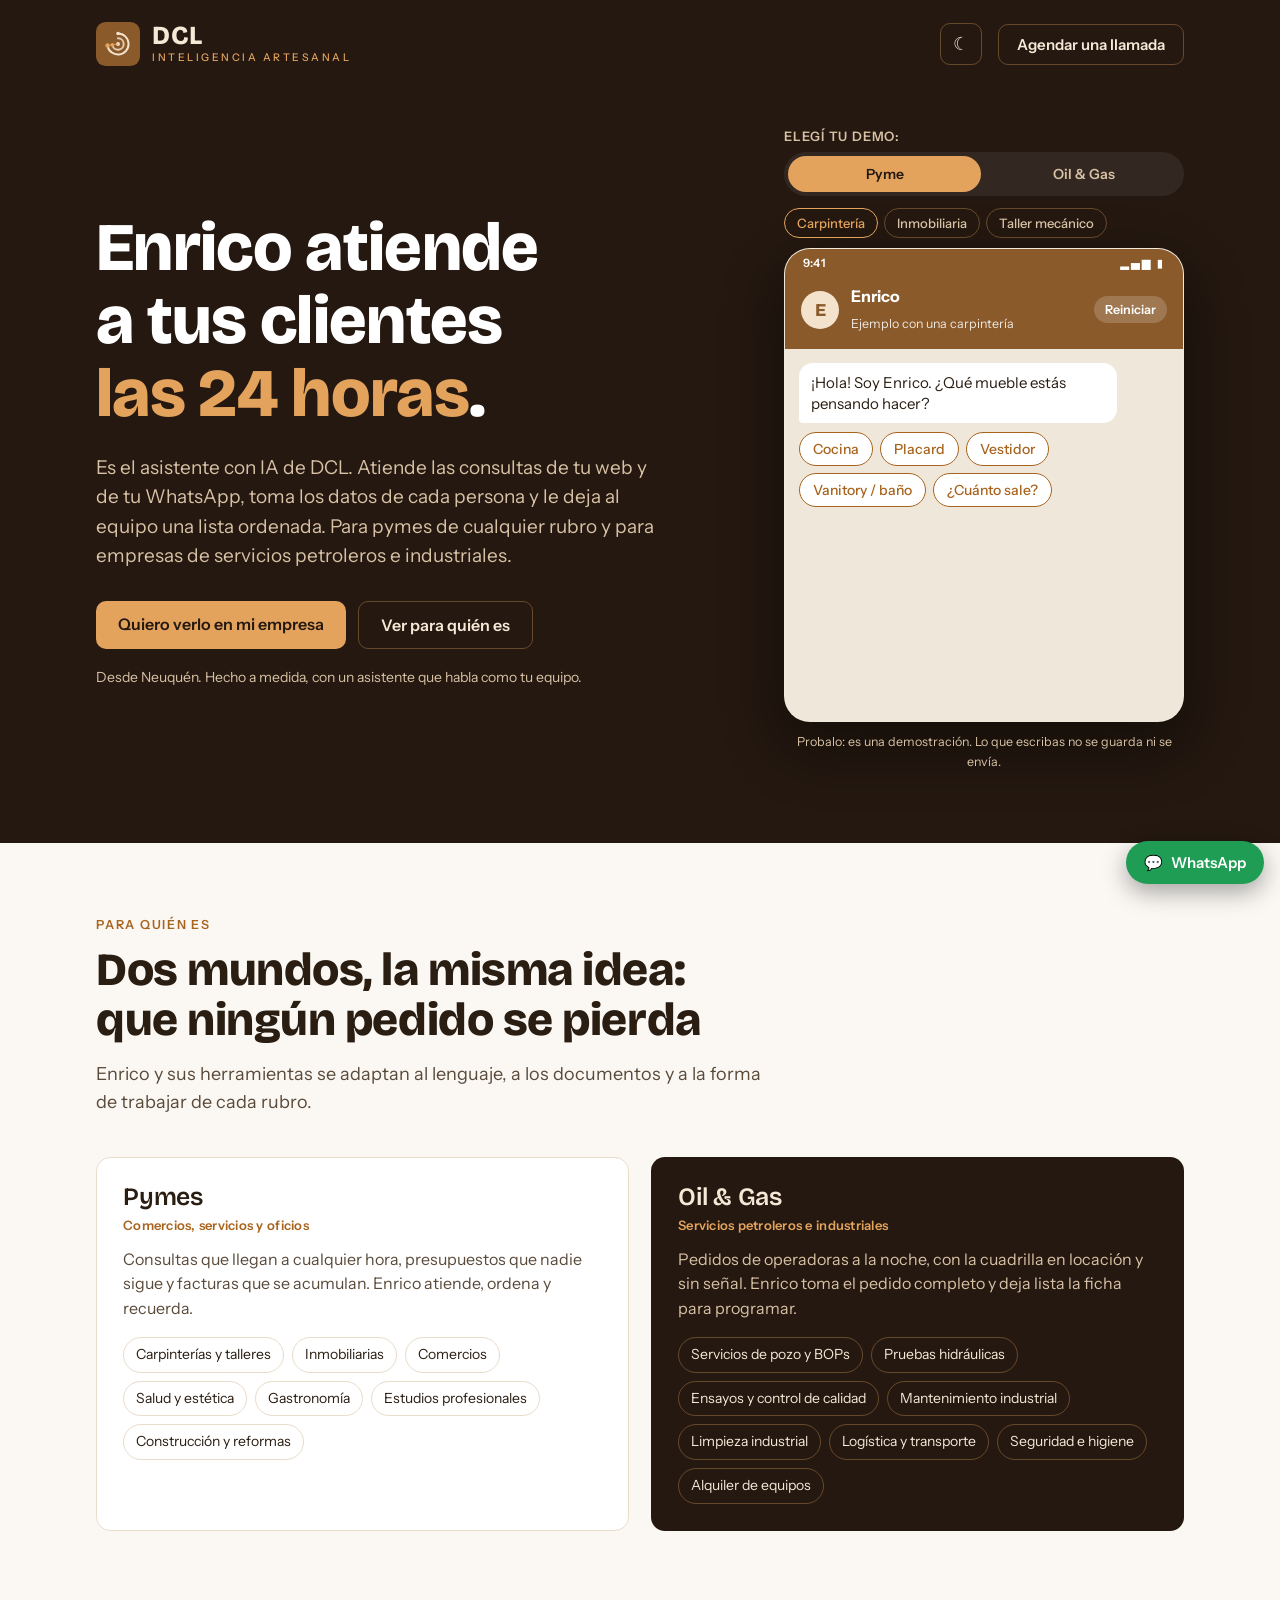
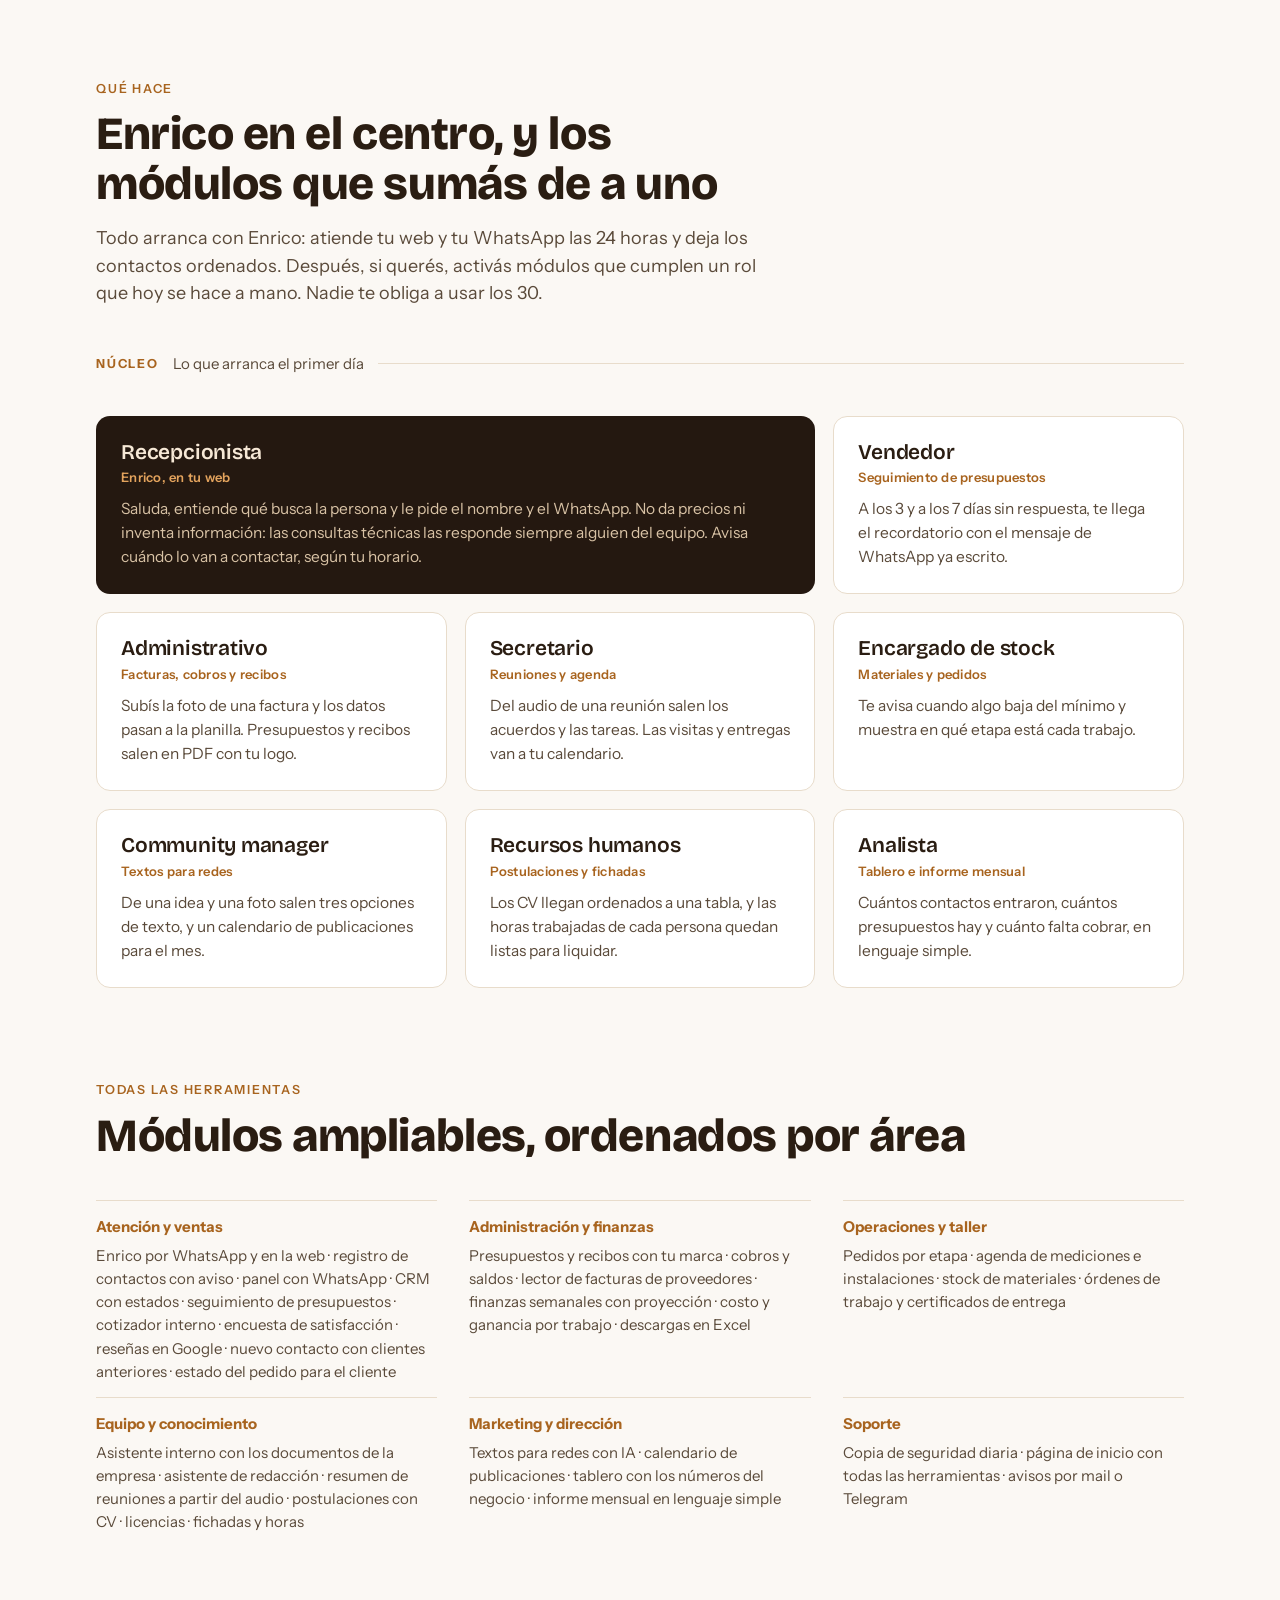
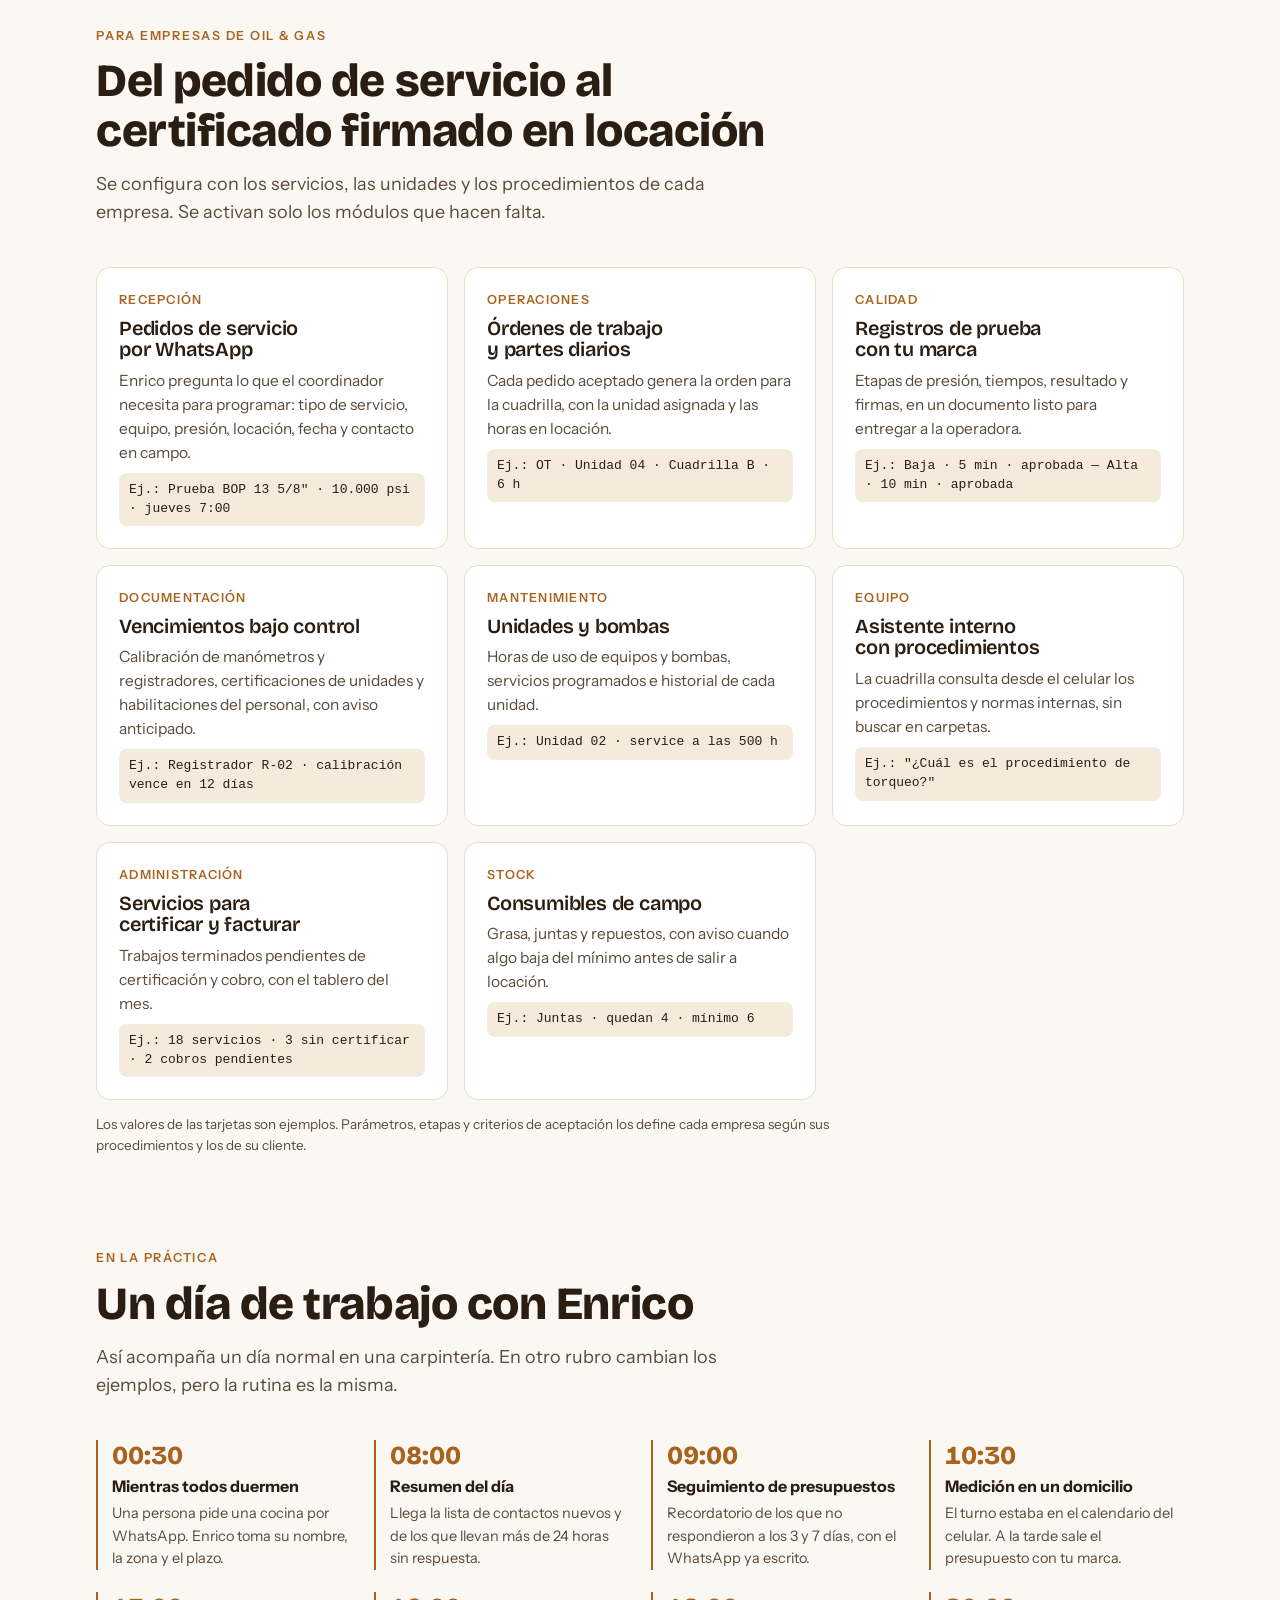
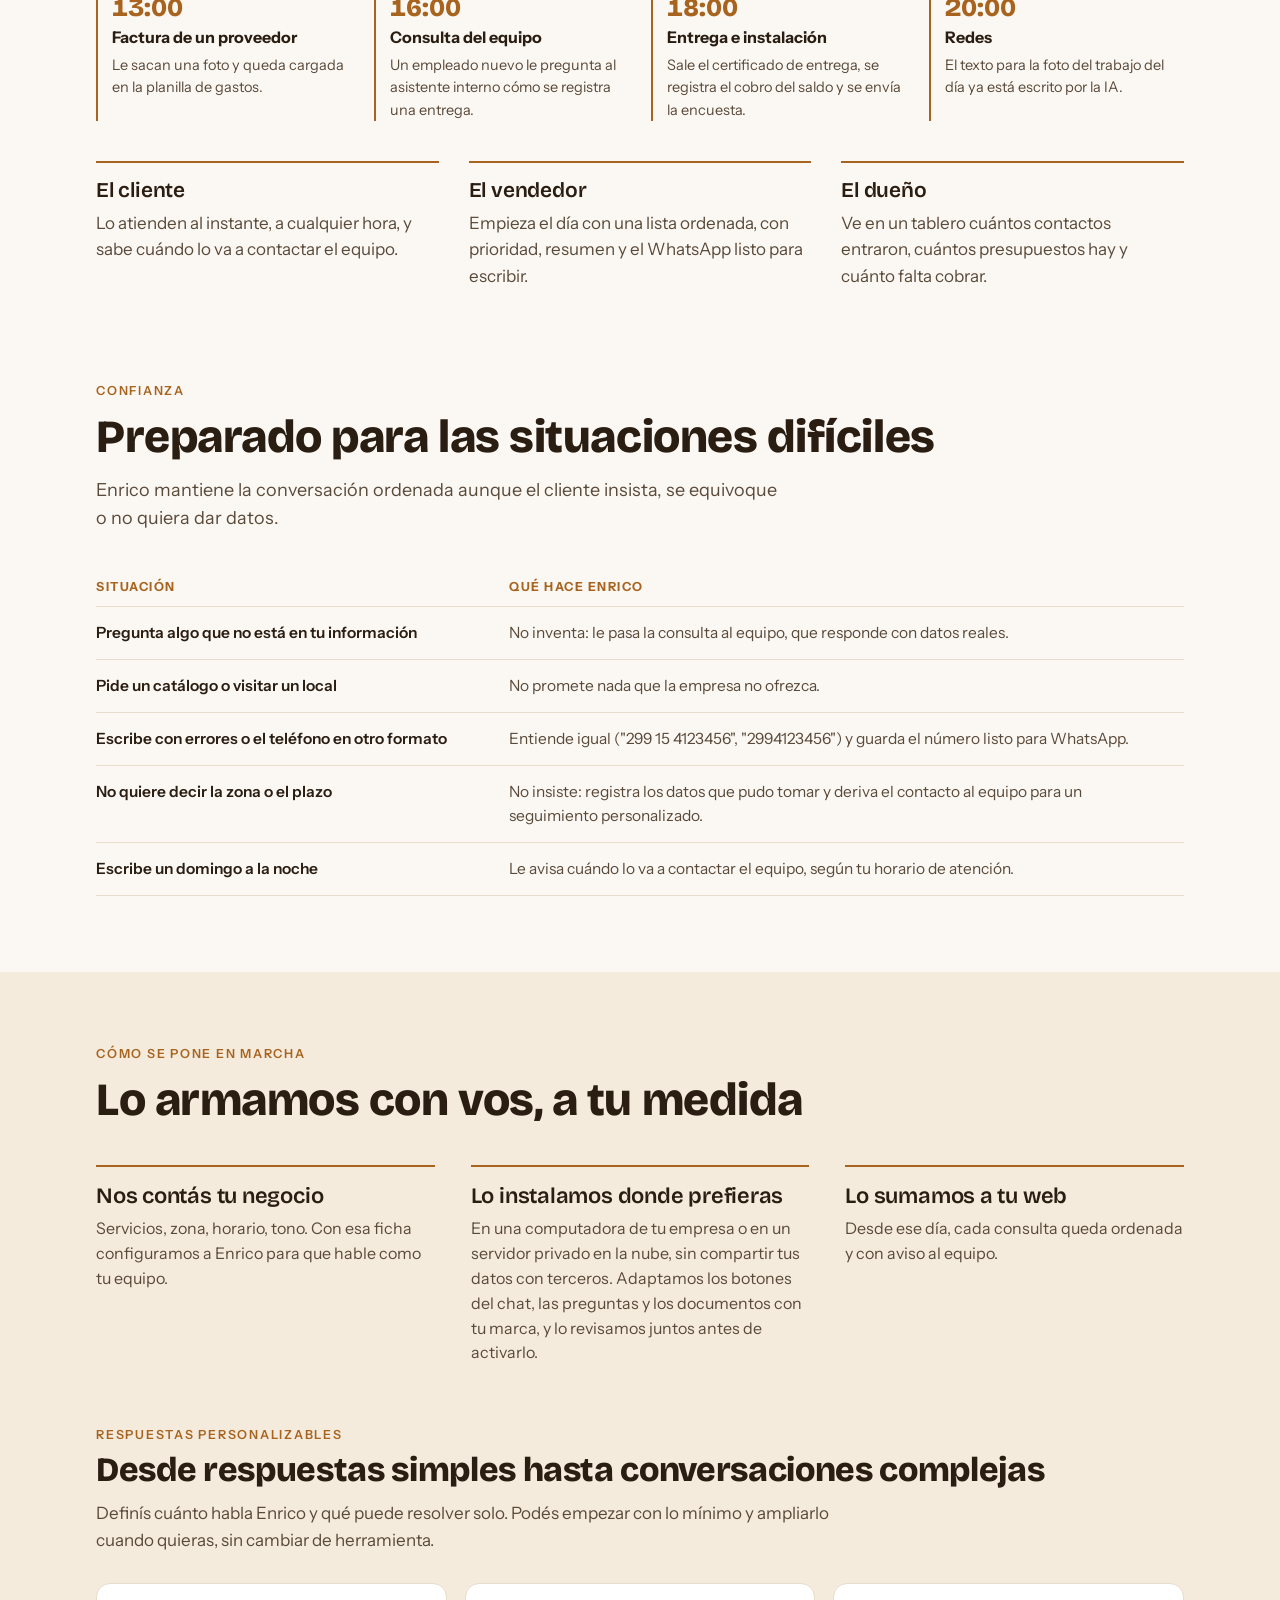
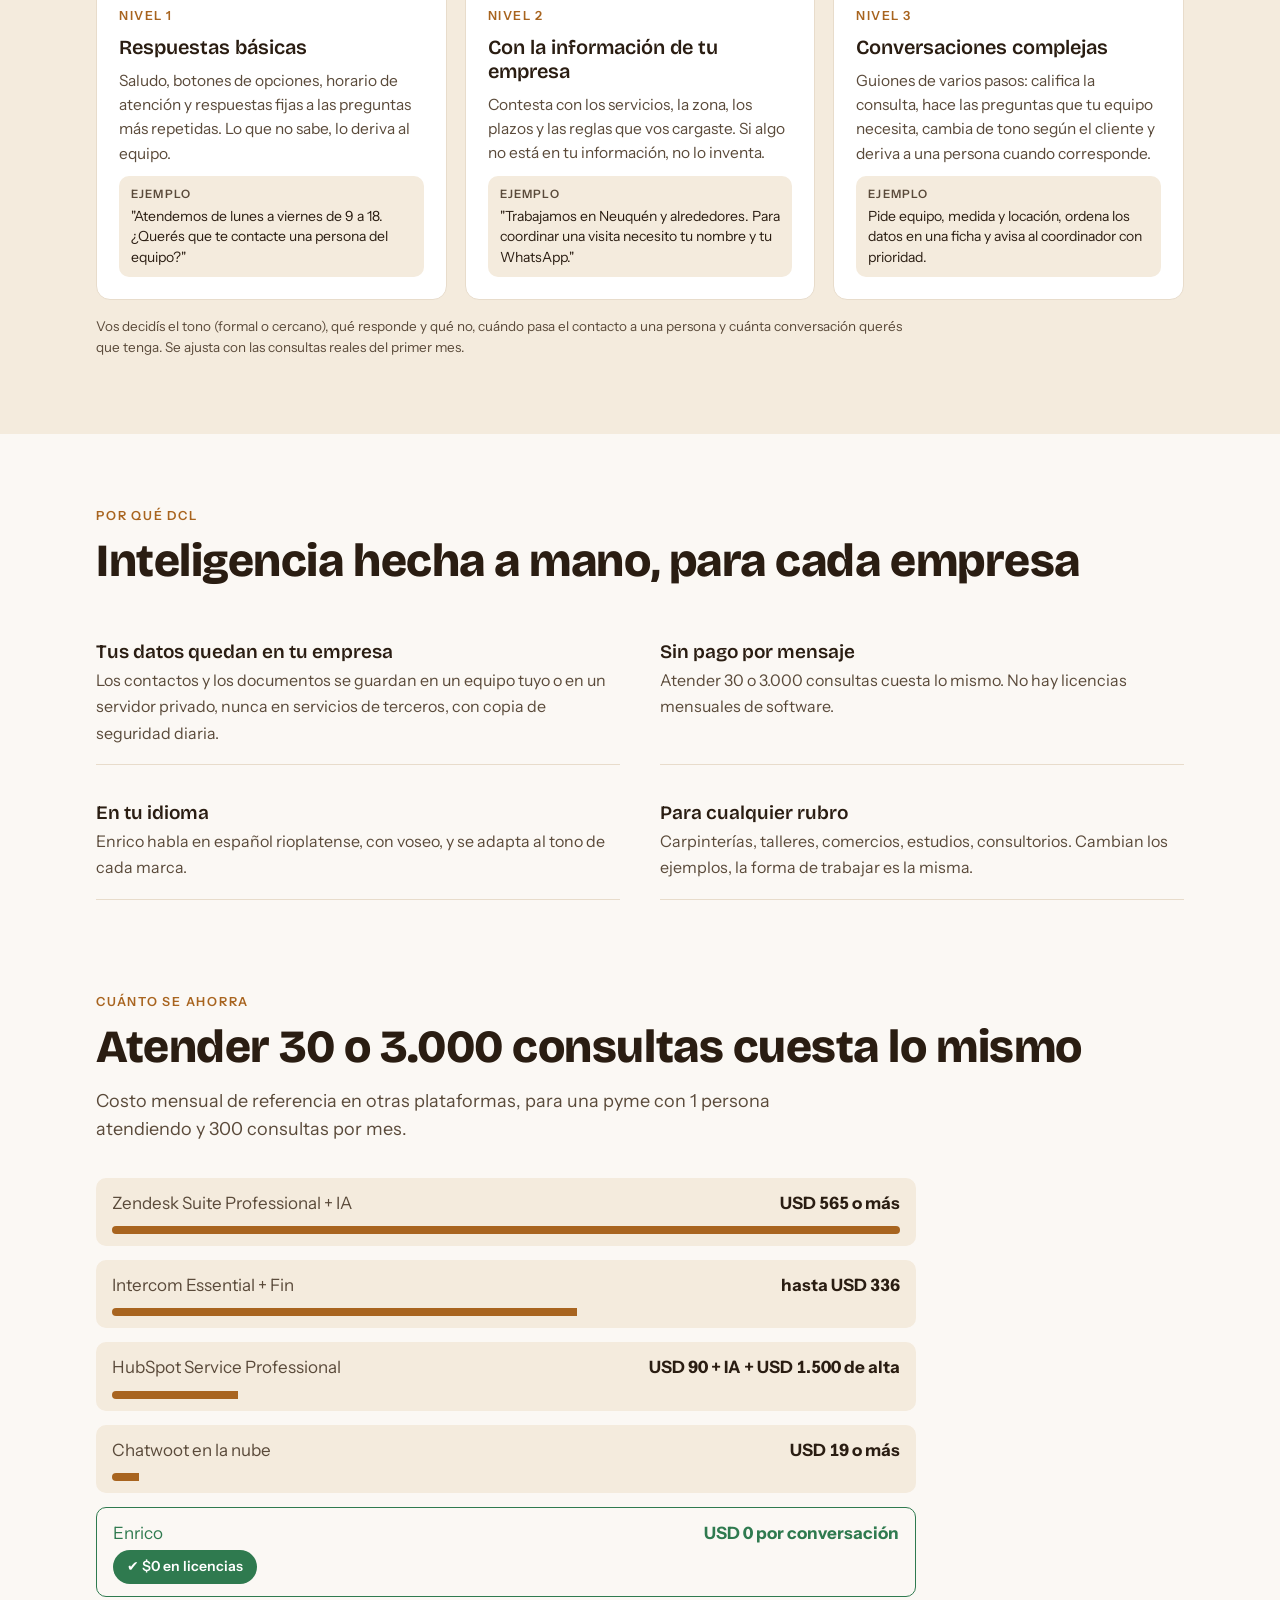
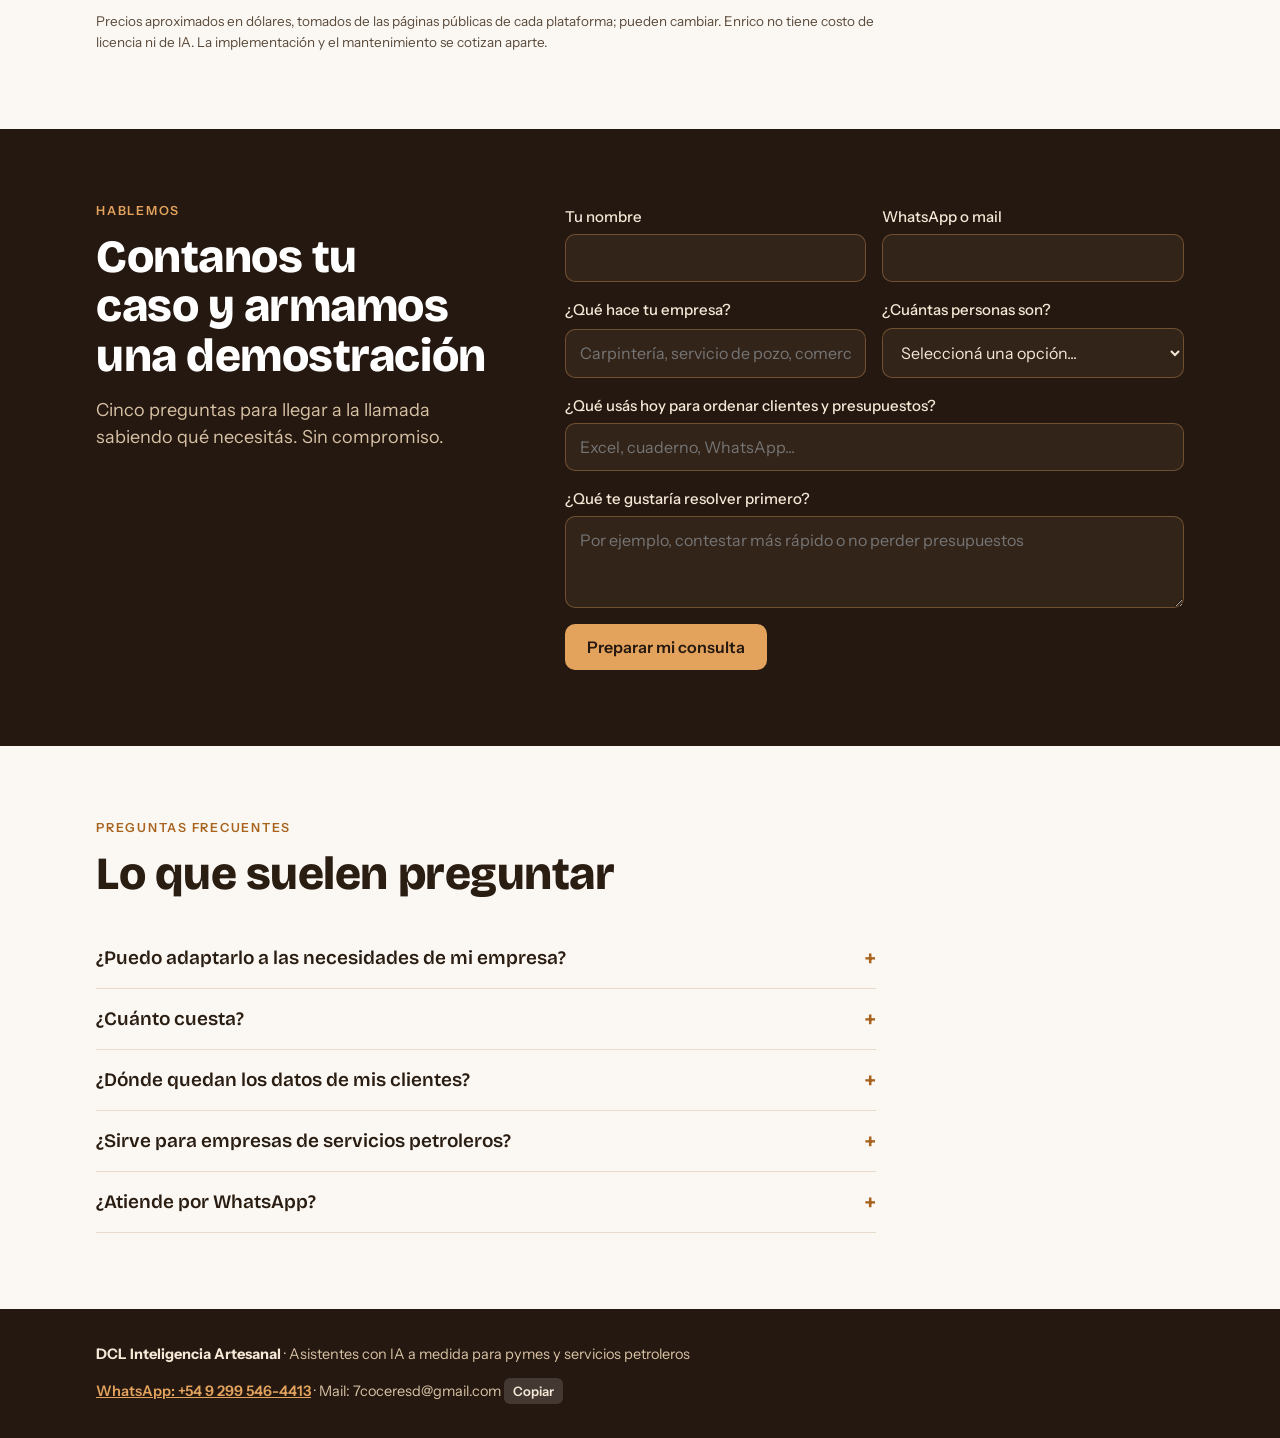
==== index.html @ 232bdce3 "Create index.html" ====
<!doctype html>
<html lang="es">
<head>
<meta charset="utf-8">
<meta name="viewport" content="width=device-width, initial-scale=1.0">
<title>DCL Inteligencia Artesanal</title>
<meta name="description" content="Enrico, el asistente con IA de DCL, atiende a los clientes de pymes y de empresas de servicios petroleros e industriales las 24 horas y le deja al equipo los contactos ordenados.">
<meta property="og:title" content="DCL Inteligencia Artesanal">
<meta property="og:description" content="Asistentes con IA a medida para pymes: atención las 24 horas, contactos ordenados y herramientas de gestión.">
<meta property="og:type" content="website">
<link rel="icon" href="data:image/svg+xml,%3Csvg xmlns='http://www.w3.org/2000/svg' viewBox='0 0 200 200'%3E%3Crect width='200' height='200' rx='44' fill='%238a5a2b'/%3E%3Cg fill='none' stroke='%23f3e2cc' stroke-linecap='round' stroke-width='9'%3E%3Cpath d='M100 52A48 48 0 1 1 52.5 107'/%3E%3Cpath d='M100 74A26 26 0 1 1 74.3 104'/%3E%3C/g%3E%3Ccircle cx='100' cy='100' r='9' fill='%23f3e2cc'/%3E%3Ccircle cx='52.5' cy='107' r='10' fill='%23e3a35d'/%3E%3C/svg%3E">
<meta name="claude:viewport-fit-sides" content="cover">
<link rel="preconnect" href="https://fonts.googleapis.com">
<link rel="preconnect" href="https://fonts.gstatic.com" crossorigin>
<link rel="stylesheet" href="https://fonts.googleapis.com/css2?family=Bricolage+Grotesque:opsz,wght@12..96,600;12..96,800&family=Instrument+Sans:wght@400;500;600&display=swap">
<style>
/* Layout: banda oscura de marca arriba con el chat de ejemplo; luego secciones claras alternadas, cada herramienta contada como un rol. */
:root{
  --bg:#fbf8f4; --surface:#ffffff; --fg:#2a1d12; --muted:#5a4a3a; --line:#e8dccb;
  --accent:#a8641f; --accent-ink:#ffffff; --soft:#f4ebdd;
  --hero-bg:#241810; --hero-fg:#f6e8d6; --hero-muted:#d8c2a5; --hero-accent:#e3a35d; --hero-line:rgba(227,163,93,.35);
  --bot:#ffffff; --user:#dcead4; --chat-bg:#efe7da;
  --ok:#2f7a4f;
  --display:"Bricolage Grotesque","Trebuchet MS","Segoe UI",sans-serif;
  --body:"Instrument Sans","Segoe UI",system-ui,sans-serif;
  color-scheme:light;
}
@media (prefers-color-scheme:dark){:root:not([data-theme="light"]){
  --bg:#1b130c; --surface:#26190f; --fg:#f6e8d6; --muted:#c9b399; --line:#3b2a1b;
  --accent:#e3a35d; --accent-ink:#241810; --soft:#2b1e13;
  --bot:#33241a; --user:#3b4a2f; --chat-bg:#1f160e; --ok:#7fcf9c; color-scheme:dark}}
:root[data-theme="dark"]{
  --bg:#1b130c; --surface:#26190f; --fg:#f6e8d6; --muted:#c9b399; --line:#3b2a1b;
  --accent:#e3a35d; --accent-ink:#241810; --soft:#2b1e13;
  --bot:#33241a; --user:#3b4a2f; --chat-bg:#1f160e; --ok:#7fcf9c; color-scheme:dark}

*{box-sizing:border-box}
body{background:var(--bg);color:var(--fg);font-family:var(--body);font-size:17px;line-height:1.55;margin:0}
h1,h2,h3{font-family:var(--display);line-height:1.08;margin:0;text-wrap:balance;letter-spacing:-.01em}
p{margin:0}
a{color:inherit}
.wrap{max-width:1120px;margin:0 auto;padding-left:max(16px,env(safe-area-inset-left,0px));padding-right:max(16px,env(safe-area-inset-right,0px))}
:focus-visible{outline:3px solid var(--hero-accent);outline-offset:2px}
.btn{display:inline-block;font:600 16px/1 var(--body);padding:15px 22px;border-radius:10px;border:0;cursor:pointer;text-decoration:none;background:var(--accent);color:var(--accent-ink)}
.btn.ghost{background:transparent;border:1.5px solid currentColor}
.eyebrow{font:600 12.5px/1 var(--body);letter-spacing:.14em;text-transform:uppercase;color:var(--accent)}

/* hero */
.hero{background:var(--hero-bg);color:var(--hero-fg)}
.themebtn{background:transparent;color:var(--hero-fg);border:1.5px solid var(--hero-line);width:42px;height:42px;border-radius:10px;cursor:pointer;font-size:18px;line-height:1;margin-left:auto}
.nav{display:flex;align-items:center;justify-content:space-between;gap:16px;padding-block:22px}
.brand{display:flex;align-items:center;gap:12px;text-decoration:none}
.brand svg{width:44px;height:44px;flex:none}
.brand b{display:block;font:800 26px/1 var(--display);letter-spacing:.02em}
.brand small{display:block;font:500 10.5px/1.2 var(--body);letter-spacing:.24em;color:var(--hero-accent);margin-top:3px}
.nav .btn{background:transparent;color:var(--hero-fg);border:1.5px solid var(--hero-line);padding:12px 18px;font-size:15px}
.hero-grid{display:grid;grid-template-columns:minmax(0,1.1fr) minmax(0,.9fr);gap:56px;align-items:center;padding-block:40px 72px}
.hero h1{font-size:clamp(38px,5.6vw,68px);font-weight:800;color:#fff}
.hero h1 em{font-style:normal;color:var(--hero-accent)}
.hero .lead{font-size:19px;color:var(--hero-muted);margin-top:22px;max-width:34em}
.hero .cta{display:flex;flex-wrap:wrap;gap:12px;margin-top:30px}
.hero .btn.main{background:var(--hero-accent);color:#241810}
.hero .btn.ghost{color:var(--hero-fg);border-color:var(--hero-line)}
.hero .fine{margin-top:18px;font-size:14px;color:var(--hero-muted)}

/* chat demo */
.phone{width:100%;max-width:400px;margin-left:auto;background:var(--chat-bg);border-radius:26px;overflow:hidden;box-shadow:0 24px 60px rgba(0,0,0,.45);color:var(--fg);border:1px solid rgba(255,255,255,.08)}
.phone .top{background:#8a5a2b;color:#fff;padding:14px 16px;display:flex;align-items:center;gap:12px}
.phone .av{width:38px;height:38px;border-radius:50%;background:#f3e2cc;color:#8a5a2b;font:800 18px/38px var(--display);text-align:center}
.phone .top b{display:block;font-size:16px}.phone .top span{font-size:12.5px;opacity:.85}
.log{height:372px;overflow-y:auto;padding:14px;display:flex;flex-direction:column;gap:9px;font-size:15px;line-height:1.4}
.msg{max-width:86%;padding:9px 12px;border-radius:14px;background:var(--bot);overflow-wrap:anywhere}
.msg.bot{align-self:flex-start;border-bottom-left-radius:4px}
.msg.user{align-self:flex-end;background:var(--user);border-bottom-right-radius:4px}
.note{align-self:center;font-size:12.5px;color:var(--muted);text-align:center}
.chips{display:flex;flex-wrap:wrap;gap:7px}
.chip{font:500 14px/1 var(--body);padding:9px 13px;border-radius:20px;border:1.5px solid var(--accent);background:var(--surface);color:var(--accent);cursor:pointer}
.chip:hover{background:var(--accent);color:var(--accent-ink)}
.compose{display:flex;gap:8px;padding:10px 12px 12px;border-top:1px solid var(--line);background:var(--surface)}
.compose input{flex:1;min-width:0;font:16px var(--body);padding:11px 12px;border-radius:10px;border:1.5px solid var(--line);background:var(--bg);color:var(--fg)}
.compose button{font:600 15px var(--body);border:0;border-radius:10px;padding:0 16px;background:var(--accent);color:var(--accent-ink);cursor:pointer}
.compose[hidden]{display:none}
.demo-tag{font-size:12.5px;color:var(--hero-muted);margin-top:10px;text-align:center;max-width:400px;margin-left:auto}

section{padding-block:76px}
section h2{font-size:clamp(30px,4vw,46px);font-weight:800;margin-top:14px}
section .sub{color:var(--muted);margin-top:16px;max-width:38em;font-size:18px}

/* roles */
.roles{display:grid;grid-template-columns:repeat(3,minmax(0,1fr));gap:18px;margin-top:40px}
.role{background:var(--surface);border:1px solid var(--line);border-radius:14px;padding:24px}
.role h3{font-size:21px;font-weight:600}
.role .job{font-size:13px;font-weight:600;color:var(--accent);margin:4px 0 10px;letter-spacing:.02em}
.role p{color:var(--muted);font-size:15.5px}
.role.lead-role{background:var(--hero-bg);color:var(--hero-fg);border-color:transparent;grid-column:span 2}
.role.lead-role .job{color:var(--hero-accent)}.role.lead-role p{color:var(--hero-muted)}

/* how */
.how{background:var(--soft)}
.steps{display:grid;grid-template-columns:repeat(3,minmax(0,1fr));gap:36px;margin-top:40px;counter-reset:s}
.step{border-top:2px solid var(--accent);padding-top:18px}
.step h3{font-size:22px;font-weight:600}
.step p{color:var(--muted);margin-top:8px;font-size:16px}

/* why */
.why{display:grid;grid-template-columns:repeat(2,minmax(0,1fr));gap:18px 40px;margin-top:36px}
.why div{padding:18px 0;border-bottom:1px solid var(--line)}
.why b{display:block;font:600 19px var(--display);margin-bottom:4px}
.why span{color:var(--muted);font-size:16px}

/* form */
.contact{background:var(--hero-bg);color:var(--hero-fg)}
.contact h2{color:#fff}.contact .sub{color:var(--hero-muted)}
.contact .eyebrow{color:var(--hero-accent)}
.form-grid{display:grid;grid-template-columns:minmax(0,.8fr) minmax(0,1.2fr);gap:56px;align-items:start}
form{display:grid;gap:16px}
label{display:grid;gap:6px;font-weight:500;font-size:15px}
input[type=text],input[type=email],select,textarea{font:16px var(--body);padding:13px 14px;border-radius:10px;border:1.5px solid var(--hero-line);background:#33241a;color:var(--hero-fg);width:100%;min-width:0}
textarea{min-height:92px;resize:vertical}
.row2{display:grid;grid-template-columns:repeat(2,minmax(0,1fr));gap:16px}
.contact .btn{background:var(--hero-accent);color:#241810;justify-self:start}
.result{margin-top:22px;padding:18px;border-radius:12px;border:1.5px dashed var(--hero-accent);font-size:15px}
.result pre{white-space:pre-wrap;font:15px/1.5 var(--body);margin:10px 0 0;overflow-wrap:anywhere}
.result button{margin-top:12px;background:transparent;border:1.5px solid var(--hero-line);color:var(--hero-fg);border-radius:8px;padding:9px 14px;font:600 14px var(--body);cursor:pointer}
.result[hidden]{display:none}

/* faq */
.faq{max-width:780px;margin-top:30px}
details{border-bottom:1px solid var(--line);padding:18px 0}
summary{cursor:pointer;font:600 19px var(--display);list-style:none;display:flex;justify-content:space-between;gap:16px}
summary::-webkit-details-marker{display:none}
summary::after{content:"+";color:var(--accent);font-size:24px;line-height:1}
details[open] summary::after{content:"–"}
details p{color:var(--muted);margin-top:10px;font-size:16.5px}

footer{background:var(--hero-bg);color:var(--hero-muted);padding-block:34px;font-size:14.5px}
footer .wrap{display:flex;flex-wrap:wrap;gap:12px 32px;justify-content:space-between;align-items:center}
.flink{color:var(--hero-accent);font-weight:600}
.copymini{background:transparent;color:var(--hero-fg);border:1px solid var(--hero-line);border-radius:6px;padding:3px 9px;font:inherit;font-size:13px;cursor:pointer}
footer b{color:var(--hero-fg)}
.todo{background:rgba(227,163,93,.2);color:var(--hero-accent);padding:1px 6px;border-radius:4px;font-weight:600}

@media (max-width:900px){
  .hero-grid,.form-grid{grid-template-columns:minmax(0,1fr);gap:40px}
  .phone,.demo-tag{margin-left:0;margin-right:0;max-width:none}
  .roles{grid-template-columns:minmax(0,1fr) minmax(0,1fr)}
  .role.lead-role{grid-column:span 2}
  .steps,.why{grid-template-columns:minmax(0,1fr)}
  section{padding-block:56px}
}
@media (max-width:560px){
  .roles{grid-template-columns:minmax(0,1fr)}.role.lead-role{grid-column:auto}
  .row2{grid-template-columns:minmax(0,1fr)}
  .nav .btn{display:none}
  body{font-size:16.5px}
}
@media (prefers-reduced-motion:reduce){*{scroll-behavior:auto!important}}

/* areas, dia, situaciones, costos */
.areas{display:grid;grid-template-columns:repeat(auto-fill,minmax(300px,1fr));gap:14px 32px;margin-top:40px}
.areas>div{border-top:1px solid var(--line);padding-top:12px;min-width:0}
.areas b{color:var(--accent);font-size:15px}
.areas p{color:var(--muted);font-size:15px;margin-top:4px}
.dia{list-style:none;margin:40px 0 0;padding:0;display:grid;grid-template-columns:repeat(4,minmax(0,1fr));gap:22px}
.dia li{border-left:2px solid var(--accent);padding-left:14px}
.dia time{font:800 26px var(--display);color:var(--accent);font-variant-numeric:tabular-nums}
.dia b{display:block;font-size:16px;margin-top:2px}
.dia p{color:var(--muted);font-size:14.5px;margin-top:4px}
.gana{display:grid;grid-template-columns:repeat(3,minmax(0,1fr));gap:30px;margin-top:40px}
.gana>div{border-top:2px solid var(--accent);padding-top:16px}
.gana h3{font-size:21px;font-weight:600}
.gana p{color:var(--muted);margin-top:8px}
.tabla-sit{overflow-x:auto;margin-top:34px}
.tabla-sit table{width:100%;border-collapse:collapse;font-size:15.5px}
.tabla-sit th{text-align:left;font-size:12.5px;letter-spacing:.12em;text-transform:uppercase;color:var(--accent);padding:10px 14px 10px 0;border-bottom:1px solid var(--line)}
.tabla-sit td{padding:14px 14px 14px 0;border-bottom:1px solid var(--line);vertical-align:top}
.tabla-sit td:first-child{font-weight:600;width:38%}
.tabla-sit td:last-child{color:var(--muted)}
.costos{display:grid;gap:14px;margin-top:34px;max-width:820px}
.costo{display:grid;grid-template-columns:minmax(0,1fr) auto;gap:4px 16px;align-items:baseline}
.costo span{color:var(--muted)}
.costo b{font-variant-numeric:tabular-nums;text-align:right}
.costo i{grid-column:1/-1;height:8px;border-radius:999px;background:linear-gradient(90deg,var(--accent) var(--w),var(--soft) var(--w))}
.costo.nuestro span,.costo.nuestro b{color:var(--ok)}
.nota-pie{font-size:13.5px;color:var(--muted);margin-top:14px;max-width:60em}
@media (max-width:900px){.dia{grid-template-columns:repeat(2,minmax(0,1fr))}.gana{grid-template-columns:1fr}}
@media (max-width:520px){.dia{grid-template-columns:1fr}.costo{grid-template-columns:1fr}.costo b{text-align:left}}

/* rubros, modulos oil & gas, selector de demo */
.modo{display:flex;gap:6px;max-width:400px;margin-left:auto;margin-bottom:12px;background:rgba(255,255,255,.07);border-radius:999px;padding:4px}
.modo button{flex:1;font:600 14px var(--body);padding:9px 12px;border:0;border-radius:999px;background:transparent;color:var(--hero-muted);cursor:pointer}
.modo button[aria-pressed="true"]{background:var(--hero-accent);color:#241810}
.dos{display:grid;grid-template-columns:repeat(2,minmax(0,1fr));gap:22px;margin-top:40px}
.pub{background:var(--surface);border:1px solid var(--line);border-radius:14px;padding:26px}
.pub.og{background:var(--hero-bg);color:var(--hero-fg);border-color:transparent}
.pub h3{font-size:25px;font-weight:600}
.pub .job{font-size:13px;font-weight:600;color:var(--accent);margin:4px 0 12px;letter-spacing:.02em}
.pub.og .job{color:var(--hero-accent)}
.pub p{color:var(--muted);font-size:16px}
.pub.og p{color:var(--hero-muted)}
.pub ul{list-style:none;margin:16px 0 0;padding:0;display:flex;flex-wrap:wrap;gap:8px}
.pub li{font-size:14px;padding:6px 12px;border-radius:999px;border:1px solid var(--line)}
.pub.og li{border-color:var(--hero-line)}
.mods{display:grid;grid-template-columns:repeat(auto-fill,minmax(300px,1fr));gap:16px;margin-top:40px}
.mod{background:var(--surface);border:1px solid var(--line);border-radius:14px;padding:22px;display:grid;gap:8px;align-content:start;min-width:0}
.mod .job{font-size:12.5px;font-weight:600;letter-spacing:.1em;text-transform:uppercase;color:var(--accent)}
.mod h3{font-size:20px;font-weight:600}
.mod p{color:var(--muted);font-size:15.5px}
.mod code{font:500 13px/1.45 ui-monospace,Consolas,monospace;background:var(--soft);padding:8px 10px;border-radius:8px;display:block;overflow-wrap:anywhere}
@media (max-width:820px){.dos{grid-template-columns:1fr}.modo{max-width:none}}

/* transiciones de tema, barra de telefono, tipeo, boton flotante */
body,.hero,.role,.phone,.pub,.mod,.step,.why div,.result,section{transition:background-color .25s ease,color .25s ease,border-color .25s ease}
.phone .sb{display:flex;justify-content:space-between;align-items:center;background:#8a5a2b;color:#fff;font:600 11.5px var(--body);padding:7px 18px 0;letter-spacing:.02em}
.phone .sb i{font-style:normal;letter-spacing:2px}
.phone .top .reset{margin-left:auto;background:rgba(255,255,255,.18);color:#fff;border:0;border-radius:999px;font:600 12.5px var(--body);padding:6px 11px;cursor:pointer}
.phone .top .reset:hover{background:rgba(255,255,255,.3)}
.typing{align-self:flex-start;background:var(--bot);border-radius:14px;padding:12px 14px;display:flex;gap:5px}
.typing span{width:7px;height:7px;border-radius:50%;background:var(--muted);opacity:.4;animation:tp 1s infinite ease-in-out}
.typing span:nth-child(2){animation-delay:.15s}.typing span:nth-child(3){animation-delay:.3s}
@keyframes tp{0%,60%,100%{opacity:.25;transform:translateY(0)}30%{opacity:1;transform:translateY(-3px)}}
@media (prefers-reduced-motion:reduce){.typing span{animation:none;opacity:.7}}
.rub{display:flex;gap:6px;max-width:400px;margin-left:auto;margin-bottom:10px;flex-wrap:wrap}
.rub button{font:500 13px var(--body);padding:6px 12px;border-radius:999px;border:1px solid var(--hero-line);background:transparent;color:var(--hero-muted);cursor:pointer}
.rub button[aria-pressed="true"]{border-color:var(--hero-accent);color:var(--hero-accent)}
.rub[hidden]{display:none}
.costo.nuestro .tag{grid-column:1/-1;justify-self:start;background:var(--ok);color:var(--surface);font-weight:600;font-size:14px;padding:6px 14px;border-radius:999px}
.wa-flotante{position:fixed;right:max(16px,env(safe-area-inset-right,0px));bottom:calc(16px + env(safe-area-inset-bottom,0px));z-index:20;display:flex;align-items:center;gap:8px;background:#1f9d55;color:#fff;font:600 15px var(--body);padding:12px 18px;border-radius:999px;text-decoration:none;box-shadow:0 8px 24px rgba(0,0,0,.35)}
.wa-flotante:hover{filter:brightness(1.08)}
.nivel{display:flex;align-items:center;gap:14px;margin:44px 0 0;color:var(--muted);font-size:15px}
.nivel::after{content:"";flex:1;height:1px;background:var(--line)}
.nivel b{color:var(--accent);letter-spacing:.14em;text-transform:uppercase;font-size:12.5px}
@media (max-width:480px){.wa-flotante span{display:none}.wa-flotante{padding:14px}}
.result a.wa-abrir{display:inline-block;margin-top:10px;margin-right:10px;background:#1f9d55;color:#fff;border-radius:10px;padding:11px 16px;font-weight:600;text-decoration:none}

/* ajustes de revision: costos, selector de demo, boton copiar */
.costo{background:var(--soft);border-radius:10px;padding:12px 16px;column-gap:28px}
.costo b{white-space:normal}
.costo.nuestro{background:transparent;border:1.5px solid var(--ok)}
.costo i{margin-top:6px}
.elegi{max-width:400px;margin:0 0 8px auto;font:600 13px var(--body);letter-spacing:.06em;text-transform:uppercase;color:var(--hero-muted)}
.log.cambia{animation:fade .35s ease}
@keyframes fade{from{opacity:0}to{opacity:1}}
@media (prefers-reduced-motion:reduce){.log.cambia{animation:none}}
@media (max-width:820px){.elegi{max-width:none}}
footer .copymini{background:rgba(255,255,255,.14);border:0;color:var(--hero-fg);font-weight:600}
footer .copymini:hover{background:rgba(255,255,255,.24)}

/* respuestas personalizables */
.pers{margin-top:64px}
.pers h3.t{font-size:clamp(26px,3.4vw,34px);font-weight:800;margin-top:10px}
.pers .intro{color:var(--muted);margin-top:12px;max-width:44em;font-size:17px}
.niveles{display:grid;grid-template-columns:repeat(3,minmax(0,1fr));gap:18px;margin-top:30px}
.nivel-p{background:var(--surface);border:1px solid var(--line);border-radius:14px;padding:22px;display:grid;gap:10px;align-content:start;min-width:0}
.nivel-p .lv{font-size:12.5px;font-weight:600;letter-spacing:.12em;text-transform:uppercase;color:var(--accent)}
.nivel-p h4{font:600 20px var(--display);margin:0}
.nivel-p p{color:var(--muted);font-size:15.5px}
.nivel-p .ej{background:var(--soft);border-radius:10px;padding:10px 12px;font-size:14px;line-height:1.45}
.nivel-p .ej b{display:block;font-size:11.5px;letter-spacing:.1em;text-transform:uppercase;color:var(--muted);margin-bottom:4px;font-weight:600}
.pers .nota-pie{margin-top:16px}
@media (max-width:820px){.niveles{grid-template-columns:1fr}}
</style>

</head>
<body>
<header class="hero">
  <div class="wrap">
    <div class="nav">
      <a class="brand" href="#inicio" aria-label="DCL Inteligencia Artesanal">
        <svg viewBox="0 0 200 200" aria-hidden="true"><rect width="200" height="200" rx="44" fill="#8a5a2b"/><g fill="none" stroke="#f3e2cc" stroke-linecap="round"><path d="M100 52 A48 48 0 1 1 52.5 107" stroke-width="9"/><path d="M100 74 A26 26 0 1 1 74.3 104" stroke-width="9" opacity=".85"/></g><circle cx="100" cy="100" r="9" fill="#f3e2cc"/><circle cx="52.5" cy="107" r="10" fill="#e3a35d"/><circle cx="74.3" cy="104" r="8" fill="#e3a35d"/><circle cx="100" cy="52" r="8" fill="#f3e2cc"/><path d="M52.5 107 L74.3 104 L100 100" stroke="#e3a35d" stroke-width="4" fill="none" stroke-linecap="round"/></svg>
        <span><b>DCL</b><small>INTELIGENCIA ARTESANAL</small></span>
      </a>
      <button type="button" class="themebtn" id="themeBtn" aria-label="Cambiar entre modo claro y oscuro">☾</button>
      <a class="btn" href="#contacto">Agendar una llamada</a>
    </div>
    <div class="hero-grid" id="inicio">
      <div>
        <h1>Enrico atiende a tus clientes <em>las 24 horas</em>.</h1>
        <p class="lead">Es el asistente con IA de DCL. Atiende las consultas de tu web y de tu WhatsApp, toma los datos de cada persona y le deja al equipo una lista ordenada. Para pymes de cualquier rubro y para empresas de servicios petroleros e industriales.</p>
        <div class="cta">
          <a class="btn main" href="#contacto">Quiero verlo en mi empresa</a>
          <a class="btn ghost" href="#rubros">Ver para quién es</a>
        </div>
        <p class="fine">Desde Neuquén. Hecho a medida, con un asistente que habla como tu equipo.</p>
      </div>
      <div>
        <div class="elegi">Elegí tu demo:</div>
        <div class="modo" role="group" aria-label="Elegí el tipo de empresa para la demostración"><button type="button" id="m-pyme" aria-pressed="true">Pyme</button><button type="button" id="m-og" aria-pressed="false">Oil &amp; Gas</button></div>
        <div class="rub" id="rub" role="group" aria-label="Rubro de la pyme para la demostración"><button type="button" data-r="carp" aria-pressed="true">Carpintería</button><button type="button" data-r="inm" aria-pressed="false">Inmobiliaria</button><button type="button" data-r="taller" aria-pressed="false">Taller mecánico</button></div>
        <div class="phone" role="region" aria-label="Demo del chat de Enrico">
          <div class="sb" aria-hidden="true"><span>9:41</span><i>▂▄▆ ▮</i></div>
          <div class="top"><div class="av">E</div><div><b>Enrico</b><span id="demoSub">Ejemplo con una carpintería</span></div><button type="button" class="reset" id="resetBtn">Reiniciar</button></div>
          <div class="log" id="log" aria-live="polite"></div>
          <form class="compose" id="compose" hidden autocomplete="off">
            <input id="composeInput" type="text" aria-label="Tu respuesta" placeholder="Escribí tu respuesta">
            <button type="submit">Enviar</button>
          </form>
        </div>
        <p class="demo-tag">Probalo: es una demostración. Lo que escribas no se guarda ni se envía.</p>
      </div>
    </div>
  </div>
</header>

<main>
<section id="rubros">
  <div class="wrap">
    <div class="eyebrow">Para quién es</div>
    <h2>Dos mundos, la misma idea: que ningún pedido se pierda</h2>
    <p class="sub">Enrico y sus herramientas se adaptan al lenguaje, a los documentos y a la forma de trabajar de cada rubro.</p>
    <div class="dos">
      <article class="pub">
        <h3>Pymes</h3><div class="job">Comercios, servicios y oficios</div>
        <p>Consultas que llegan a cualquier hora, presupuestos que nadie sigue y facturas que se acumulan. Enrico atiende, ordena y recuerda.</p>
        <ul><li>Carpinterías y talleres</li><li>Inmobiliarias</li><li>Comercios</li><li>Salud y estética</li><li>Gastronomía</li><li>Estudios profesionales</li><li>Construcción y reformas</li></ul>
      </article>
      <article class="pub og">
        <h3>Oil &amp; Gas</h3><div class="job">Servicios petroleros e industriales</div>
        <p>Pedidos de operadoras a la noche, con la cuadrilla en locación y sin señal. Enrico toma el pedido completo y deja lista la ficha para programar.</p>
        <ul><li>Servicios de pozo y BOPs</li><li>Pruebas hidráulicas</li><li>Ensayos y control de calidad</li><li>Mantenimiento industrial</li><li>Limpieza industrial</li><li>Logística y transporte</li><li>Seguridad e higiene</li><li>Alquiler de equipos</li></ul>
      </article>
    </div>
  </div>
</section>

<section id="equipo">
  <div class="wrap">
    <div class="eyebrow">Qué hace</div>
    <h2>Enrico en el centro, y los módulos que sumás de a uno</h2>
    <p class="sub">Todo arranca con Enrico: atiende tu web y tu WhatsApp las 24 horas y deja los contactos ordenados. Después, si querés, activás módulos que cumplen un rol que hoy se hace a mano. Nadie te obliga a usar los 30.</p>
    <div class="nivel"><b>Núcleo</b> Lo que arranca el primer día</div>
    <div class="roles">
      <div class="role lead-role"><h3>Recepcionista</h3><div class="job">Enrico, en tu web</div><p>Saluda, entiende qué busca la persona y le pide el nombre y el WhatsApp. No da precios ni inventa información: las consultas técnicas las responde siempre alguien del equipo. Avisa cuándo lo van a contactar, según tu horario.</p></div>
      <div class="role"><h3>Vendedor</h3><div class="job">Seguimiento de presupuestos</div><p>A los 3 y a los 7 días sin respuesta, te llega el recordatorio con el mensaje de WhatsApp ya escrito.</p></div>
      <div class="role"><h3>Administrativo</h3><div class="job">Facturas, cobros y recibos</div><p>Subís la foto de una factura y los datos pasan a la planilla. Presupuestos y recibos salen en PDF con tu logo.</p></div>
      <div class="role"><h3>Secretario</h3><div class="job">Reuniones y agenda</div><p>Del audio de una reunión salen los acuerdos y las tareas. Las visitas y entregas van a tu calendario.</p></div>
      <div class="role"><h3>Encargado de stock</h3><div class="job">Materiales y pedidos</div><p>Te avisa cuando algo baja del mínimo y muestra en qué etapa está cada trabajo.</p></div>
      <div class="role"><h3>Community manager</h3><div class="job">Textos para redes</div><p>De una idea y una foto salen tres opciones de texto, y un calendario de publicaciones para el mes.</p></div>
      <div class="role"><h3>Recursos humanos</h3><div class="job">Postulaciones y fichadas</div><p>Los CV llegan ordenados a una tabla, y las horas trabajadas de cada persona quedan listas para liquidar.</p></div>
      <div class="role"><h3>Analista</h3><div class="job">Tablero e informe mensual</div><p>Cuántos contactos entraron, cuántos presupuestos hay y cuánto falta cobrar, en lenguaje simple.</p></div>
    </div>
  </div>
</section>

<section id="areas" style="padding-top:20px">
  <div class="wrap">
    <div class="eyebrow">Todas las herramientas</div>
    <h2>Módulos ampliables, ordenados por área</h2>
    <div class="areas">
      <div><b>Atención y ventas</b><p>Enrico por WhatsApp y en la web · registro de contactos con aviso · panel con WhatsApp · CRM con estados · seguimiento de presupuestos · cotizador interno · encuesta de satisfacción · reseñas en Google · nuevo contacto con clientes anteriores · estado del pedido para el cliente</p></div>
      <div><b>Administración y finanzas</b><p>Presupuestos y recibos con tu marca · cobros y saldos · lector de facturas de proveedores · finanzas semanales con proyección · costo y ganancia por trabajo · descargas en Excel</p></div>
      <div><b>Operaciones y taller</b><p>Pedidos por etapa · agenda de mediciones e instalaciones · stock de materiales · órdenes de trabajo y certificados de entrega</p></div>
      <div><b>Equipo y conocimiento</b><p>Asistente interno con los documentos de la empresa · asistente de redacción · resumen de reuniones a partir del audio · postulaciones con CV · licencias · fichadas y horas</p></div>
      <div><b>Marketing y dirección</b><p>Textos para redes con IA · calendario de publicaciones · tablero con los números del negocio · informe mensual en lenguaje simple</p></div>
      <div><b>Soporte</b><p>Copia de seguridad diaria · página de inicio con todas las herramientas · avisos por mail o Telegram</p></div>
    </div>
  </div>
</section>

<section id="oilgas" style="padding-top:20px">
  <div class="wrap">
    <div class="eyebrow">Para empresas de oil &amp; gas</div>
    <h2>Del pedido de servicio al certificado firmado en locación</h2>
    <p class="sub">Se configura con los servicios, las unidades y los procedimientos de cada empresa. Se activan solo los módulos que hacen falta.</p>
    <div class="mods">
      <article class="mod"><span class="job">Recepción</span><h3>Pedidos de servicio por WhatsApp</h3><p>Enrico pregunta lo que el coordinador necesita para programar: tipo de servicio, equipo, presión, locación, fecha y contacto en campo.</p><code>Ej.: Prueba BOP 13 5/8" · 10.000 psi · jueves 7:00</code></article>
      <article class="mod"><span class="job">Operaciones</span><h3>Órdenes de trabajo y partes diarios</h3><p>Cada pedido aceptado genera la orden para la cuadrilla, con la unidad asignada y las horas en locación.</p><code>Ej.: OT · Unidad 04 · Cuadrilla B · 6 h</code></article>
      <article class="mod"><span class="job">Calidad</span><h3>Registros de prueba con tu marca</h3><p>Etapas de presión, tiempos, resultado y firmas, en un documento listo para entregar a la operadora.</p><code>Ej.: Baja · 5 min · aprobada — Alta · 10 min · aprobada</code></article>
      <article class="mod"><span class="job">Documentación</span><h3>Vencimientos bajo control</h3><p>Calibración de manómetros y registradores, certificaciones de unidades y habilitaciones del personal, con aviso anticipado.</p><code>Ej.: Registrador R-02 · calibración vence en 12 días</code></article>
      <article class="mod"><span class="job">Mantenimiento</span><h3>Unidades y bombas</h3><p>Horas de uso de equipos y bombas, servicios programados e historial de cada unidad.</p><code>Ej.: Unidad 02 · service a las 500 h</code></article>
      <article class="mod"><span class="job">Equipo</span><h3>Asistente interno con procedimientos</h3><p>La cuadrilla consulta desde el celular los procedimientos y normas internas, sin buscar en carpetas.</p><code>Ej.: "¿Cuál es el procedimiento de torqueo?"</code></article>
      <article class="mod"><span class="job">Administración</span><h3>Servicios para certificar y facturar</h3><p>Trabajos terminados pendientes de certificación y cobro, con el tablero del mes.</p><code>Ej.: 18 servicios · 3 sin certificar · 2 cobros pendientes</code></article>
      <article class="mod"><span class="job">Stock</span><h3>Consumibles de campo</h3><p>Grasa, juntas y repuestos, con aviso cuando algo baja del mínimo antes de salir a locación.</p><code>Ej.: Juntas · quedan 4 · mínimo 6</code></article>
    </div>
    <p class="nota-pie">Los valores de las tarjetas son ejemplos. Parámetros, etapas y criterios de aceptación los define cada empresa según sus procedimientos y los de su cliente.</p>
  </div>
</section>

<section id="dia" style="padding-top:20px">
  <div class="wrap">
    <div class="eyebrow">En la práctica</div>
    <h2>Un día de trabajo con Enrico</h2>
    <p class="sub">Así acompaña un día normal en una carpintería. En otro rubro cambian los ejemplos, pero la rutina es la misma.</p>
    <ol class="dia">
      <li><time>00:30</time><b>Mientras todos duermen</b><p>Una persona pide una cocina por WhatsApp. Enrico toma su nombre, la zona y el plazo.</p></li>
      <li><time>08:00</time><b>Resumen del día</b><p>Llega la lista de contactos nuevos y de los que llevan más de 24 horas sin respuesta.</p></li>
      <li><time>09:00</time><b>Seguimiento de presupuestos</b><p>Recordatorio de los que no respondieron a los 3 y 7 días, con el WhatsApp ya escrito.</p></li>
      <li><time>10:30</time><b>Medición en un domicilio</b><p>El turno estaba en el calendario del celular. A la tarde sale el presupuesto con tu marca.</p></li>
      <li><time>13:00</time><b>Factura de un proveedor</b><p>Le sacan una foto y queda cargada en la planilla de gastos.</p></li>
      <li><time>16:00</time><b>Consulta del equipo</b><p>Un empleado nuevo le pregunta al asistente interno cómo se registra una entrega.</p></li>
      <li><time>18:00</time><b>Entrega e instalación</b><p>Sale el certificado de entrega, se registra el cobro del saldo y se envía la encuesta.</p></li>
      <li><time>20:00</time><b>Redes</b><p>El texto para la foto del trabajo del día ya está escrito por la IA.</p></li>
    </ol>
    <div class="gana">
      <div><h3>El cliente</h3><p>Lo atienden al instante, a cualquier hora, y sabe cuándo lo va a contactar el equipo.</p></div>
      <div><h3>El vendedor</h3><p>Empieza el día con una lista ordenada, con prioridad, resumen y el WhatsApp listo para escribir.</p></div>
      <div><h3>El dueño</h3><p>Ve en un tablero cuántos contactos entraron, cuántos presupuestos hay y cuánto falta cobrar.</p></div>
    </div>
  </div>
</section>

<section id="situaciones" style="padding-top:20px">
  <div class="wrap">
    <div class="eyebrow">Confianza</div>
    <h2>Preparado para las situaciones difíciles</h2>
    <p class="sub">Enrico mantiene la conversación ordenada aunque el cliente insista, se equivoque o no quiera dar datos.</p>
    <div class="tabla-sit"><table>
      <thead><tr><th>Situación</th><th>Qué hace Enrico</th></tr></thead>
      <tbody>
        <tr><td>Pregunta algo que no está en tu información</td><td>No inventa: le pasa la consulta al equipo, que responde con datos reales.</td></tr>
        <tr><td>Pide un catálogo o visitar un local</td><td>No promete nada que la empresa no ofrezca.</td></tr>
        <tr><td>Escribe con errores o el teléfono en otro formato</td><td>Entiende igual ("299 15 4123456", "2994123456") y guarda el número listo para WhatsApp.</td></tr>
        <tr><td>No quiere decir la zona o el plazo</td><td>No insiste: registra los datos que pudo tomar y deriva el contacto al equipo para un seguimiento personalizado.</td></tr>
        <tr><td>Escribe un domingo a la noche</td><td>Le avisa cuándo lo va a contactar el equipo, según tu horario de atención.</td></tr>
      </tbody>
    </table></div>
  </div>
</section>

<section class="how">
  <div class="wrap">
    <div class="eyebrow">Cómo se pone en marcha</div>
    <h2>Lo armamos con vos, a tu medida</h2>
    <div class="steps">
      <div class="step"><h3>Nos contás tu negocio</h3><p>Servicios, zona, horario, tono. Con esa ficha configuramos a Enrico para que hable como tu equipo.</p></div>
      <div class="step"><h3>Lo instalamos donde prefieras</h3><p>En una computadora de tu empresa o en un servidor privado en la nube, sin compartir tus datos con terceros. Adaptamos los botones del chat, las preguntas y los documentos con tu marca, y lo revisamos juntos antes de activarlo.</p></div>
      <div class="step"><h3>Lo sumamos a tu web</h3><p>Desde ese día, cada consulta queda ordenada y con aviso al equipo.</p></div>
    </div>

    <div class="pers" id="personalizable">
      <div class="eyebrow">Respuestas personalizables</div>
      <h3 class="t">Desde respuestas simples hasta conversaciones complejas</h3>
      <p class="intro">Definís cuánto habla Enrico y qué puede resolver solo. Podés empezar con lo mínimo y ampliarlo cuando quieras, sin cambiar de herramienta.</p>
      <div class="niveles">
        <div class="nivel-p"><span class="lv">Nivel 1</span><h4>Respuestas básicas</h4><p>Saludo, botones de opciones, horario de atención y respuestas fijas a las preguntas más repetidas. Lo que no sabe, lo deriva al equipo.</p><div class="ej"><b>Ejemplo</b>"Atendemos de lunes a viernes de 9 a 18. ¿Querés que te contacte una persona del equipo?"</div></div>
        <div class="nivel-p"><span class="lv">Nivel 2</span><h4>Con la información de tu empresa</h4><p>Contesta con los servicios, la zona, los plazos y las reglas que vos cargaste. Si algo no está en tu información, no lo inventa.</p><div class="ej"><b>Ejemplo</b>"Trabajamos en Neuquén y alrededores. Para coordinar una visita necesito tu nombre y tu WhatsApp."</div></div>
        <div class="nivel-p"><span class="lv">Nivel 3</span><h4>Conversaciones complejas</h4><p>Guiones de varios pasos: califica la consulta, hace las preguntas que tu equipo necesita, cambia de tono según el cliente y deriva a una persona cuando corresponde.</p><div class="ej"><b>Ejemplo</b>Pide equipo, medida y locación, ordena los datos en una ficha y avisa al coordinador con prioridad.</div></div>
      </div>
      <p class="nota-pie">Vos decidís el tono (formal o cercano), qué responde y qué no, cuándo pasa el contacto a una persona y cuánta conversación querés que tenga. Se ajusta con las consultas reales del primer mes.</p>
    </div>
  </div>
</section>

<section>
  <div class="wrap">
    <div class="eyebrow">Por qué DCL</div>
    <h2>Inteligencia hecha a mano, para cada empresa</h2>
    <div class="why">
      <div><b>Tus datos quedan en tu empresa</b><span>Los contactos y los documentos se guardan en un equipo tuyo o en un servidor privado, nunca en servicios de terceros, con copia de seguridad diaria.</span></div>
      <div><b>Sin pago por mensaje</b><span>Atender 30 o 3.000 consultas cuesta lo mismo. No hay licencias mensuales de software.</span></div>
      <div><b>En tu idioma</b><span>Enrico habla en español rioplatense, con voseo, y se adapta al tono de cada marca.</span></div>
      <div><b>Para cualquier rubro</b><span>Carpinterías, talleres, comercios, estudios, consultorios. Cambian los ejemplos, la forma de trabajar es la misma.</span></div>
    </div>
  </div>
</section>

<section id="costos" style="padding-top:20px">
  <div class="wrap">
    <div class="eyebrow">Cuánto se ahorra</div>
    <h2>Atender 30 o 3.000 consultas cuesta lo mismo</h2>
    <p class="sub">Costo mensual de referencia en otras plataformas, para una pyme con 1 persona atendiendo y 300 consultas por mes.</p>
    <div class="costos">
      <div class="costo"><span>Zendesk Suite Professional + IA</span><b>USD 565 o más</b><i style="--w:100%"></i></div>
      <div class="costo"><span>Intercom Essential + Fin</span><b>hasta USD 336</b><i style="--w:59%"></i></div>
      <div class="costo"><span>HubSpot Service Professional</span><b>USD 90 + IA + USD 1.500 de alta</b><i style="--w:16%"></i></div>
      <div class="costo"><span>Chatwoot en la nube</span><b>USD 19 o más</b><i style="--w:3.4%"></i></div>
      <div class="costo nuestro"><span>Enrico</span><b>USD 0 por conversación</b><span class="tag">✔ $0 en licencias</span></div>
    </div>
    <p class="nota-pie">Precios aproximados en dólares, tomados de las páginas públicas de cada plataforma; pueden cambiar. Enrico no tiene costo de licencia ni de IA. La implementación y el mantenimiento se cotizan aparte.</p>
  </div>
</section>

<section class="contact" id="contacto">
  <div class="wrap form-grid">
    <div>
      <div class="eyebrow">Hablemos</div>
      <h2>Contanos tu caso y armamos una demostración</h2>
      <p class="sub">Cinco preguntas para llegar a la llamada sabiendo qué necesitás. Sin compromiso.</p>
    </div>
    <div>
      <form id="lead" autocomplete="off">
        <div class="row2">
          <label for="f-nombre">Tu nombre<input id="f-nombre" name="nombre" type="text" required></label>
          <label for="f-contacto">WhatsApp o mail<input id="f-contacto" name="contacto" type="text" required></label>
        </div>
        <div class="row2">
          <label for="f-rubro">¿Qué hace tu empresa?<input id="f-rubro" name="rubro" type="text" placeholder="Carpintería, servicio de pozo, comercio…" required></label>
          <label for="f-equipo">¿Cuántas personas son?
            <select id="f-equipo" name="equipo"><option value="" disabled selected>Seleccioná una opción...</option><option>Solo yo</option><option>2 a 5</option><option>6 a 15</option><option>Más de 15</option></select>
          </label>
        </div>
        <label for="f-herr">¿Qué usás hoy para ordenar clientes y presupuestos?<input id="f-herr" name="herramientas" type="text" placeholder="Excel, cuaderno, WhatsApp..."></label>
        <label for="f-dolor">¿Qué te gustaría resolver primero?<textarea id="f-dolor" name="necesidad" placeholder="Por ejemplo, contestar más rápido o no perder presupuestos"></textarea></label>
        <button class="btn" type="submit">Preparar mi consulta</button>
      </form>
      <div class="result" id="result" hidden>
        <b>Tu consulta está lista.</b> Tocá el botón verde para mandarla por WhatsApp. Si preferís otro medio, copiá el mensaje y pegalo donde quieras. Esta página no envía nada por sí sola.
        <pre id="resultText"></pre>
        <a class="wa-abrir" id="waAbrir" href="https://wa.me/5492995464413" target="_blank" rel="noopener">Abrir WhatsApp con este mensaje</a><button type="button" id="copyBtn">Copiar mensaje</button>
      </div>
    </div>
  </div>
</section>

<section>
  <div class="wrap">
    <div class="eyebrow">Preguntas frecuentes</div>
    <h2>Lo que suelen preguntar</h2>
    <div class="faq">
      <details><summary>¿Puedo adaptarlo a las necesidades de mi empresa?</summary><p>Sí, y es la idea. Cada implementación se arma a medida: el rubro, el tono de las respuestas, los datos que se piden y las herramientas que se suman. Si más adelante tu empresa cambia, también se ajusta.</p></details>
      <details><summary>¿Cuánto cuesta?</summary><p>Depende de las herramientas que elijas. Contanos tu caso y te pasamos una propuesta clara, sin cobro por conversación.</p></details>
      <details><summary>¿Dónde quedan los datos de mis clientes?</summary><p>En un equipo de tu empresa o en un servidor privado en la nube que se contrata para vos, con copia de seguridad diaria. Para que Enrico atienda las 24 horas, el equipo tiene que estar siempre prendido y con internet; si no querés depender de eso, el servidor privado es la mejor opción. El chat le informa a cada persona para qué se usan sus datos, como pide la Ley 25.326.</p></details>
      <details><summary>¿Sirve para empresas de servicios petroleros?</summary><p>Sí. Enrico toma los pedidos de servicio completos (equipo, presión, locación, fecha y contacto en campo) y las herramientas incluyen órdenes de trabajo, registros de prueba y control de vencimientos. Todo se arma con tus servicios y tus documentos.</p></details>
      <details><summary>¿Atiende por WhatsApp?</summary><p>Sí. Enrico puede atender en el chat de tu web y también por WhatsApp.</p></details>
    </div>
  </div>
</section>
</main>

<a class="wa-flotante" href="https://wa.me/5492995464413?text=Hola%2C%20quiero%20saber%20m%C3%A1s%20sobre%20Enrico" target="_blank" rel="noopener" aria-label="Escribinos por WhatsApp">💬 <span>WhatsApp</span></a>

<footer>
  <div class="wrap">
    <span><b>DCL Inteligencia Artesanal</b> · Asistentes con IA a medida para pymes y servicios petroleros</span>
    <span><a class="flink" href="https://wa.me/5492995464413" target="_blank" rel="noopener">WhatsApp: +54 9 299 546-4413</a> · Mail: <span id="mailTxt">7coceresd@gmail.com</span> <button type="button" class="copymini" id="copyMail">Copiar</button></span>
  </div>
</footer>

<script>
(function(){
  var root=document.documentElement,tb=document.getElementById('themeBtn');
  function dark(){var t=root.getAttribute('data-theme');return t?t==='dark':matchMedia('(prefers-color-scheme: dark)').matches}
  function paint(){tb.textContent=dark()?'☀':'☾'}
  try{var saved=localStorage.getItem('dcl-theme');if(saved)root.setAttribute('data-theme',saved)}catch(_){}
  paint();
  tb.addEventListener('click',function(){var n=dark()?'light':'dark';root.setAttribute('data-theme',n);try{localStorage.setItem('dcl-theme',n)}catch(_){}paint()});
})();
(function(){
  var cm=document.getElementById('copyMail'),mt=document.getElementById('mailTxt');
  cm.addEventListener('click',function(){
    function sel(){var r=document.createRange();r.selectNodeContents(mt);var x=window.getSelection();x.removeAllRanges();x.addRange(r);cm.textContent='Seleccionado'}
    try{navigator.clipboard.writeText(mt.textContent).then(function(){cm.textContent='Copiado'},sel)}catch(_){sel()}
  });
})();
(function(){
  var log=document.getElementById('log'),compose=document.getElementById('compose'),input=document.getElementById('composeInput');
  var step=0,mode='carp',typingT=null;
  var M={
    carp:{sub:'Ejemplo con una carpintería',hi:'¡Hola! Soy Enrico. ¿Qué mueble estás pensando hacer?',chips:['Cocina','Placard','Vestidor','Vanitory / baño','¿Cuánto sale?'],
      a1:'¡Buenísimo! Los precios los arma el equipo después de ver las medidas. ¿Me dejás tu nombre y tu WhatsApp así te escriben?',ph1:'Por ejemplo, Ana, 299 154 123456',
      q2:'¡Gracias! Una pregunta rápida para el equipo: ¿en qué barrio o localidad sería? (si preferís no decirlo, no pasa nada)',ph2:'Barrio o localidad',
      q3:'Anotado. ¿Para cuándo lo necesitarías, más o menos?',ph3:'Por ejemplo, para fin de año',
      end:'¡Listo! El equipo te va a escribir a la brevedad por WhatsApp.'},
    inm:{sub:'Ejemplo con una inmobiliaria',hi:'¡Hola! Soy Enrico, el asistente de una inmobiliaria. ¿Qué estás buscando?',chips:['Alquilar','Comprar','Vender mi propiedad','Tasar una propiedad'],
      a1:'¡Perfecto! Un asesor te cuenta las opciones disponibles. ¿Me dejás tu nombre y tu WhatsApp así te escriben?',ph1:'Por ejemplo, Luis, 299 154 123456',
      q2:'¡Gracias! ¿En qué zona o barrio estás buscando? (si preferís no decirlo, no pasa nada)',ph2:'Zona o barrio',
      q3:'Anotado. ¿Para cuándo lo necesitarías, más o menos?',ph3:'Por ejemplo, en dos meses',
      end:'¡Listo! Un asesor te va a escribir a la brevedad por WhatsApp.'},
    taller:{sub:'Ejemplo con un taller mecánico',hi:'¡Hola! Soy Enrico, el asistente de un taller mecánico. ¿Qué necesita tu vehículo?',chips:['Service','Frenos','Diagnóstico','Cubiertas','Otro'],
      a1:'Gracias. El presupuesto lo arma el taller después de revisar el vehículo. ¿Me dejás tu nombre y tu WhatsApp así te escriben?',ph1:'Por ejemplo, Marta, 299 154 123456',
      q2:'¿Qué marca y modelo es?',ph2:'Marca y modelo',
      q3:'¿Qué día te queda cómodo para traerlo?',ph3:'Por ejemplo, el jueves a la mañana',
      end:'¡Listo! El taller te va a escribir a la brevedad por WhatsApp.'},
    og:{sub:'Ejemplo con una empresa de servicios de campo',hi:'Hola, soy Enrico. Contamos con unidades móviles para pruebas hidráulicas, torqueo y limpieza industrial. ¿En qué servicio podemos ayudarlo?',chips:['Prueba hidráulica','Montaje y torqueo','Limpieza industrial','Mantenimiento','Transporte y logística'],
      a1:'Gracias. Los detalles técnicos y la cotización los define el área comercial. ¿Me indica su nombre y la empresa para la que trabaja?',ph1:'Por ejemplo, Marcos Díaz, Operadora X',
      q2:'¿En qué yacimiento o locación se haría el trabajo? Si todavía no lo sabe, puede omitirlo.',ph2:'Yacimiento, locación o "no lo sé"',
      q3:'¿A qué teléfono o mail puede escribirle el área comercial?',ph3:'Teléfono o mail',
      end:'Listo. Dejé registrada su consulta y el área comercial se va a comunicar a la brevedad.'}
  };
  function add(cls,text){var d=document.createElement('div');d.className='msg '+cls;d.textContent=text;log.appendChild(d);log.scrollTop=log.scrollHeight;return d}
  function note(text){var d=document.createElement('div');d.className='note';d.textContent=text;log.appendChild(d);log.scrollTop=log.scrollHeight}
  function chips(list){var w=document.createElement('div');w.className='chips';list.forEach(function(t){var b=document.createElement('button');b.type='button';b.className='chip';b.textContent=t;b.addEventListener('click',function(){w.remove();choose(t)});w.appendChild(b)});log.appendChild(w);log.scrollTop=log.scrollHeight}
  /* Enrico "escribe": tres puntos animados antes de cada respuesta */
  function botSay(text,ms,done){
    var t=document.createElement('div');t.className='typing';t.setAttribute('aria-label','Enrico está escribiendo');t.innerHTML='<span></span><span></span><span></span>';
    log.appendChild(t);log.scrollTop=log.scrollHeight;
    typingT=setTimeout(function(){t.remove();add('bot',text);if(done)done()},ms||900);
  }
  function ask(text){compose.hidden=true;botSay(text,900,function(){compose.hidden=false;input.focus({preventScroll:true})})}
  function start(){
    clearTimeout(typingT);var m=M[mode];log.innerHTML='';step=0;input.value='';compose.hidden=true;document.getElementById('demoSub').textContent=m.sub;
    add('bot',m.hi);chips(m.chips);
  }
  function choose(t){
    var m=M[mode];add('user',t);compose.hidden=true;
    botSay(m.a1,900,function(){note('Usamos tus datos solo para que el equipo te contacte.');compose.hidden=false;step=1;input.placeholder=m.ph1;input.focus({preventScroll:true})});
  }
  compose.addEventListener('submit',function(e){
    e.preventDefault();var m=M[mode];
    var v=input.value.trim();if(!v)return;
    add('user',v);input.value='';compose.hidden=true;
    if(step===1){step=2;input.placeholder=m.ph2;ask(m.q2)}
    else if(step===2){step=3;input.placeholder=m.ph3;ask(m.q3)}
    else{step=4;botSay(m.end,900,function(){note('Fin de la demostración. No se guardó nada.');var b=document.createElement('button');b.type='button';b.className='chip';b.textContent='Probar de nuevo';b.addEventListener('click',start);log.appendChild(b);log.scrollTop=log.scrollHeight})}
  });
  var rub=document.getElementById('rub');
  function marcar(){
    var pyme=mode!=='og';
    document.getElementById('m-pyme').setAttribute('aria-pressed',pyme);document.getElementById('m-og').setAttribute('aria-pressed',!pyme);
    rub.hidden=!pyme;
    [].forEach.call(rub.querySelectorAll('button'),function(b){b.setAttribute('aria-pressed',b.getAttribute('data-r')===mode)});
  }
  function setMode(x){mode=x;marcar();start();var l=document.getElementById('log');l.classList.remove('cambia');void l.offsetWidth;l.classList.add('cambia')}
  document.getElementById('m-pyme').addEventListener('click',function(){if(mode==='og')setMode('carp')});
  document.getElementById('m-og').addEventListener('click',function(){setMode('og')});
  [].forEach.call(rub.querySelectorAll('button'),function(b){b.addEventListener('click',function(){setMode(b.getAttribute('data-r'))})});
  document.getElementById('resetBtn').addEventListener('click',start);
  start();

  var form=document.getElementById('lead'),result=document.getElementById('result'),rt=document.getElementById('resultText'),copy=document.getElementById('copyBtn');
  form.addEventListener('submit',function(e){
    e.preventDefault();
    var g=function(id){return document.getElementById(id).value.trim()};
    rt.textContent='Nombre: '+g('f-nombre')+'\nContacto: '+g('f-contacto')+'\nRubro: '+g('f-rubro')+'\nEquipo: '+g('f-equipo')+'\nHoy usa: '+(g('f-herr')||'sin completar')+'\nQuiere resolver: '+(g('f-dolor')||'sin completar');
    document.getElementById('waAbrir').href='https://wa.me/5492995464413?text='+encodeURIComponent('Hola, quiero una demo de Enrico.\n'+rt.textContent);
    result.hidden=false;result.scrollIntoView({behavior:'smooth',block:'nearest'});
  });
  copy.addEventListener('click',function(){
    var done=function(){copy.textContent='Copiado'};
    try{navigator.clipboard.writeText(rt.textContent).then(done,function(){sel()})}catch(_){sel()}
    function sel(){var r=document.createRange();r.selectNodeContents(rt);var s=window.getSelection();s.removeAllRanges();s.addRange(r);copy.textContent='Seleccionado: copialo con Ctrl+C'}
  });
})();
</script>

</body>
</html>
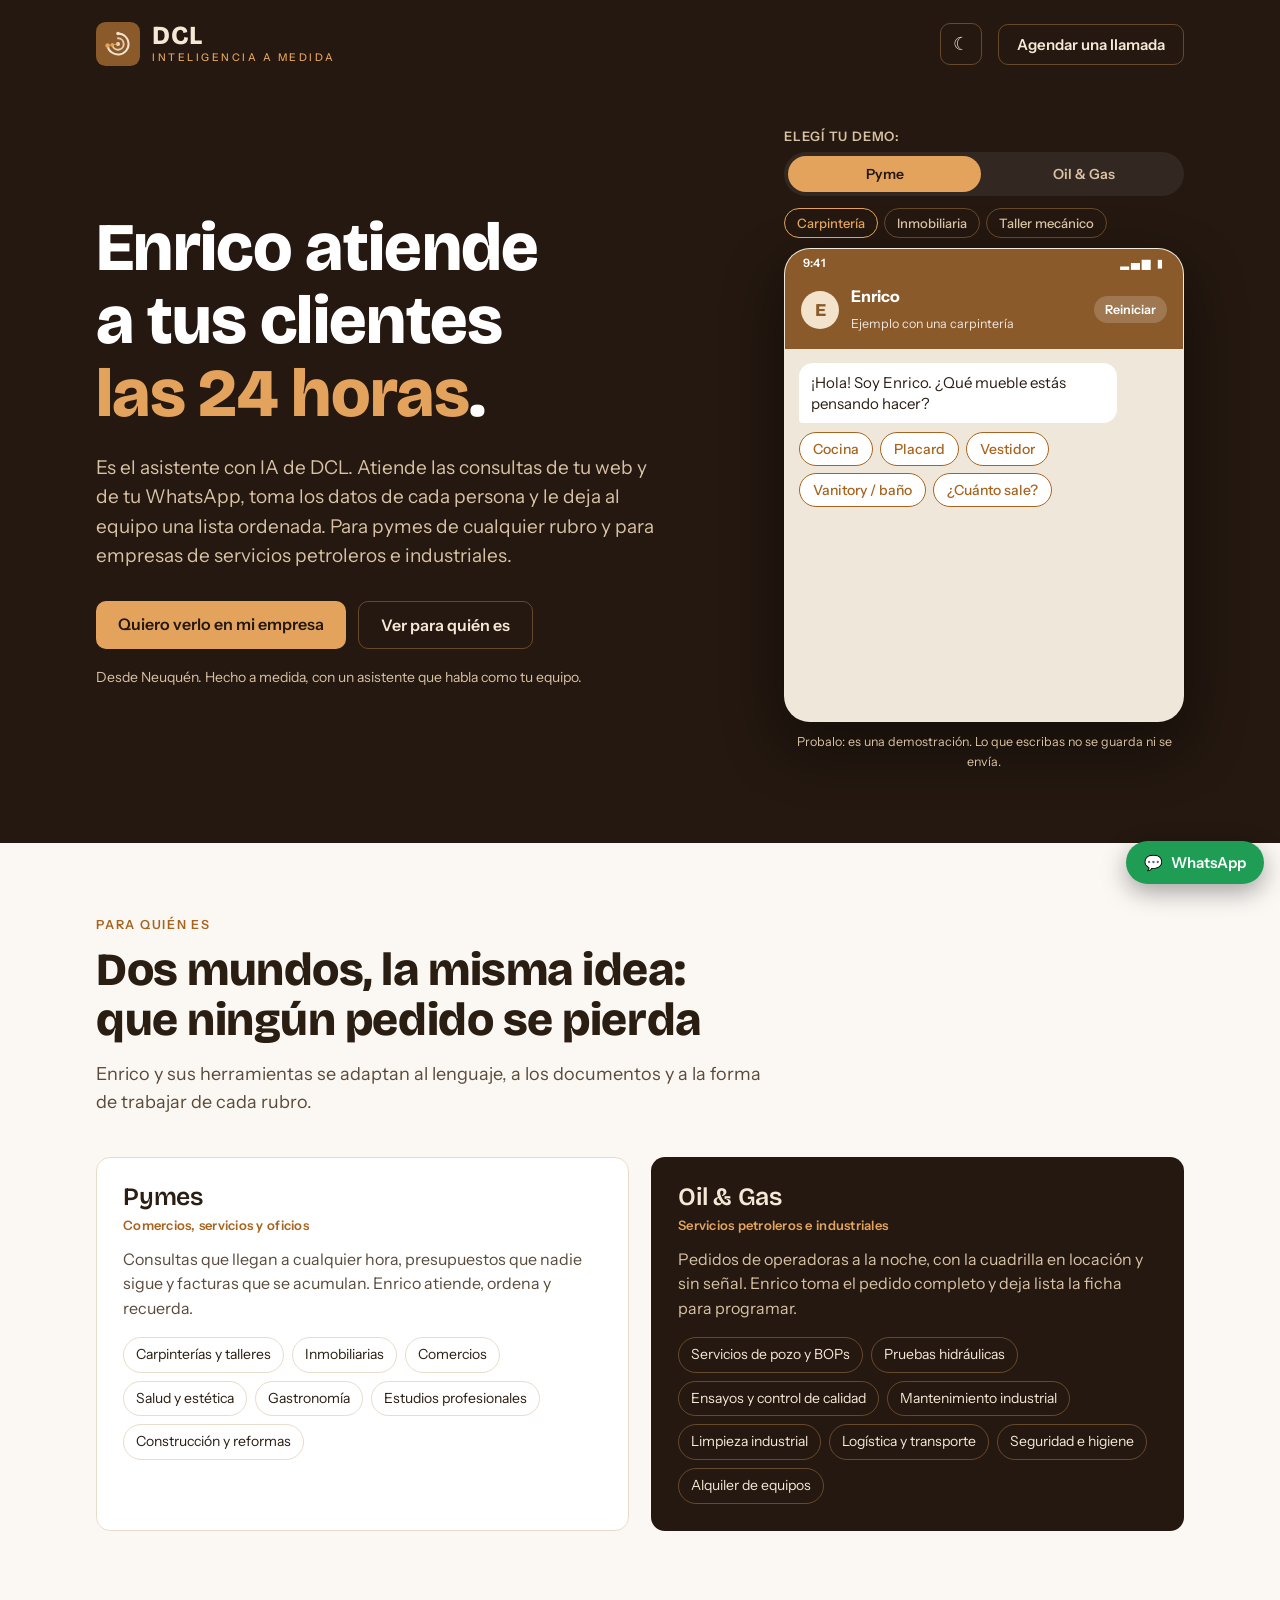
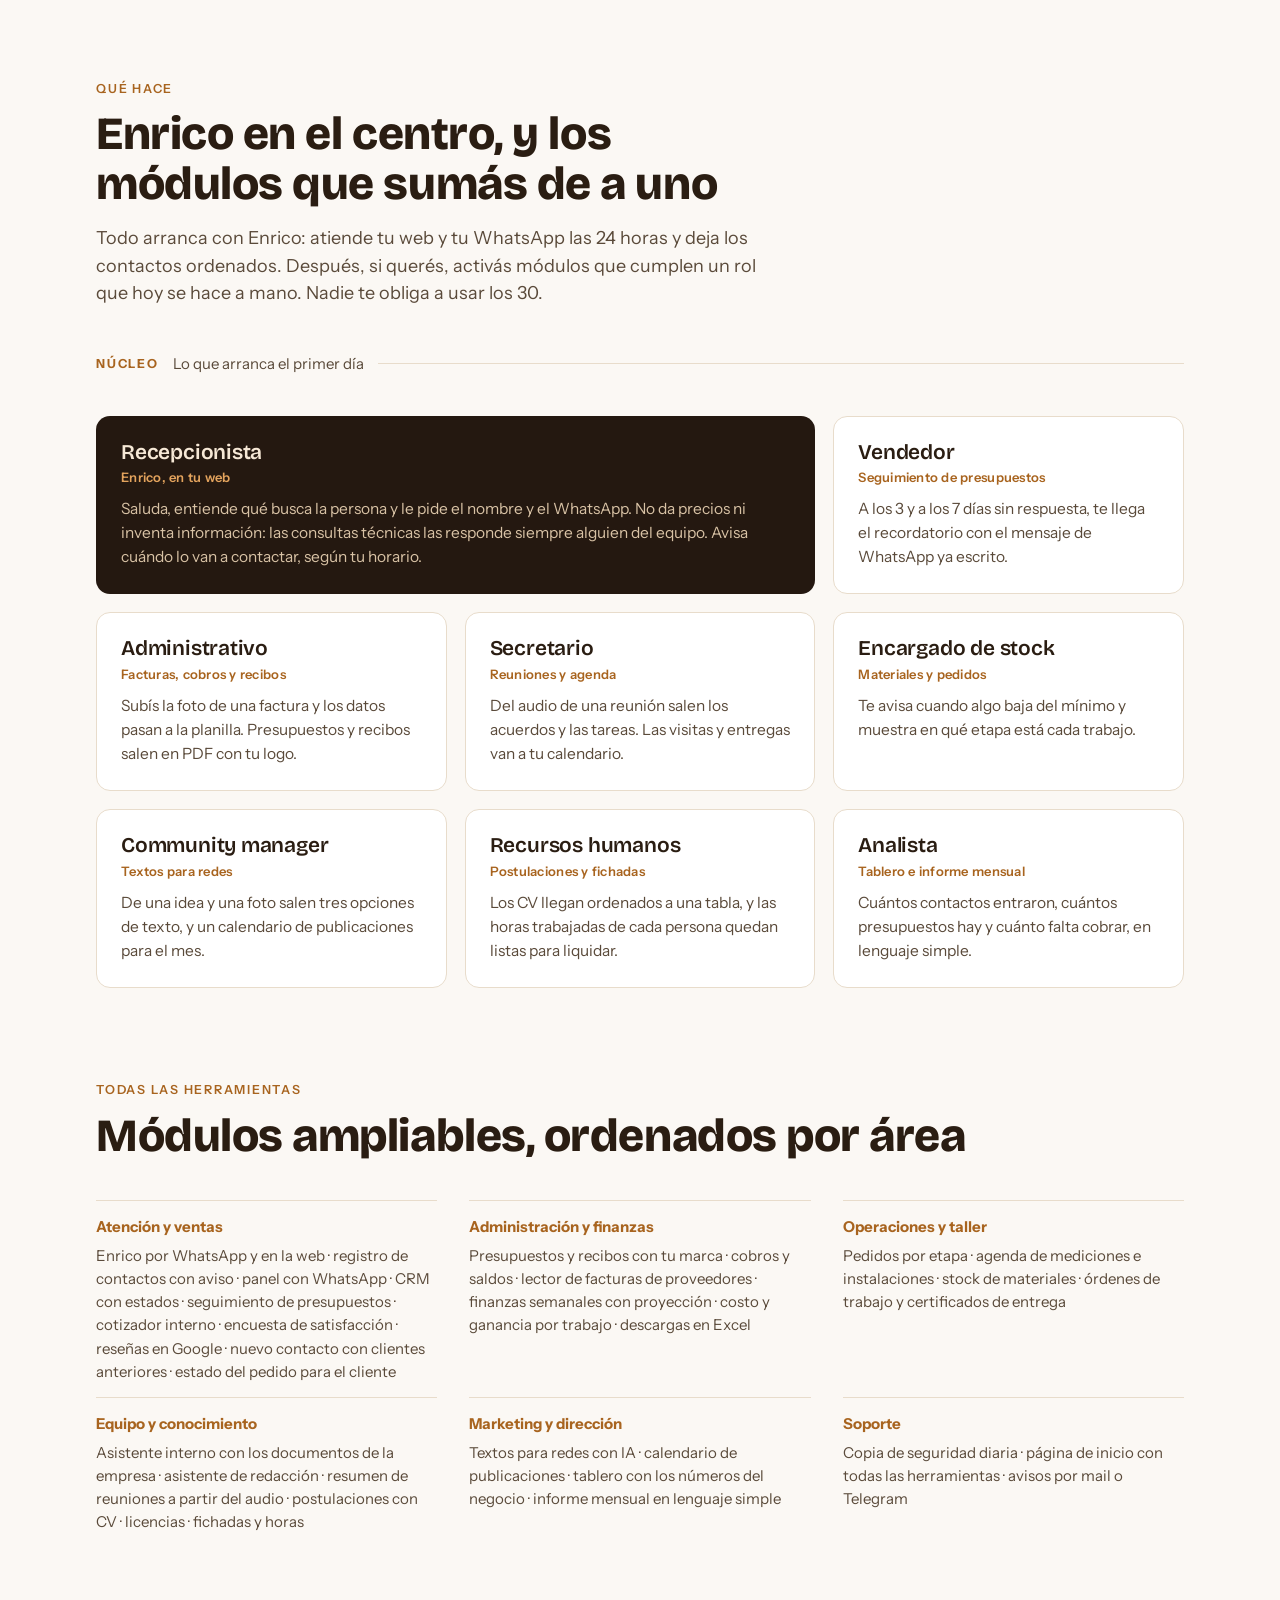
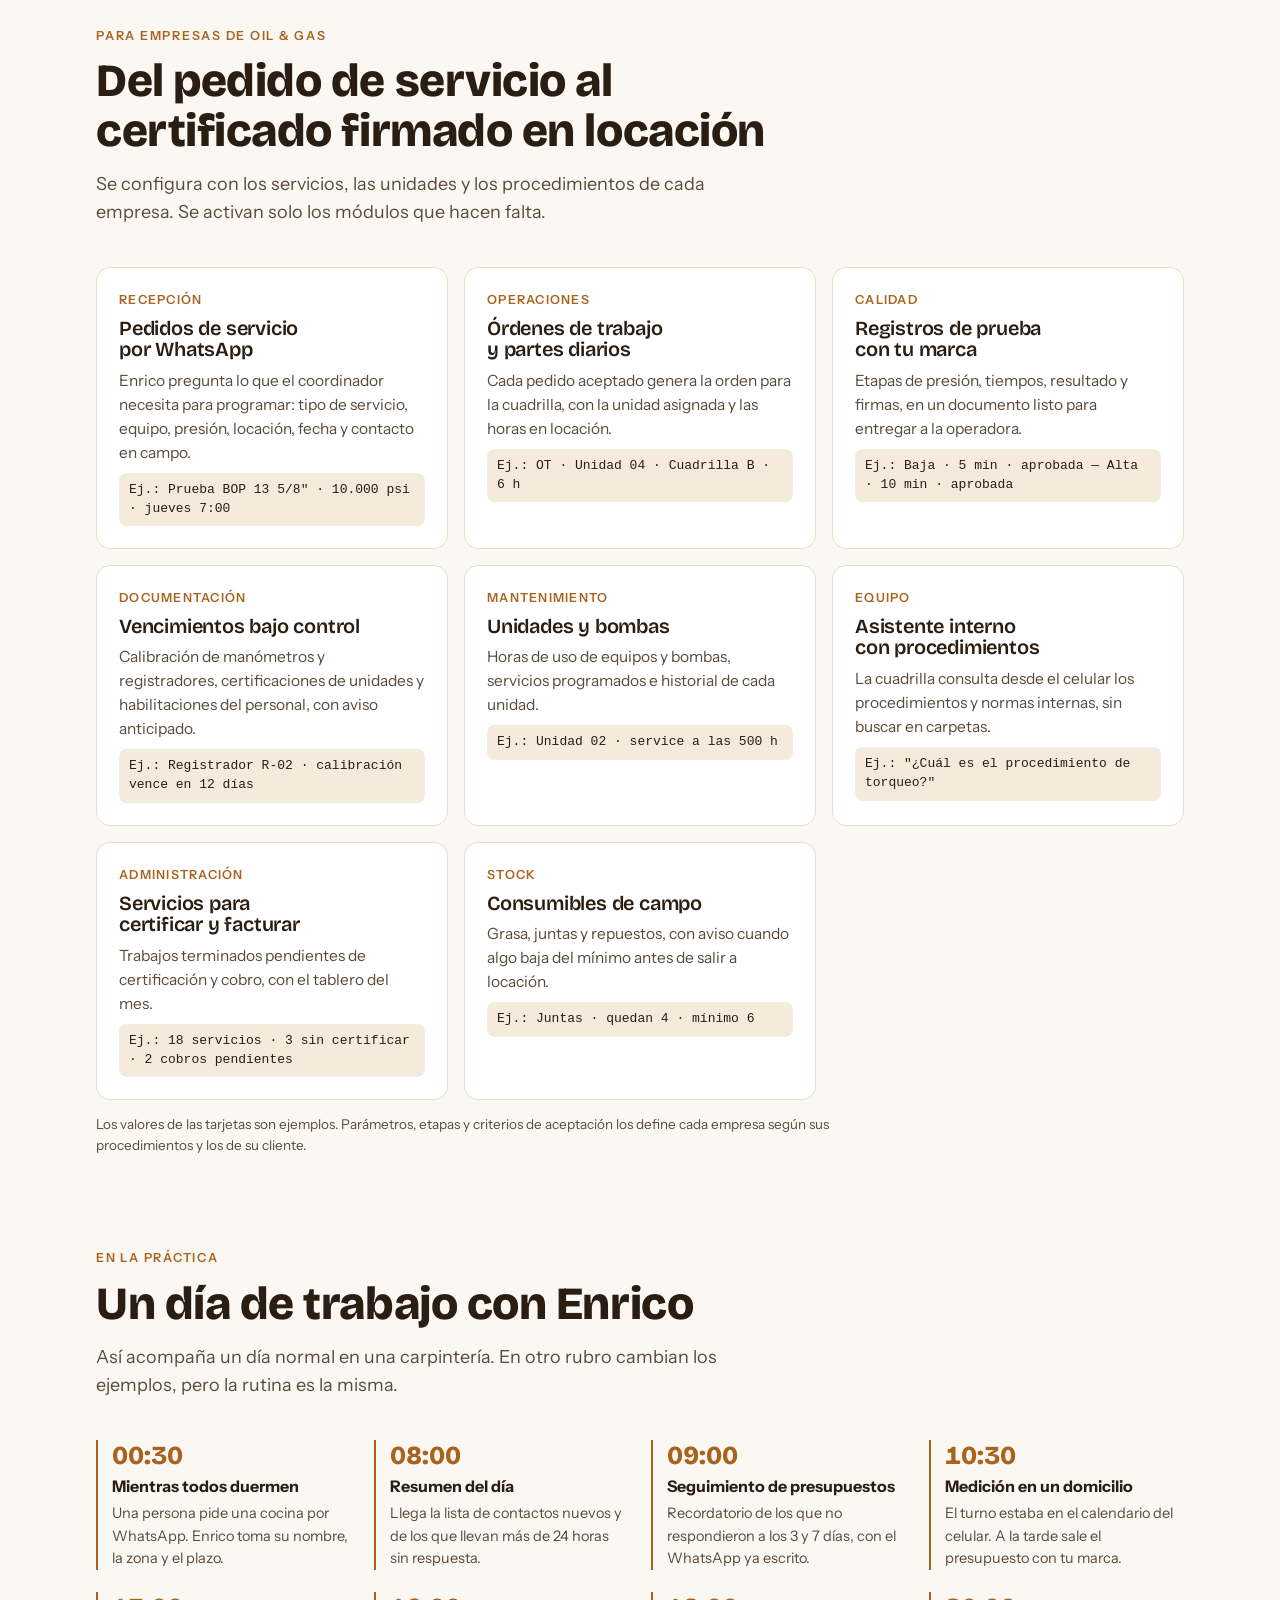
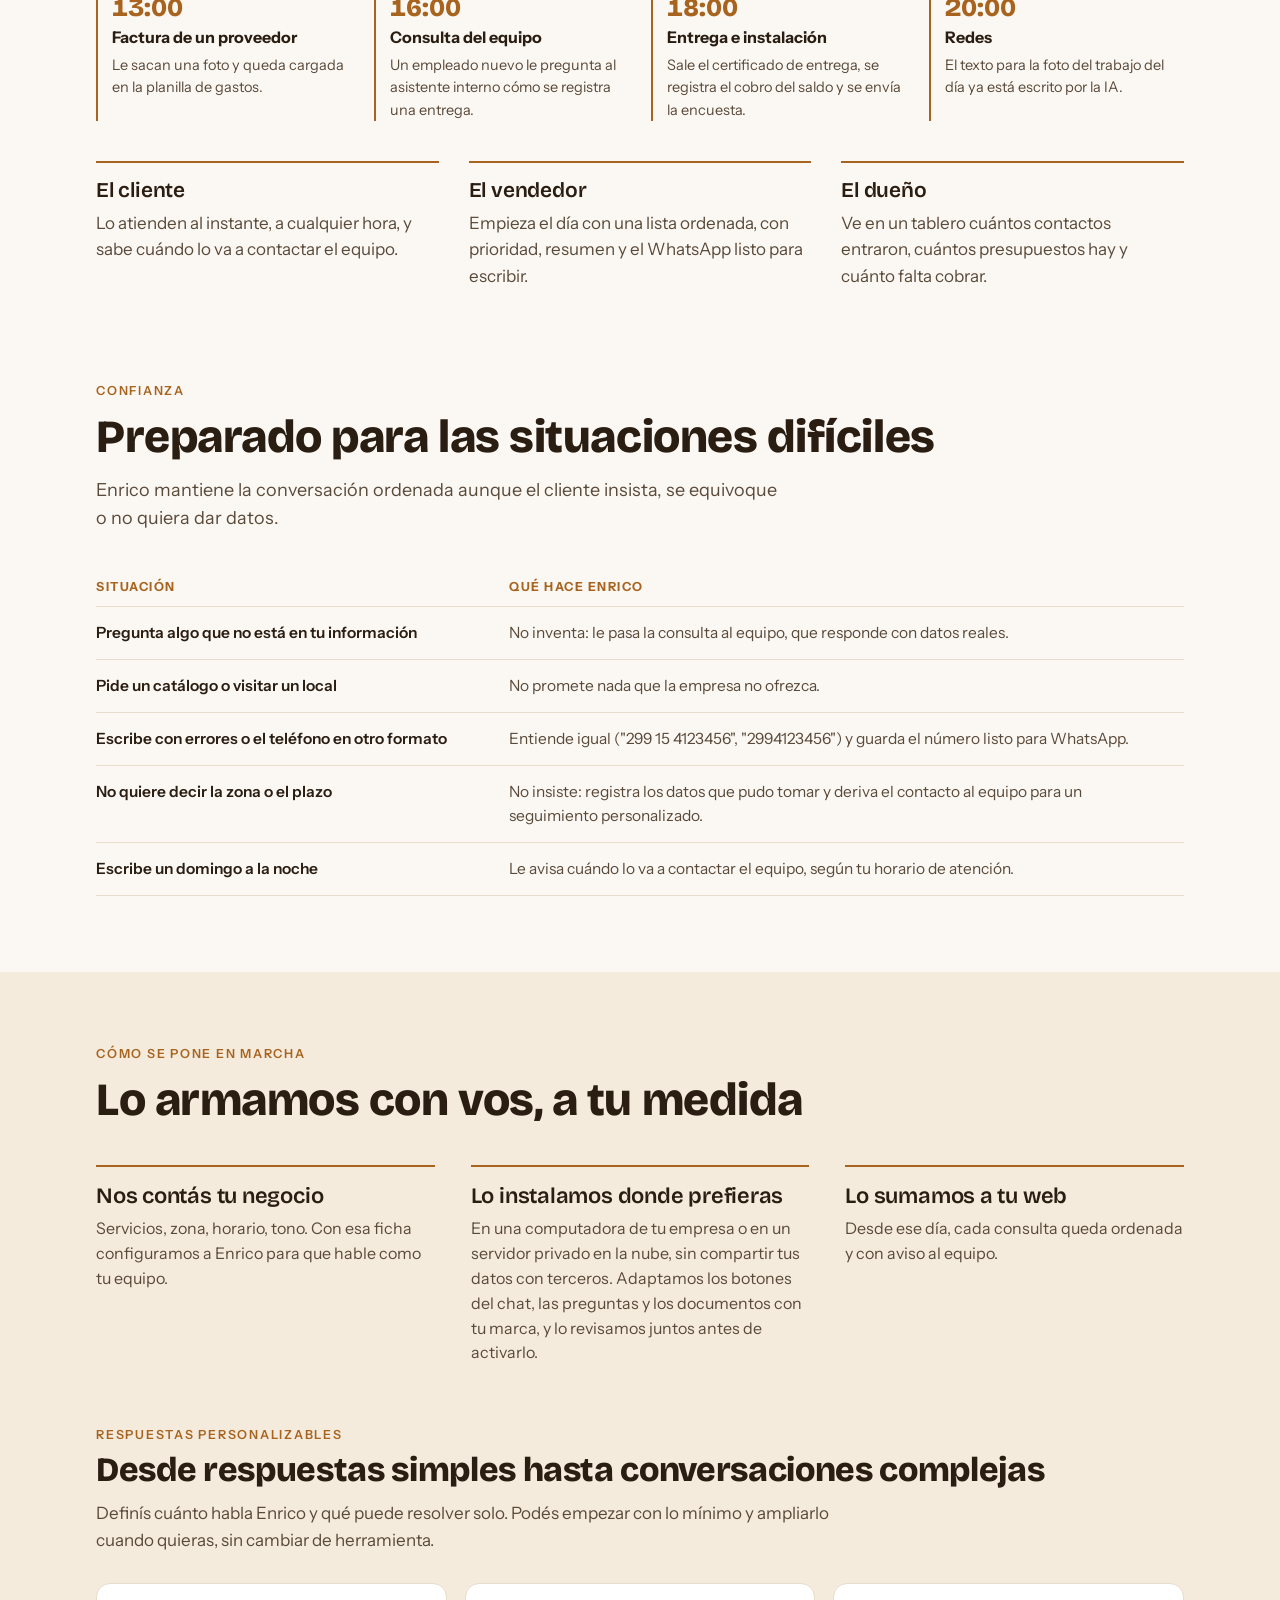
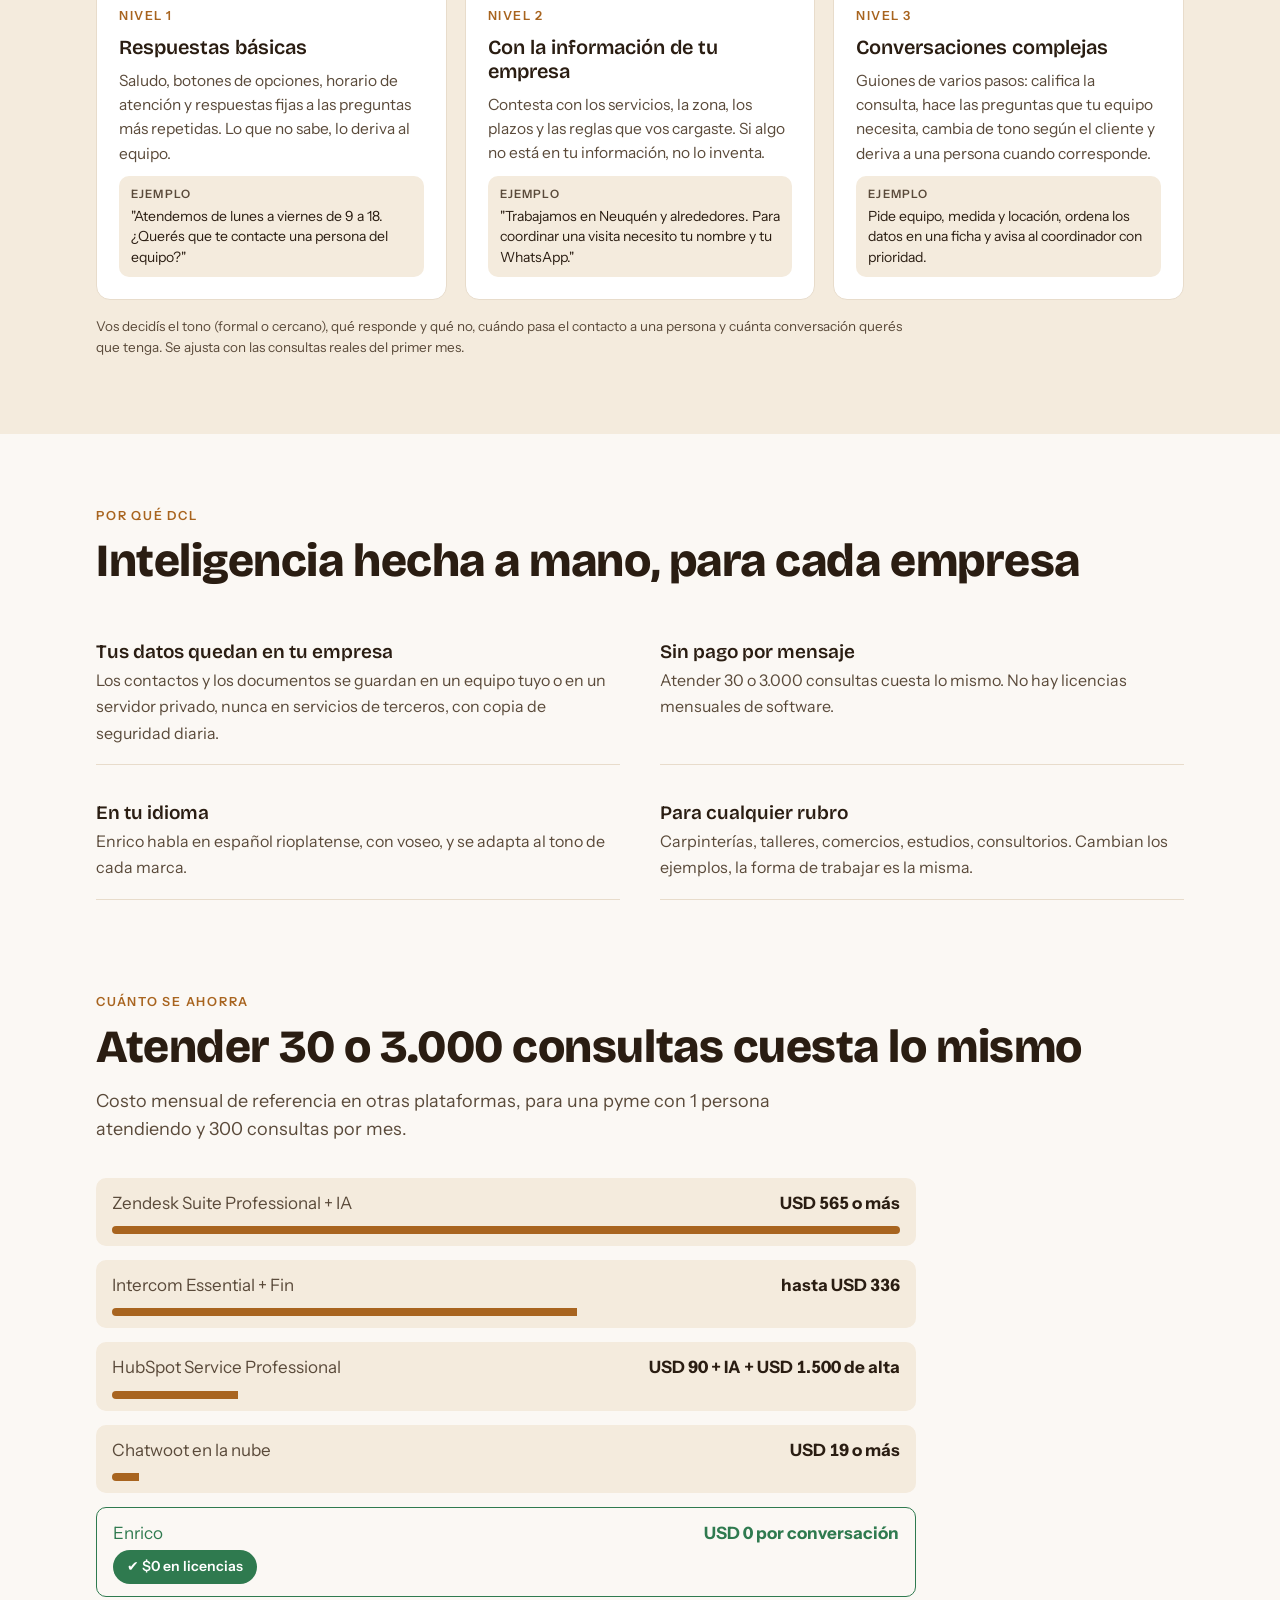
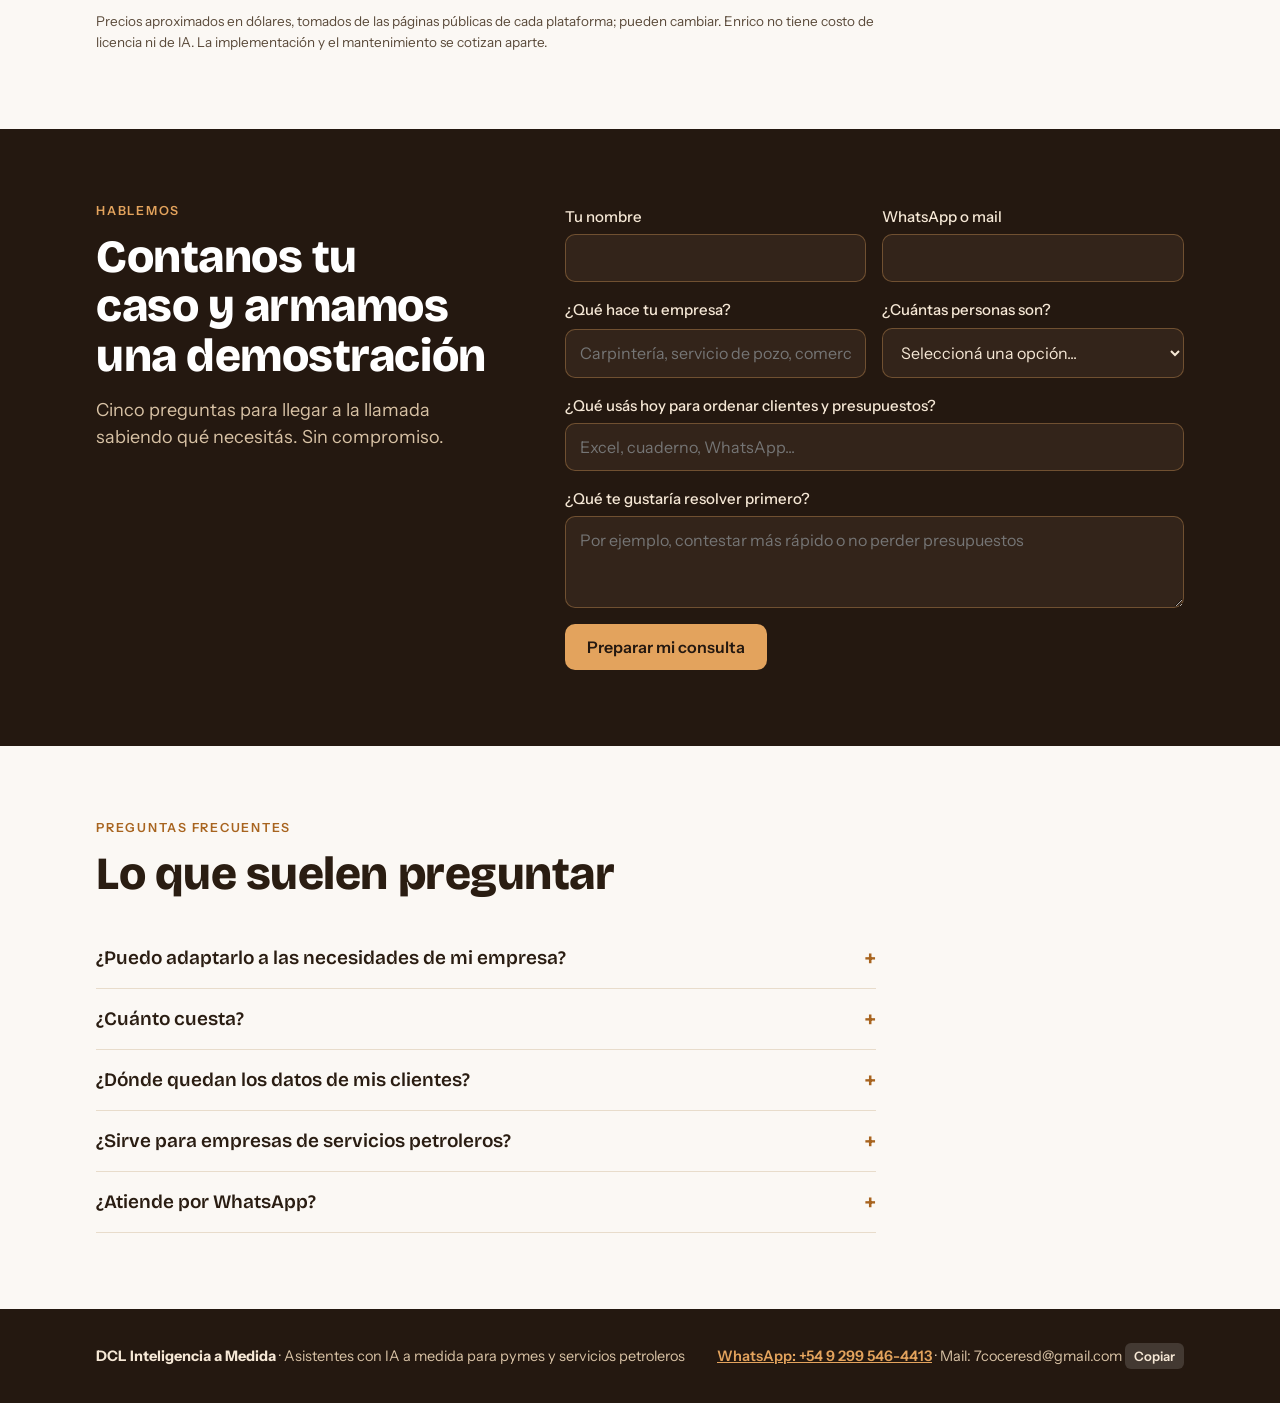
==== commit 8bc5ab41: "Update index.html" ====
--- a/index.html
+++ b/index.html
@@ -3,9 +3,9 @@
 <head>
 <meta charset="utf-8">
 <meta name="viewport" content="width=device-width, initial-scale=1.0">
-<title>DCL Inteligencia Artesanal</title>
+<title>DCL Inteligencia a Medida</title>
 <meta name="description" content="Enrico, el asistente con IA de DCL, atiende a los clientes de pymes y de empresas de servicios petroleros e industriales las 24 horas y le deja al equipo los contactos ordenados.">
-<meta property="og:title" content="DCL Inteligencia Artesanal">
+<meta property="og:title" content="DCL Inteligencia a Medida">
 <meta property="og:description" content="Asistentes con IA a medida para pymes: atención las 24 horas, contactos ordenados y herramientas de gestión.">
 <meta property="og:type" content="website">
 <link rel="icon" href="data:image/svg+xml,%3Csvg xmlns='http://www.w3.org/2000/svg' viewBox='0 0 200 200'%3E%3Crect width='200' height='200' rx='44' fill='%238a5a2b'/%3E%3Cg fill='none' stroke='%23f3e2cc' stroke-linecap='round' stroke-width='9'%3E%3Cpath d='M100 52A48 48 0 1 1 52.5 107'/%3E%3Cpath d='M100 74A26 26 0 1 1 74.3 104'/%3E%3C/g%3E%3Ccircle cx='100' cy='100' r='9' fill='%23f3e2cc'/%3E%3Ccircle cx='52.5' cy='107' r='10' fill='%23e3a35d'/%3E%3C/svg%3E">
@@ -266,9 +266,9 @@
 <header class="hero">
   <div class="wrap">
     <div class="nav">
-      <a class="brand" href="#inicio" aria-label="DCL Inteligencia Artesanal">
+      <a class="brand" href="#inicio" aria-label="DCL Inteligencia a Medida">
         <svg viewBox="0 0 200 200" aria-hidden="true"><rect width="200" height="200" rx="44" fill="#8a5a2b"/><g fill="none" stroke="#f3e2cc" stroke-linecap="round"><path d="M100 52 A48 48 0 1 1 52.5 107" stroke-width="9"/><path d="M100 74 A26 26 0 1 1 74.3 104" stroke-width="9" opacity=".85"/></g><circle cx="100" cy="100" r="9" fill="#f3e2cc"/><circle cx="52.5" cy="107" r="10" fill="#e3a35d"/><circle cx="74.3" cy="104" r="8" fill="#e3a35d"/><circle cx="100" cy="52" r="8" fill="#f3e2cc"/><path d="M52.5 107 L74.3 104 L100 100" stroke="#e3a35d" stroke-width="4" fill="none" stroke-linecap="round"/></svg>
-        <span><b>DCL</b><small>INTELIGENCIA ARTESANAL</small></span>
+        <span><b>DCL</b><small>INTELIGENCIA A MEDIDA</small></span>
       </a>
       <button type="button" class="themebtn" id="themeBtn" aria-label="Cambiar entre modo claro y oscuro">☾</button>
       <a class="btn" href="#contacto">Agendar una llamada</a>
@@ -521,7 +521,7 @@
 
 <footer>
   <div class="wrap">
-    <span><b>DCL Inteligencia Artesanal</b> · Asistentes con IA a medida para pymes y servicios petroleros</span>
+    <span><b>DCL Inteligencia a Medida</b> · Asistentes con IA a medida para pymes y servicios petroleros</span>
     <span><a class="flink" href="https://wa.me/5492995464413" target="_blank" rel="noopener">WhatsApp: +54 9 299 546-4413</a> · Mail: <span id="mailTxt">7coceresd@gmail.com</span> <button type="button" class="copymini" id="copyMail">Copiar</button></span>
   </div>
 </footer>
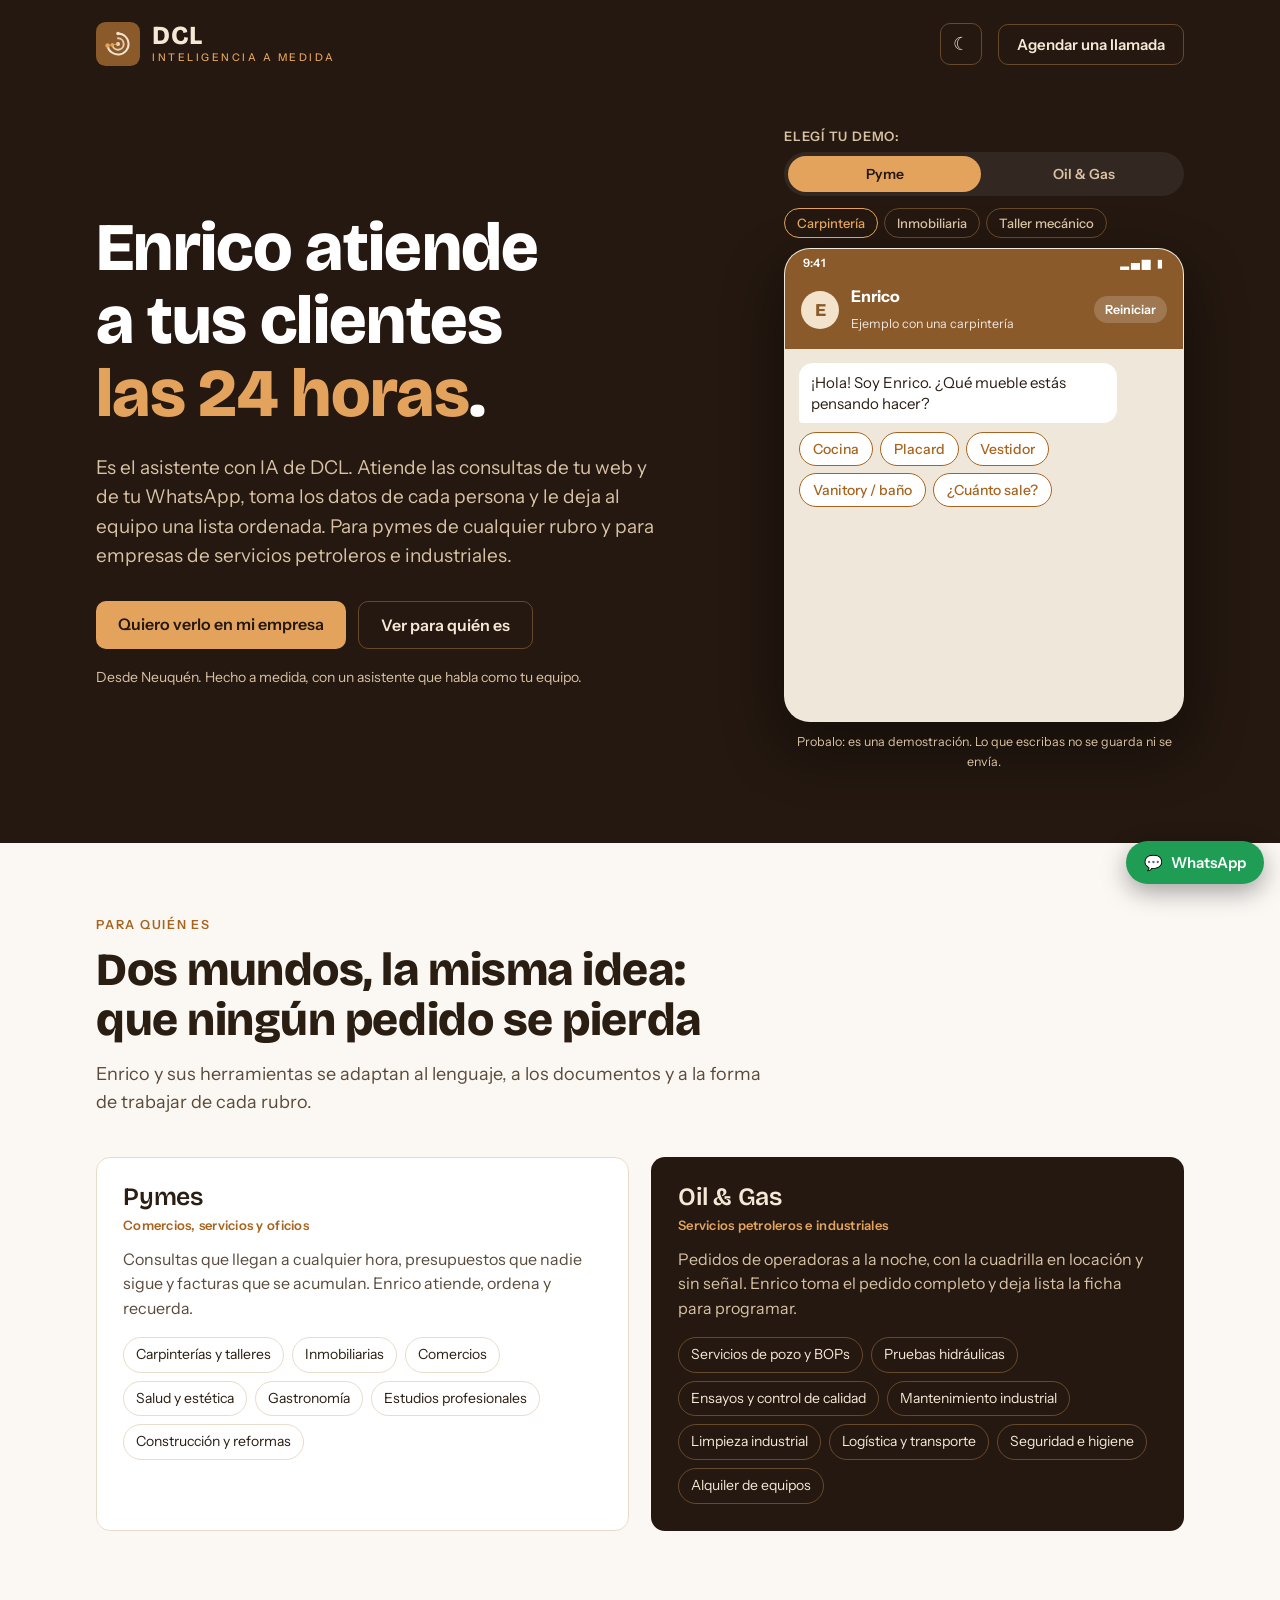
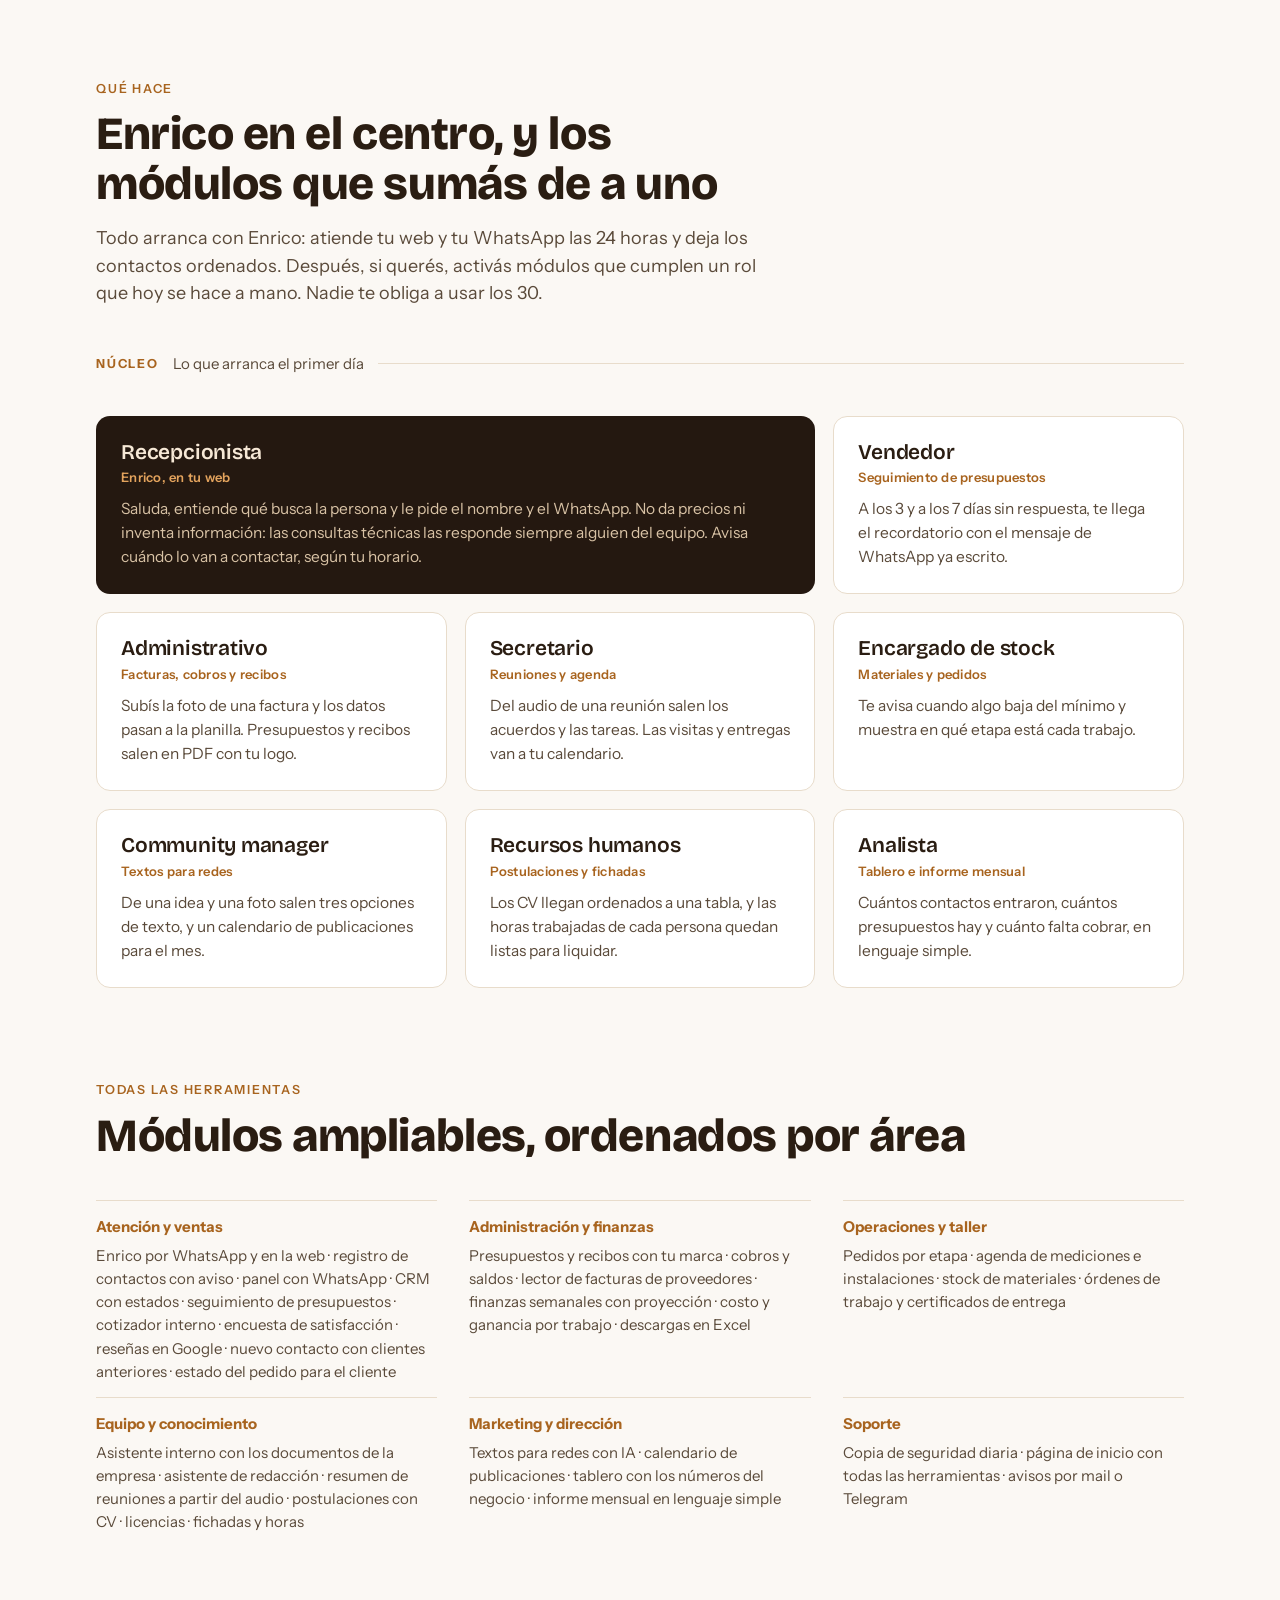
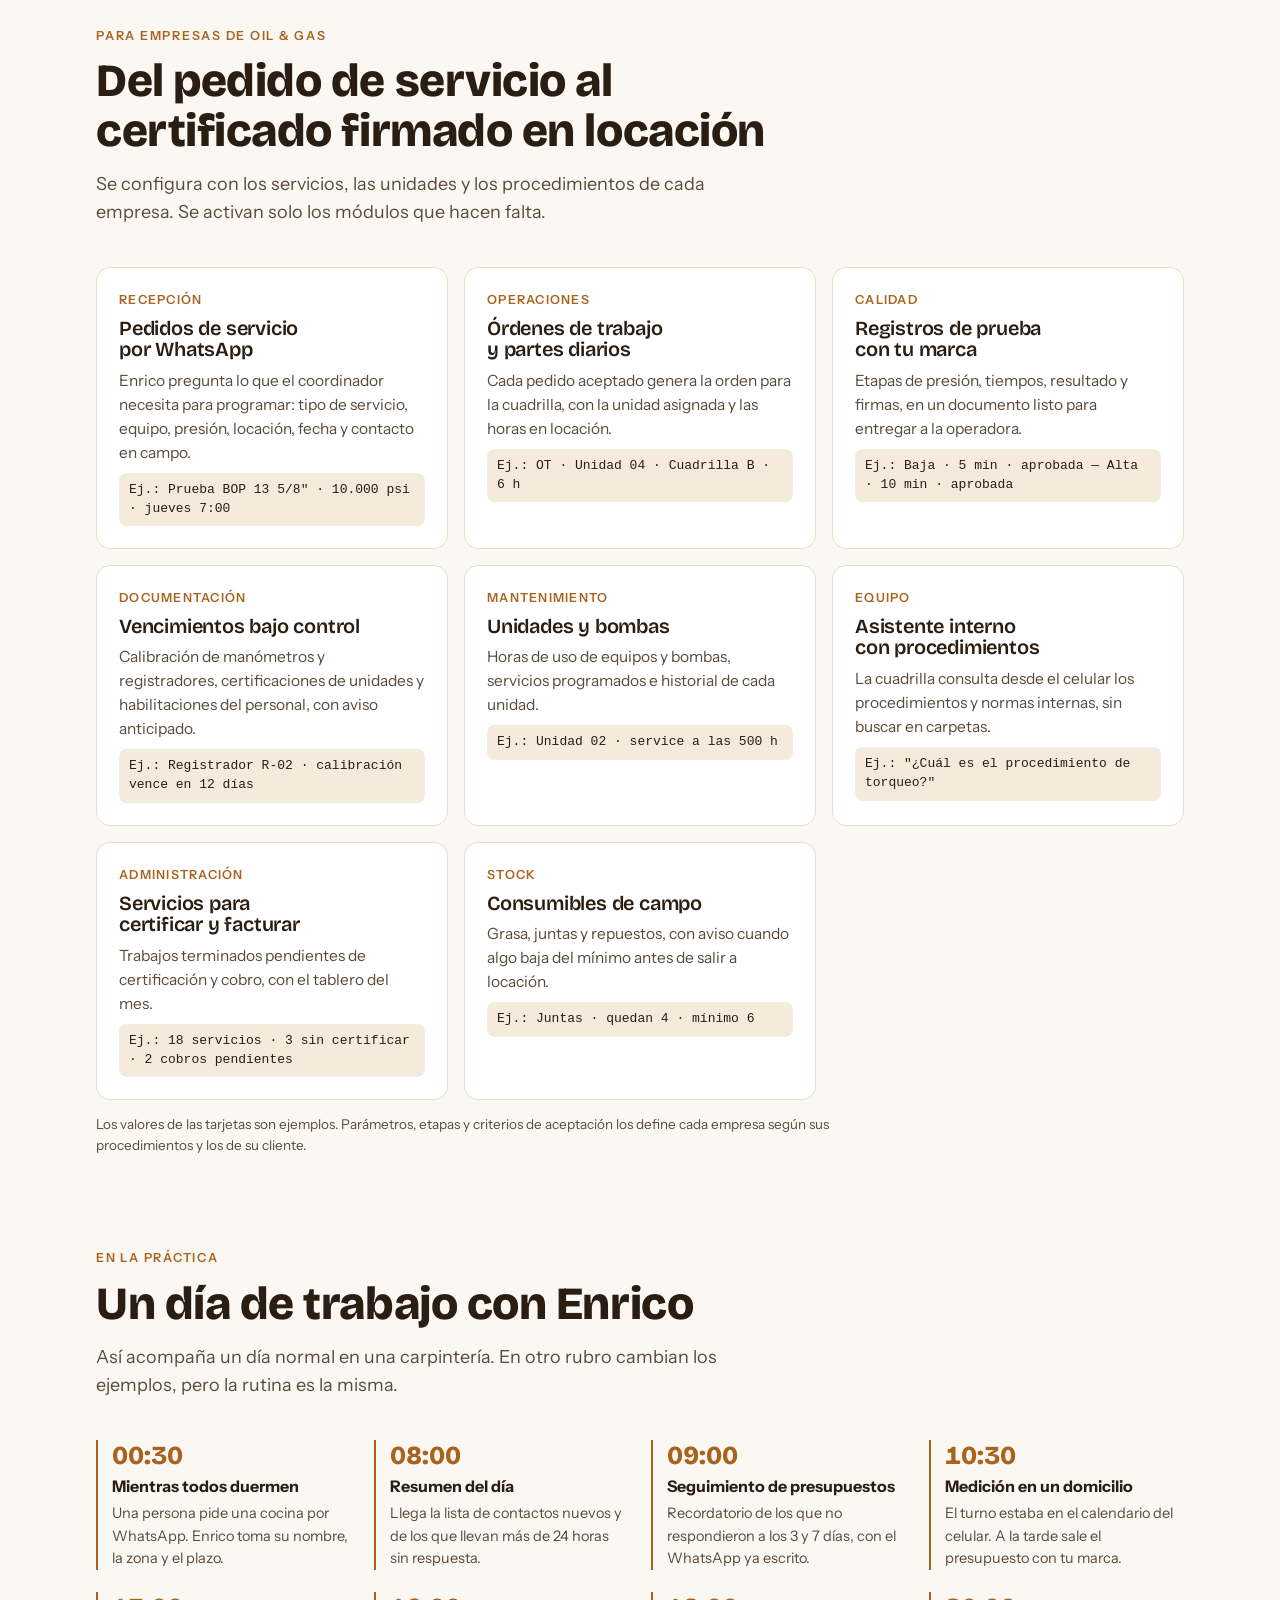
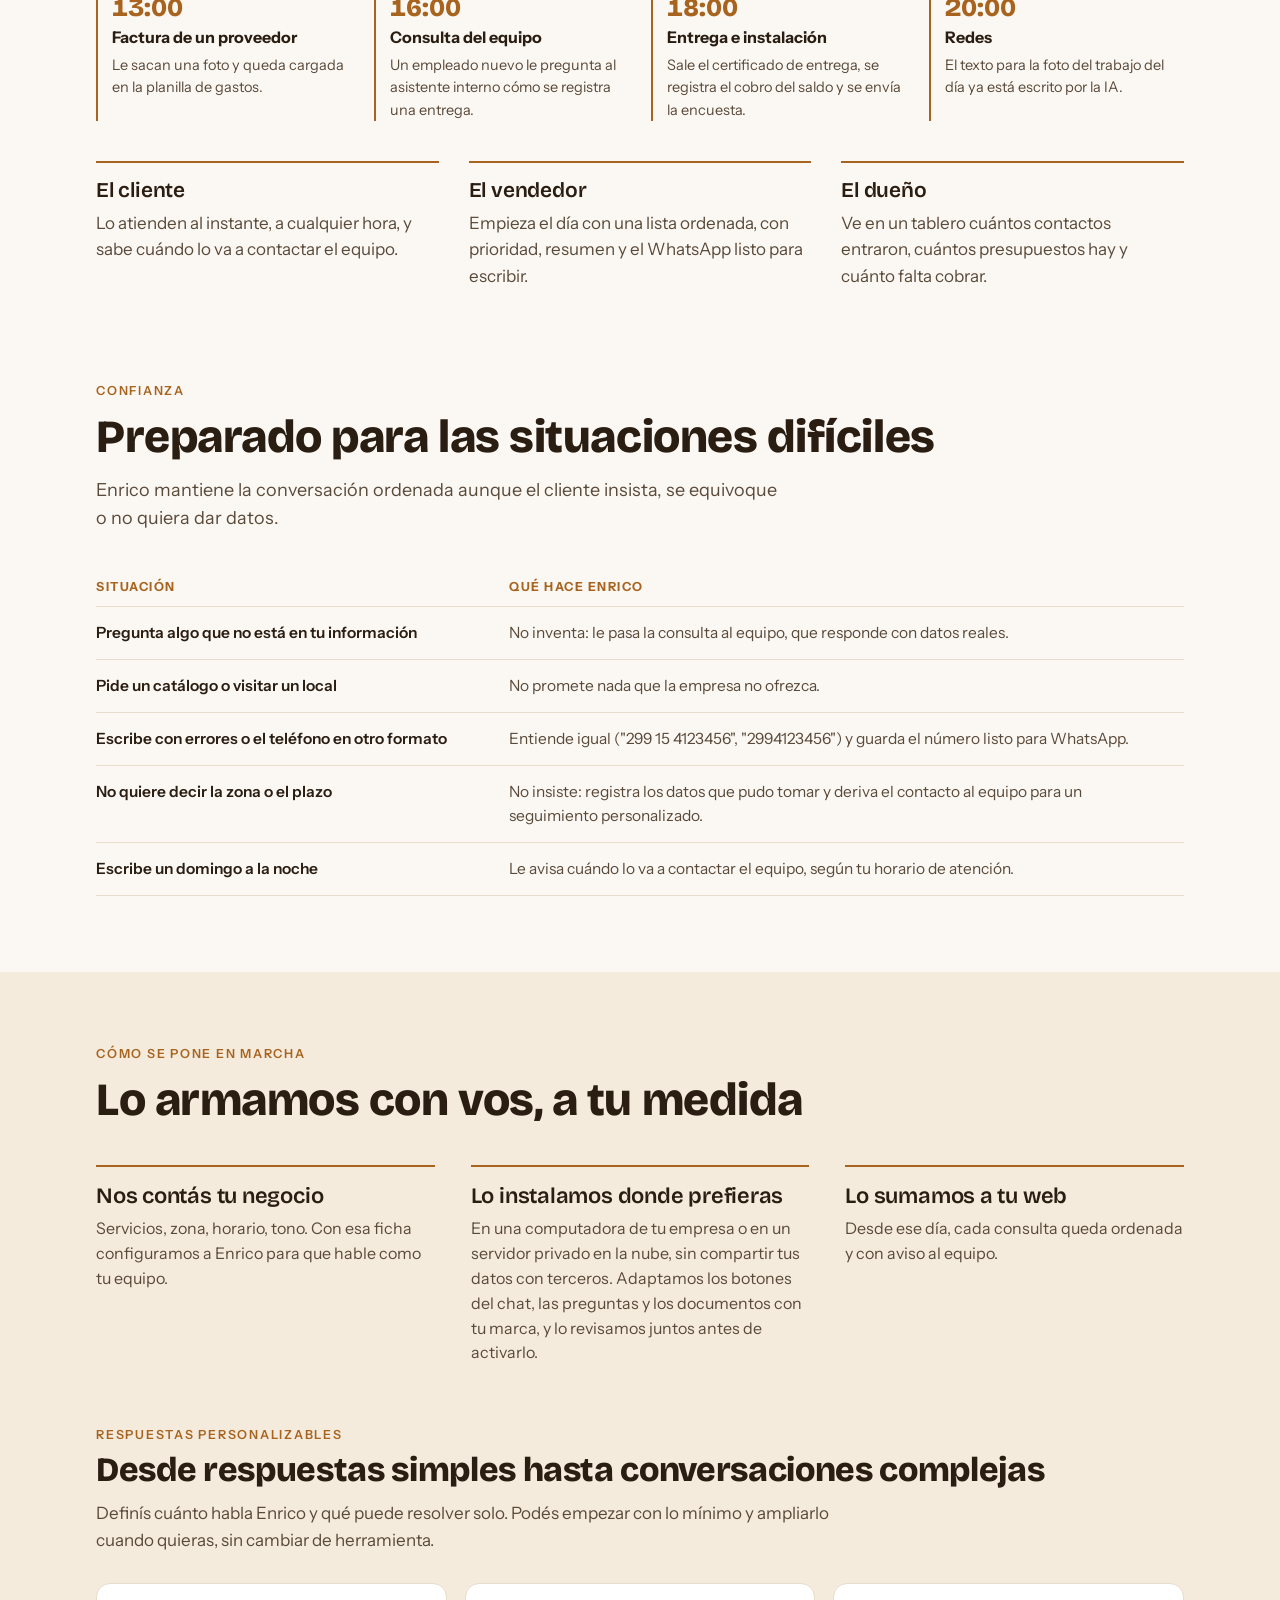
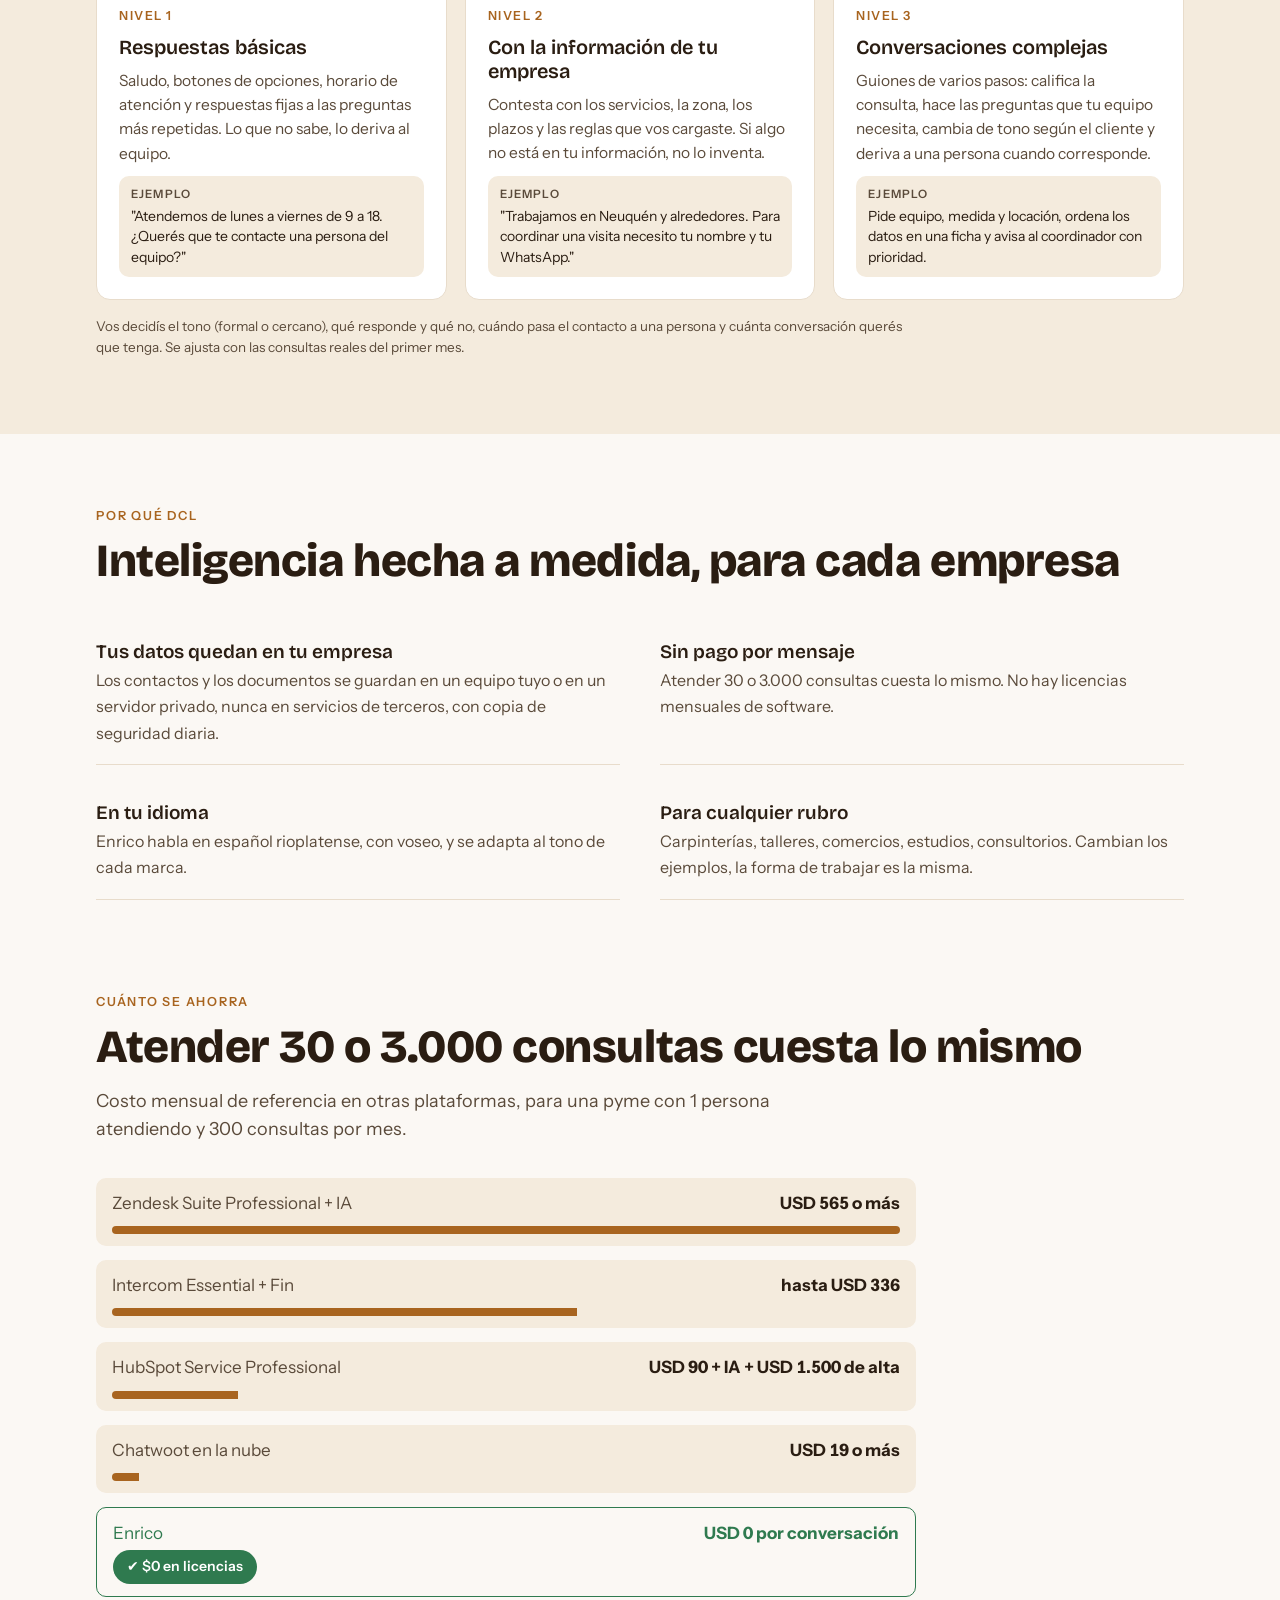
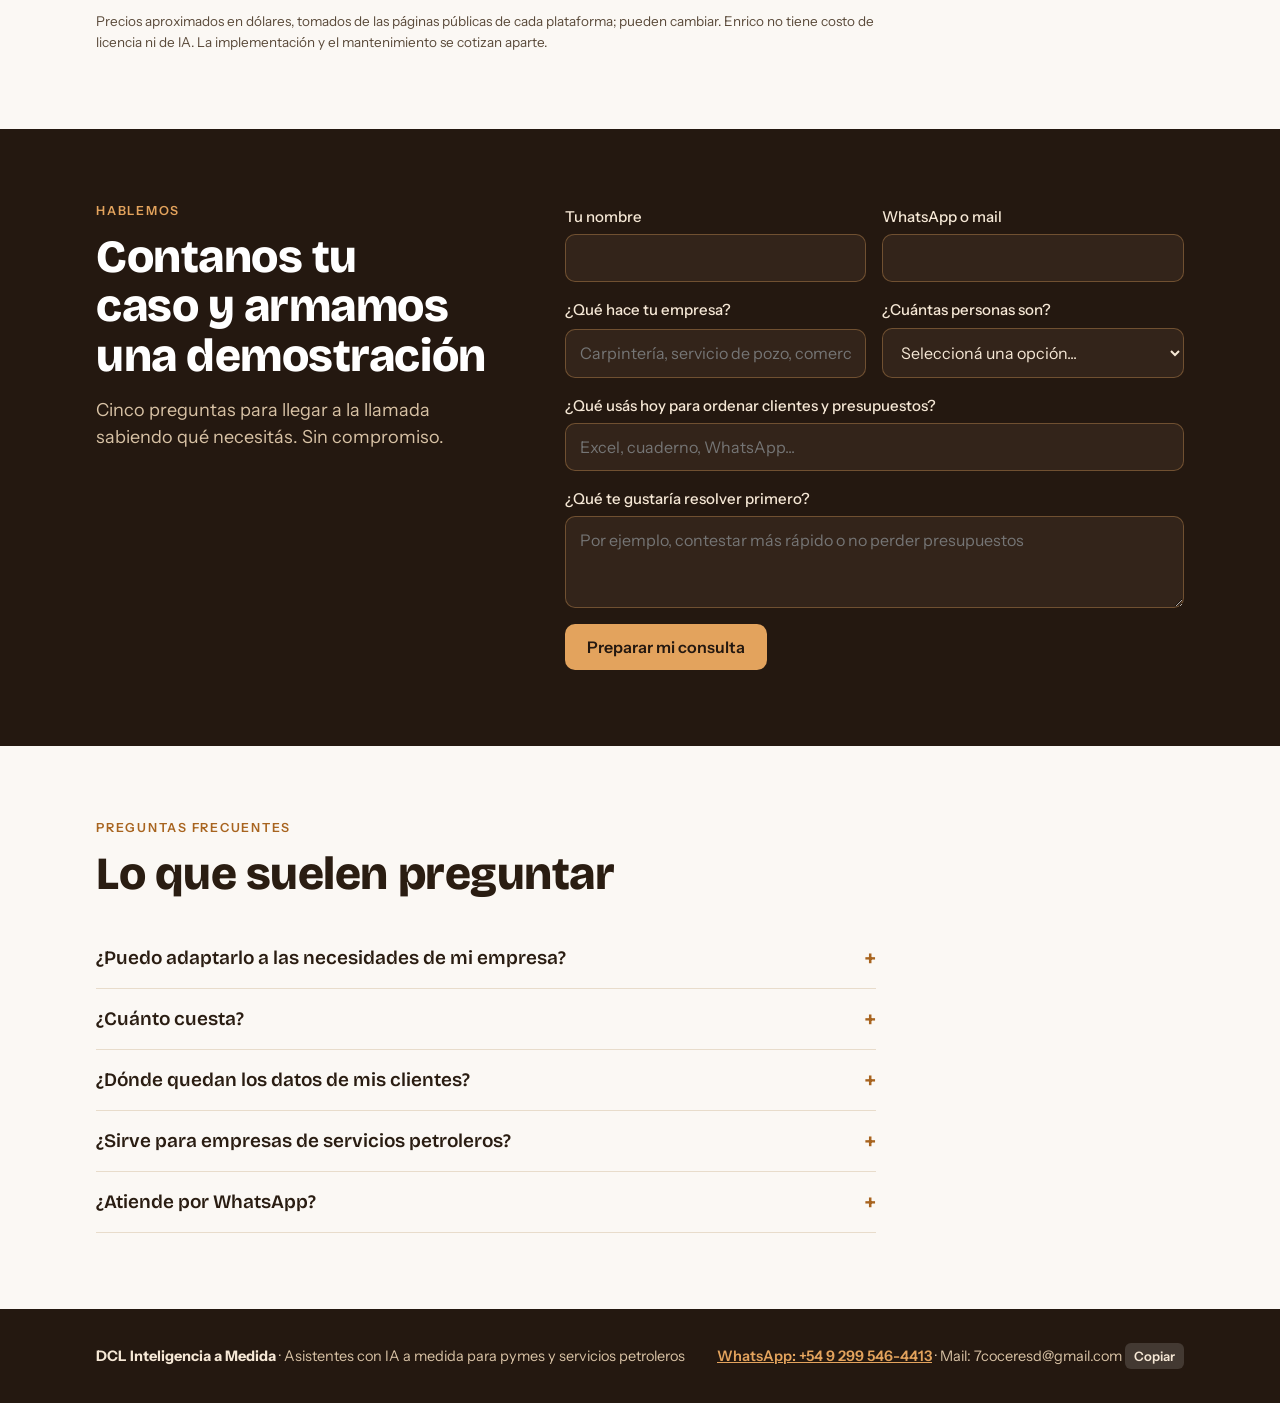
==== commit eeabd18c: "Cambiar "hecha a mano" por "hecha a medida" en el pie Co-Authored-By: Claude Opus 5.5 <noreply@anthr" ====
--- a/index.html
+++ b/index.html
@@ -444,7 +444,7 @@
 <section>
   <div class="wrap">
     <div class="eyebrow">Por qué DCL</div>
-    <h2>Inteligencia hecha a mano, para cada empresa</h2>
+    <h2>Inteligencia hecha a medida, para cada empresa</h2>
     <div class="why">
       <div><b>Tus datos quedan en tu empresa</b><span>Los contactos y los documentos se guardan en un equipo tuyo o en un servidor privado, nunca en servicios de terceros, con copia de seguridad diaria.</span></div>
       <div><b>Sin pago por mensaje</b><span>Atender 30 o 3.000 consultas cuesta lo mismo. No hay licencias mensuales de software.</span></div>
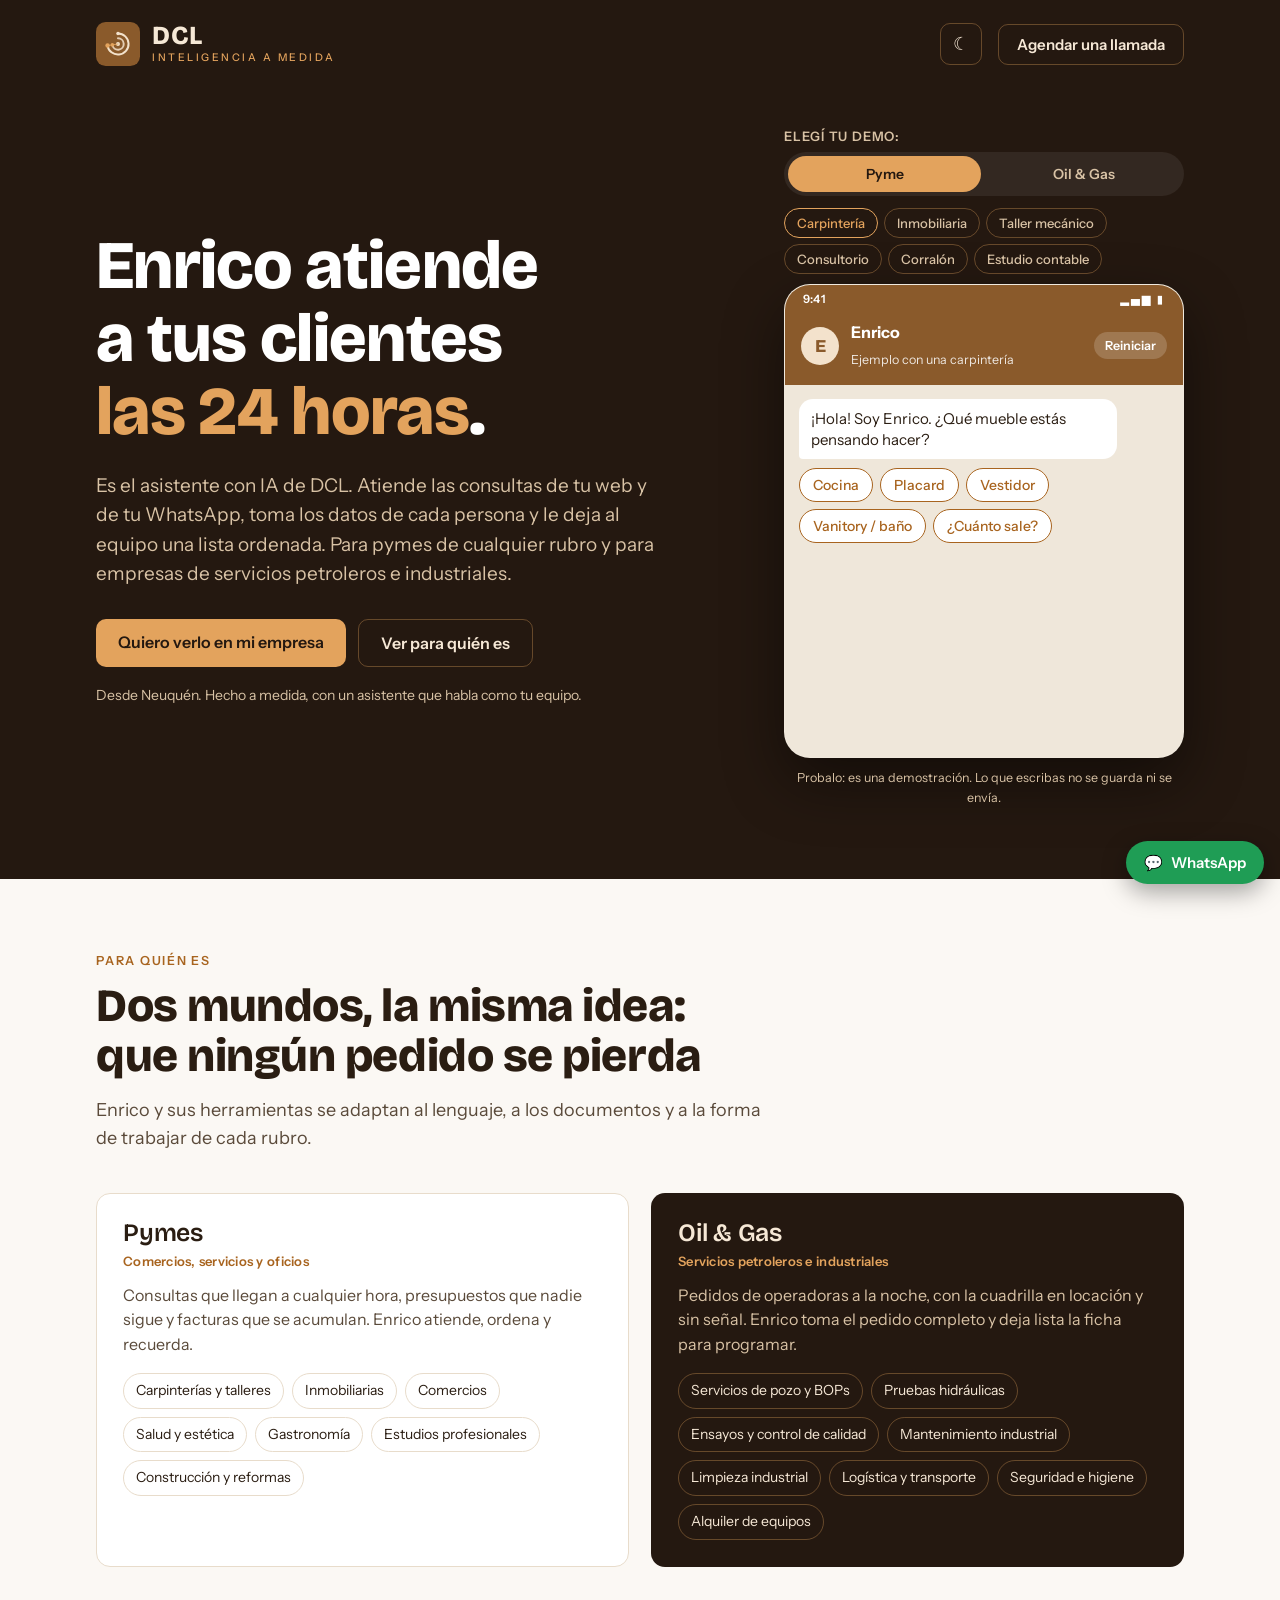
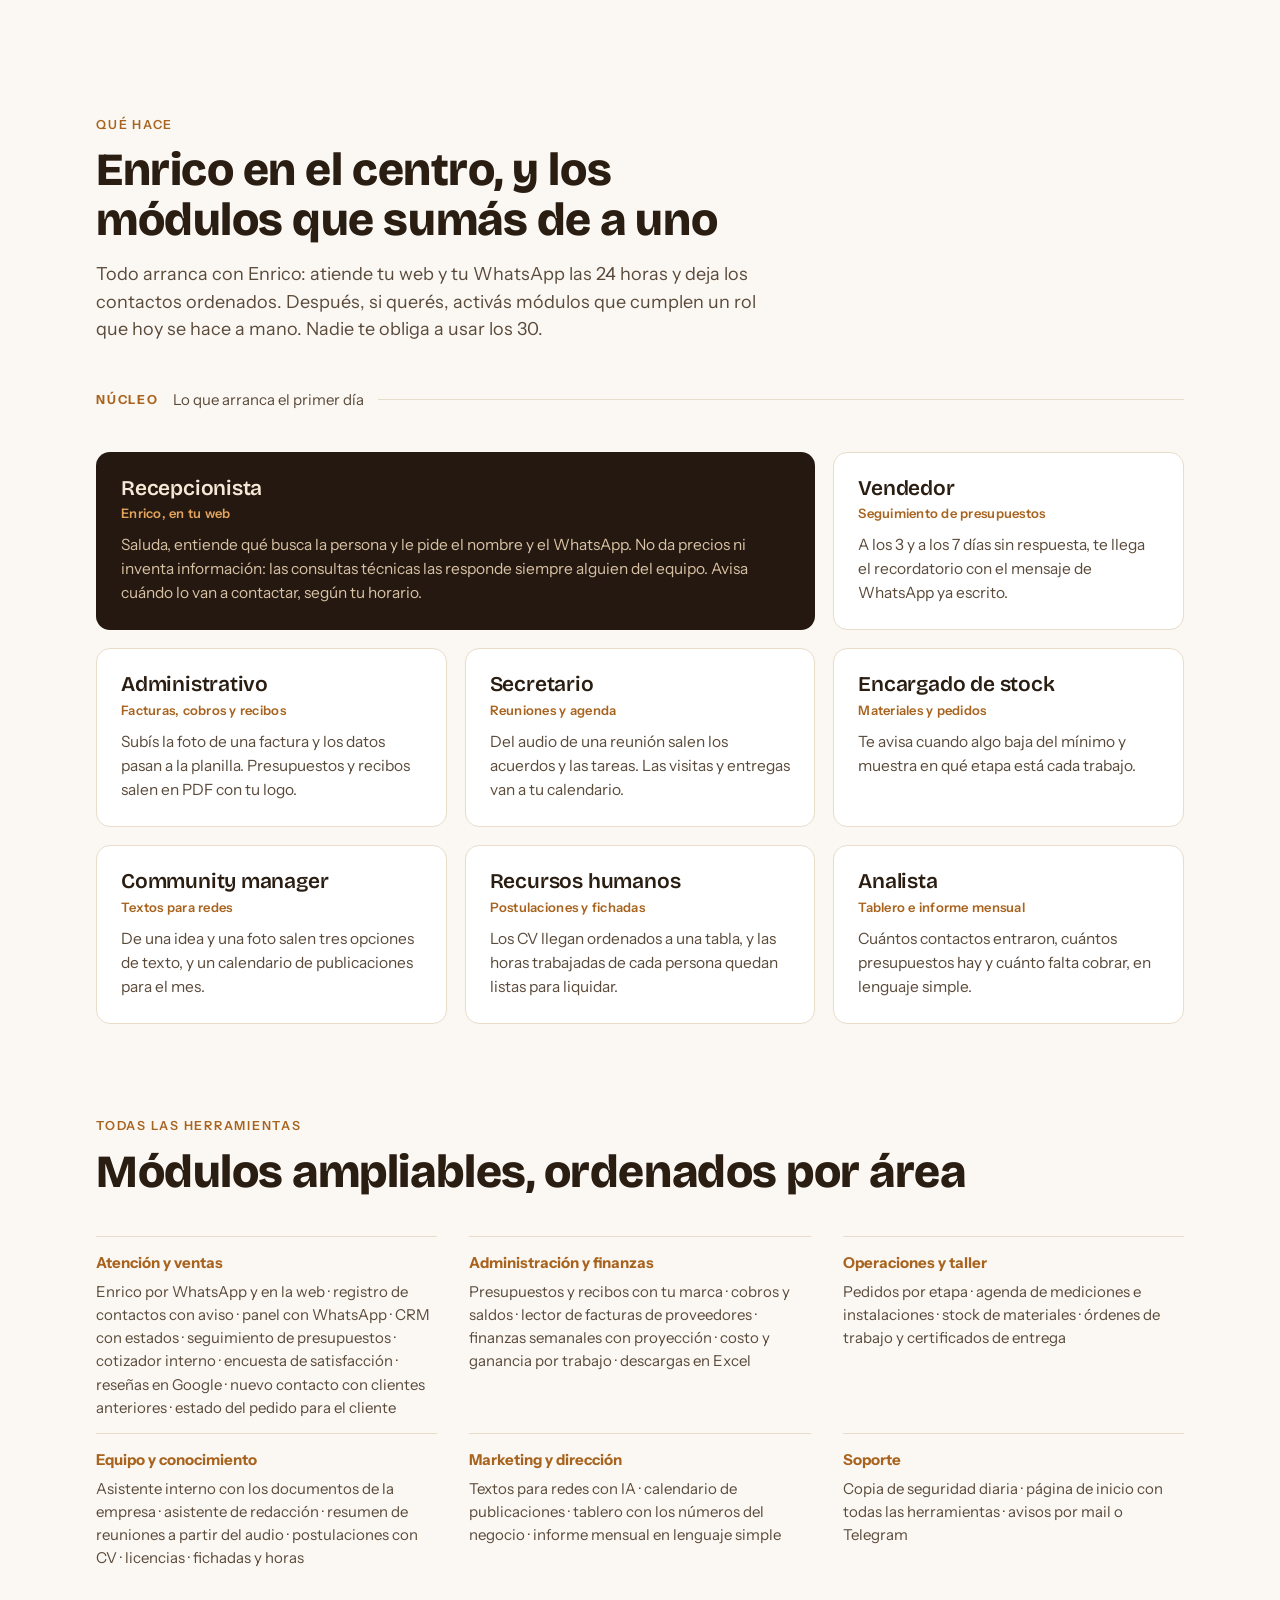
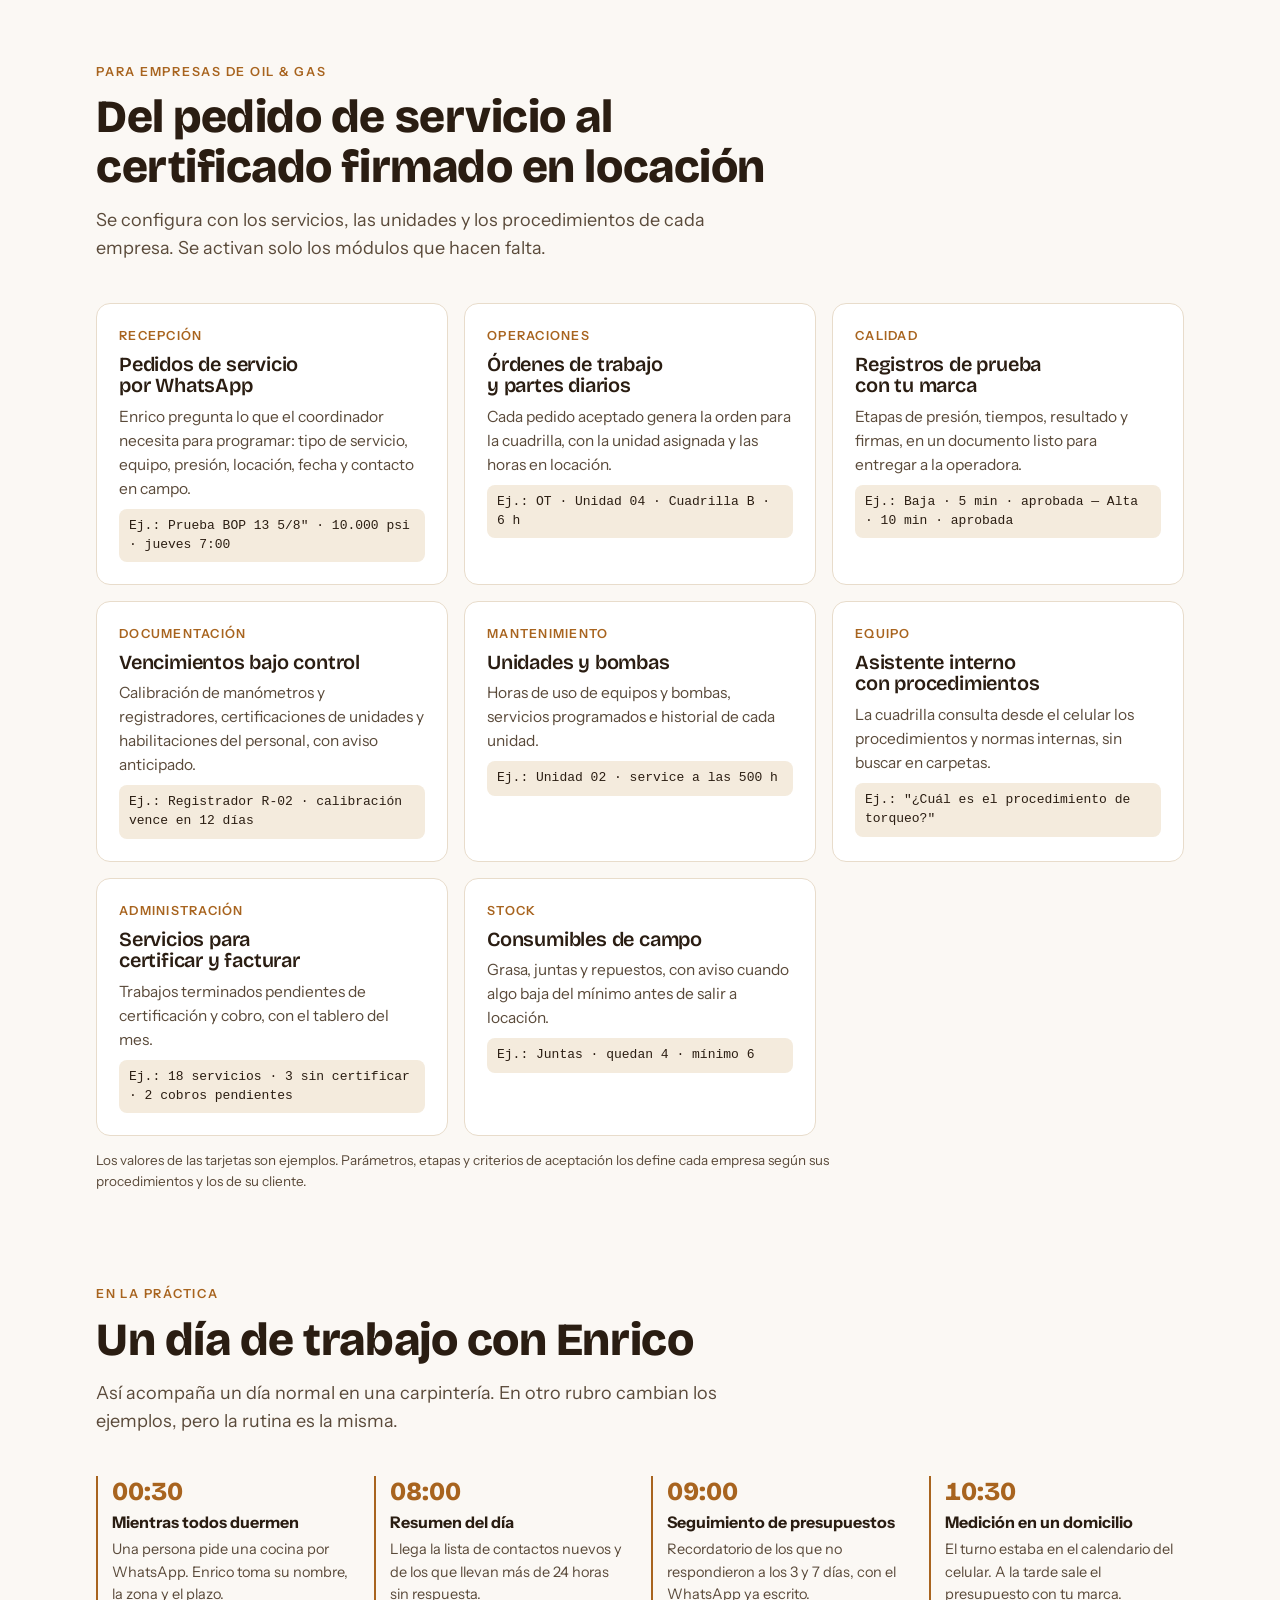
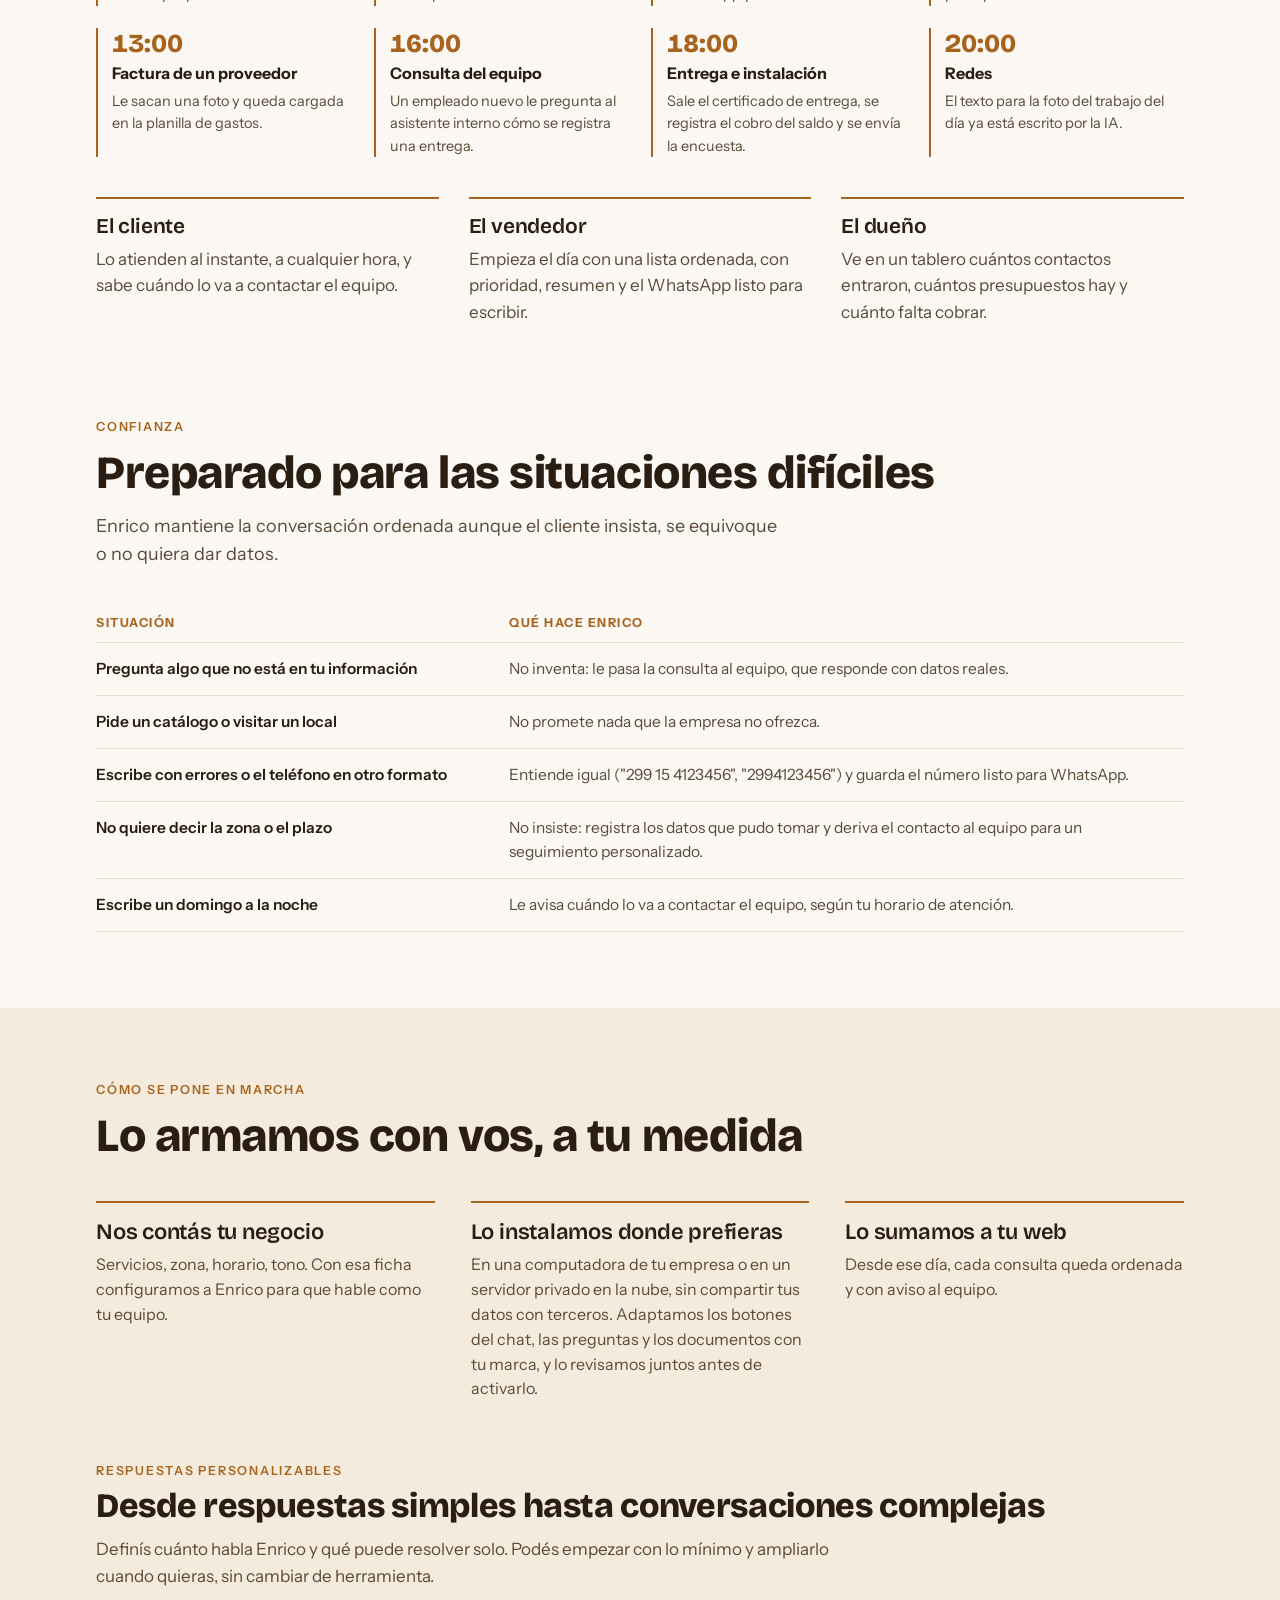
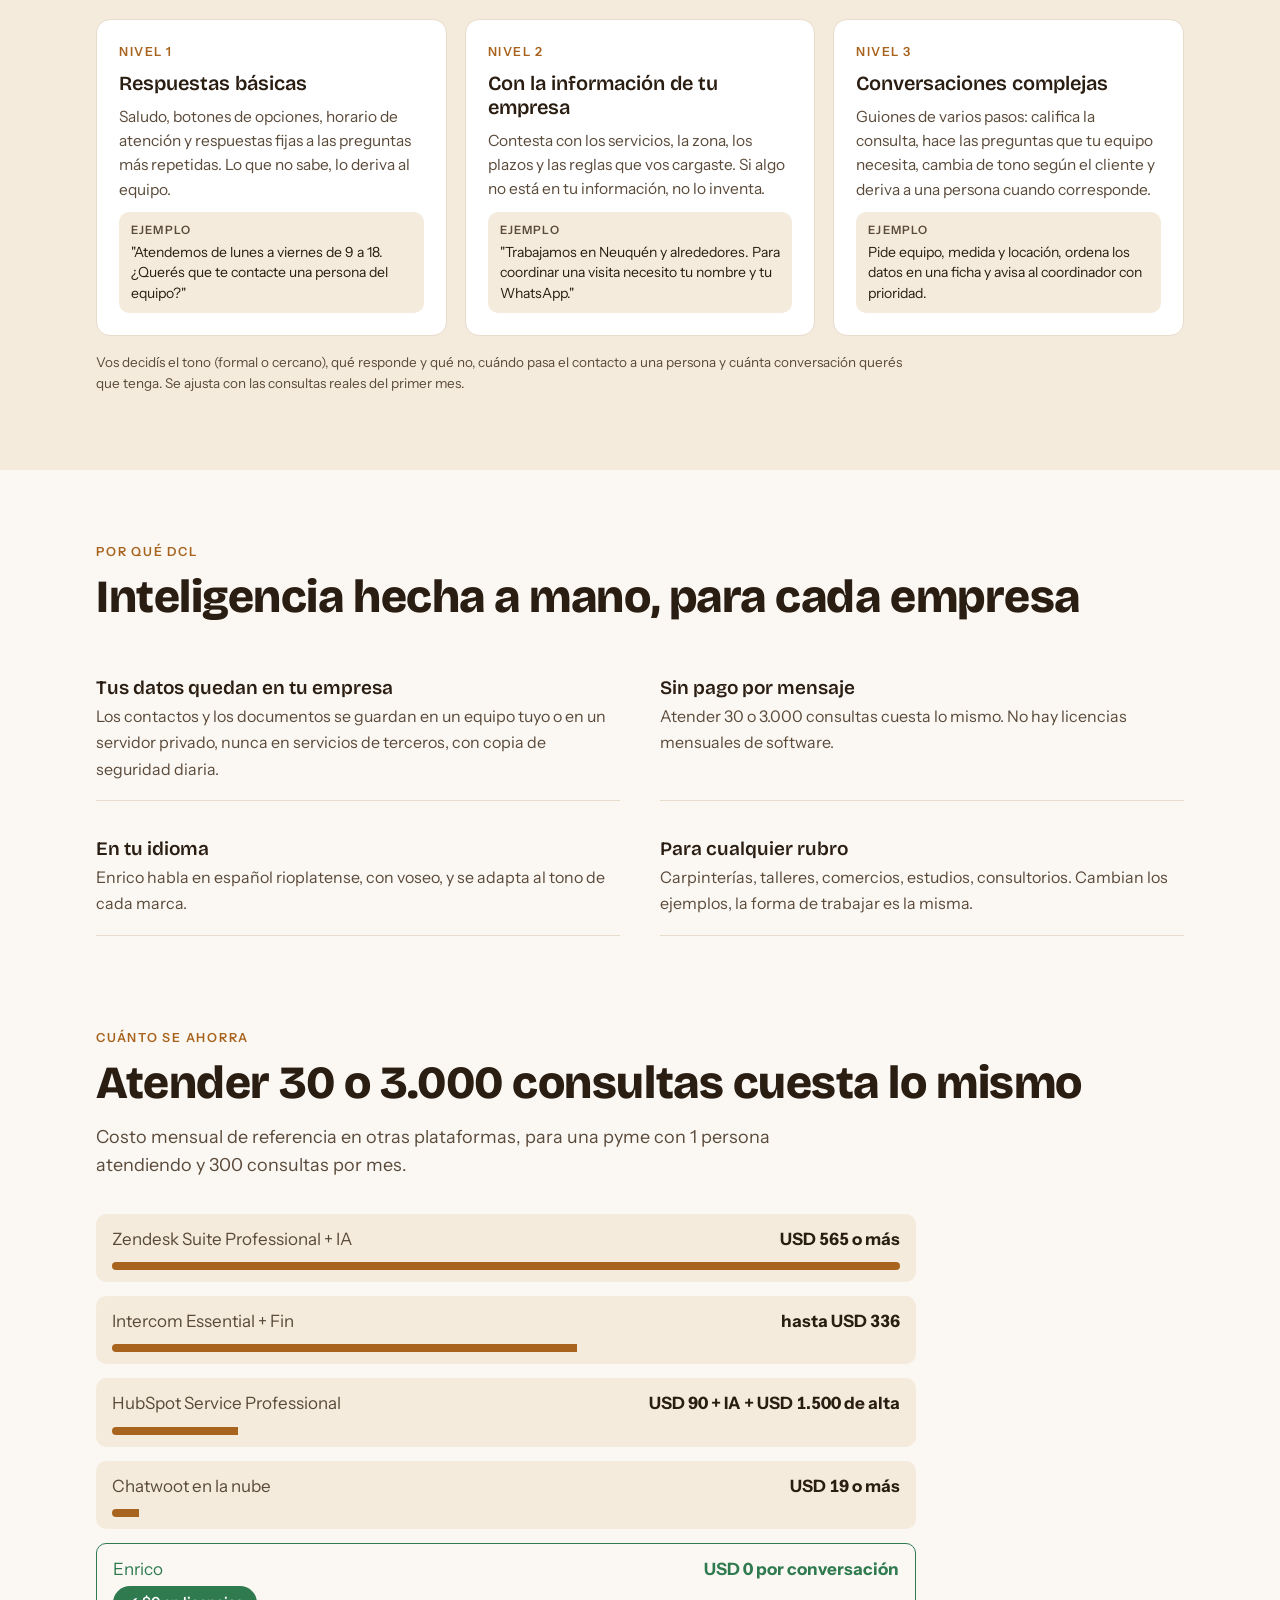
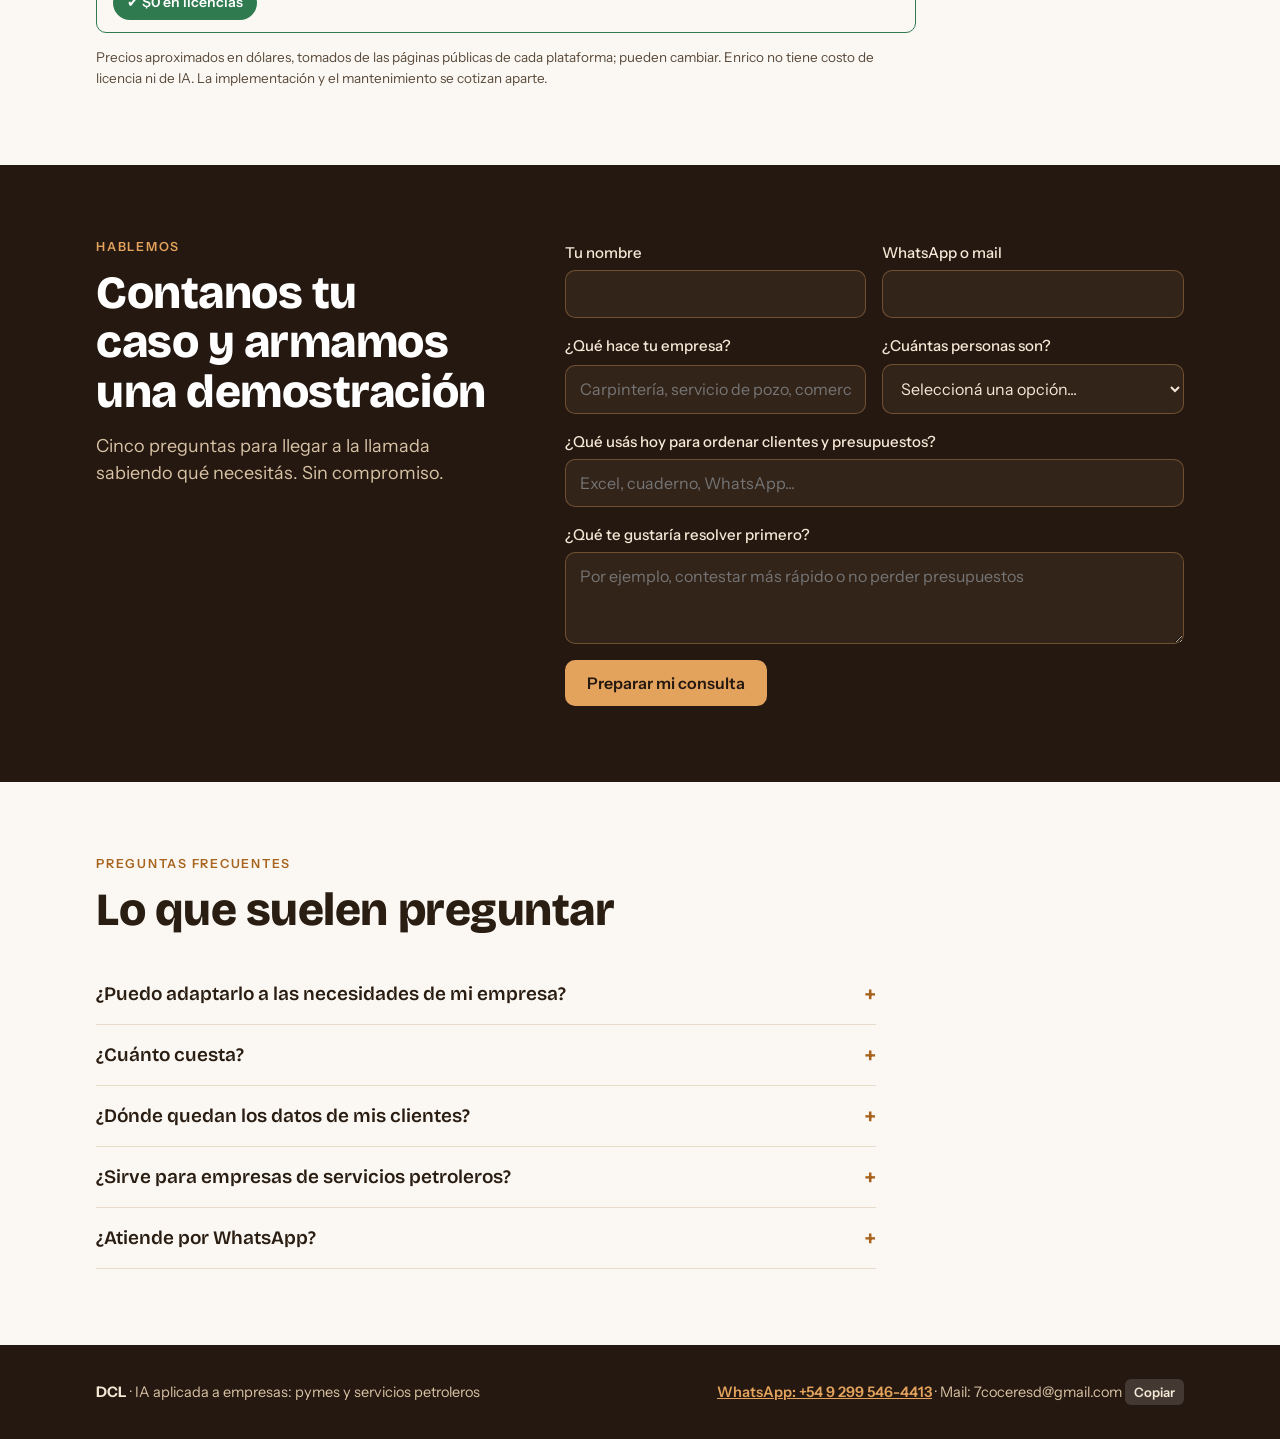
==== commit 82081251: "Update index.html" ====
--- a/index.html
+++ b/index.html
@@ -6,7 +6,7 @@
 <title>DCL Inteligencia a Medida</title>
 <meta name="description" content="Enrico, el asistente con IA de DCL, atiende a los clientes de pymes y de empresas de servicios petroleros e industriales las 24 horas y le deja al equipo los contactos ordenados.">
 <meta property="og:title" content="DCL Inteligencia a Medida">
-<meta property="og:description" content="Asistentes con IA a medida para pymes: atención las 24 horas, contactos ordenados y herramientas de gestión.">
+<meta property="og:description" content="IA aplicada a empresas: asistentes que atienden las 24 horas, contactos ordenados y herramientas de gestión.">
 <meta property="og:type" content="website">
 <link rel="icon" href="data:image/svg+xml,%3Csvg xmlns='http://www.w3.org/2000/svg' viewBox='0 0 200 200'%3E%3Crect width='200' height='200' rx='44' fill='%238a5a2b'/%3E%3Cg fill='none' stroke='%23f3e2cc' stroke-linecap='round' stroke-width='9'%3E%3Cpath d='M100 52A48 48 0 1 1 52.5 107'/%3E%3Cpath d='M100 74A26 26 0 1 1 74.3 104'/%3E%3C/g%3E%3Ccircle cx='100' cy='100' r='9' fill='%23f3e2cc'/%3E%3Ccircle cx='52.5' cy='107' r='10' fill='%23e3a35d'/%3E%3C/svg%3E">
 <meta name="claude:viewport-fit-sides" content="cover">
@@ -286,7 +286,7 @@
       <div>
         <div class="elegi">Elegí tu demo:</div>
         <div class="modo" role="group" aria-label="Elegí el tipo de empresa para la demostración"><button type="button" id="m-pyme" aria-pressed="true">Pyme</button><button type="button" id="m-og" aria-pressed="false">Oil &amp; Gas</button></div>
-        <div class="rub" id="rub" role="group" aria-label="Rubro de la pyme para la demostración"><button type="button" data-r="carp" aria-pressed="true">Carpintería</button><button type="button" data-r="inm" aria-pressed="false">Inmobiliaria</button><button type="button" data-r="taller" aria-pressed="false">Taller mecánico</button></div>
+        <div class="rub" id="rub" role="group" aria-label="Rubro de la pyme para la demostración"><button type="button" data-r="carp" aria-pressed="true">Carpintería</button><button type="button" data-r="inm" aria-pressed="false">Inmobiliaria</button><button type="button" data-r="taller" aria-pressed="false">Taller mecánico</button><button type="button" data-r="salud" aria-pressed="false">Consultorio</button><button type="button" data-r="corralon" aria-pressed="false">Corralón</button><button type="button" data-r="contable" aria-pressed="false">Estudio contable</button></div>
         <div class="phone" role="region" aria-label="Demo del chat de Enrico">
           <div class="sb" aria-hidden="true"><span>9:41</span><i>▂▄▆ ▮</i></div>
           <div class="top"><div class="av">E</div><div><b>Enrico</b><span id="demoSub">Ejemplo con una carpintería</span></div><button type="button" class="reset" id="resetBtn">Reiniciar</button></div>
@@ -444,7 +444,7 @@
 <section>
   <div class="wrap">
     <div class="eyebrow">Por qué DCL</div>
-    <h2>Inteligencia hecha a medida, para cada empresa</h2>
+    <h2>Inteligencia hecha a mano, para cada empresa</h2>
     <div class="why">
       <div><b>Tus datos quedan en tu empresa</b><span>Los contactos y los documentos se guardan en un equipo tuyo o en un servidor privado, nunca en servicios de terceros, con copia de seguridad diaria.</span></div>
       <div><b>Sin pago por mensaje</b><span>Atender 30 o 3.000 consultas cuesta lo mismo. No hay licencias mensuales de software.</span></div>
@@ -521,7 +521,7 @@
 
 <footer>
   <div class="wrap">
-    <span><b>DCL Inteligencia a Medida</b> · Asistentes con IA a medida para pymes y servicios petroleros</span>
+    <span><b>DCL</b> · IA aplicada a empresas: pymes y servicios petroleros</span>
     <span><a class="flink" href="https://wa.me/5492995464413" target="_blank" rel="noopener">WhatsApp: +54 9 299 546-4413</a> · Mail: <span id="mailTxt">7coceresd@gmail.com</span> <button type="button" class="copymini" id="copyMail">Copiar</button></span>
   </div>
 </footer>
@@ -561,6 +561,21 @@
       q2:'¿Qué marca y modelo es?',ph2:'Marca y modelo',
       q3:'¿Qué día te queda cómodo para traerlo?',ph3:'Por ejemplo, el jueves a la mañana',
       end:'¡Listo! El taller te va a escribir a la brevedad por WhatsApp.'},
+    salud:{sub:'Ejemplo con un consultorio',hi:'¡Hola! Soy Enrico, el asistente de un consultorio. ¿En qué podemos ayudarte?',chips:['Pedir un turno','Obras sociales','Horarios y dirección','Otra consulta'],
+      a1:'Gracias. El equipo te confirma el turno y las coberturas. ¿Me dejás tu nombre y tu WhatsApp así te escriben?',ph1:'Por ejemplo, Laura, 299 154 123456',
+      q2:'¿Qué obra social o prepaga tenés? (si no tenés o preferís no decirlo, no pasa nada)',ph2:'Obra social o particular',
+      q3:'¿Qué días y horarios te quedan cómodos?',ph3:'Por ejemplo, martes a la tarde',
+      end:'¡Listo! El consultorio te va a escribir a la brevedad por WhatsApp.'},
+    corralon:{sub:'Ejemplo con un corralón o ferretería',hi:'¡Hola! Soy Enrico, el asistente de un corralón. ¿Qué materiales necesitás?',chips:['Materiales para obra','Herramientas','Pedido con envío','Presupuesto'],
+      a1:'Gracias. Los precios y el stock los confirma el equipo comercial. ¿Me dejás tu nombre y tu WhatsApp así te escriben?',ph1:'Por ejemplo, Raúl, 299 154 123456',
+      q2:'¿Qué materiales o cantidades necesitás, más o menos?',ph2:'Por ejemplo, 50 bolsas de cemento',
+      q3:'¿Lo retirás o necesitás envío? ¿A qué barrio?',ph3:'Retiro o barrio de entrega',
+      end:'¡Listo! El equipo comercial te va a escribir a la brevedad por WhatsApp.'},
+    contable:{sub:'Ejemplo con un estudio contable',hi:'¡Hola! Soy Enrico, el asistente de un estudio contable. ¿En qué podemos ayudarte?',chips:['Monotributo','Sociedades','Impuestos','Trámites','Otra consulta'],
+      a1:'Gracias. Un profesional del estudio te responde con los detalles. ¿Me dejás tu nombre y tu WhatsApp así te escriben?',ph1:'Por ejemplo, Sofía, 299 154 123456',
+      q2:'¿Sos monotributista, tenés una empresa o todavía no tenés actividad?',ph2:'Tu situación actual',
+      q3:'¿Para cuándo necesitás resolverlo, más o menos?',ph3:'Por ejemplo, este mes',
+      end:'¡Listo! Un profesional del estudio te va a escribir a la brevedad por WhatsApp.'},
     og:{sub:'Ejemplo con una empresa de servicios de campo',hi:'Hola, soy Enrico. Contamos con unidades móviles para pruebas hidráulicas, torqueo y limpieza industrial. ¿En qué servicio podemos ayudarlo?',chips:['Prueba hidráulica','Montaje y torqueo','Limpieza industrial','Mantenimiento','Transporte y logística'],
       a1:'Gracias. Los detalles técnicos y la cotización los define el área comercial. ¿Me indica su nombre y la empresa para la que trabaja?',ph1:'Por ejemplo, Marcos Díaz, Operadora X',
       q2:'¿En qué yacimiento o locación se haría el trabajo? Si todavía no lo sabe, puede omitirlo.',ph2:'Yacimiento, locación o "no lo sé"',
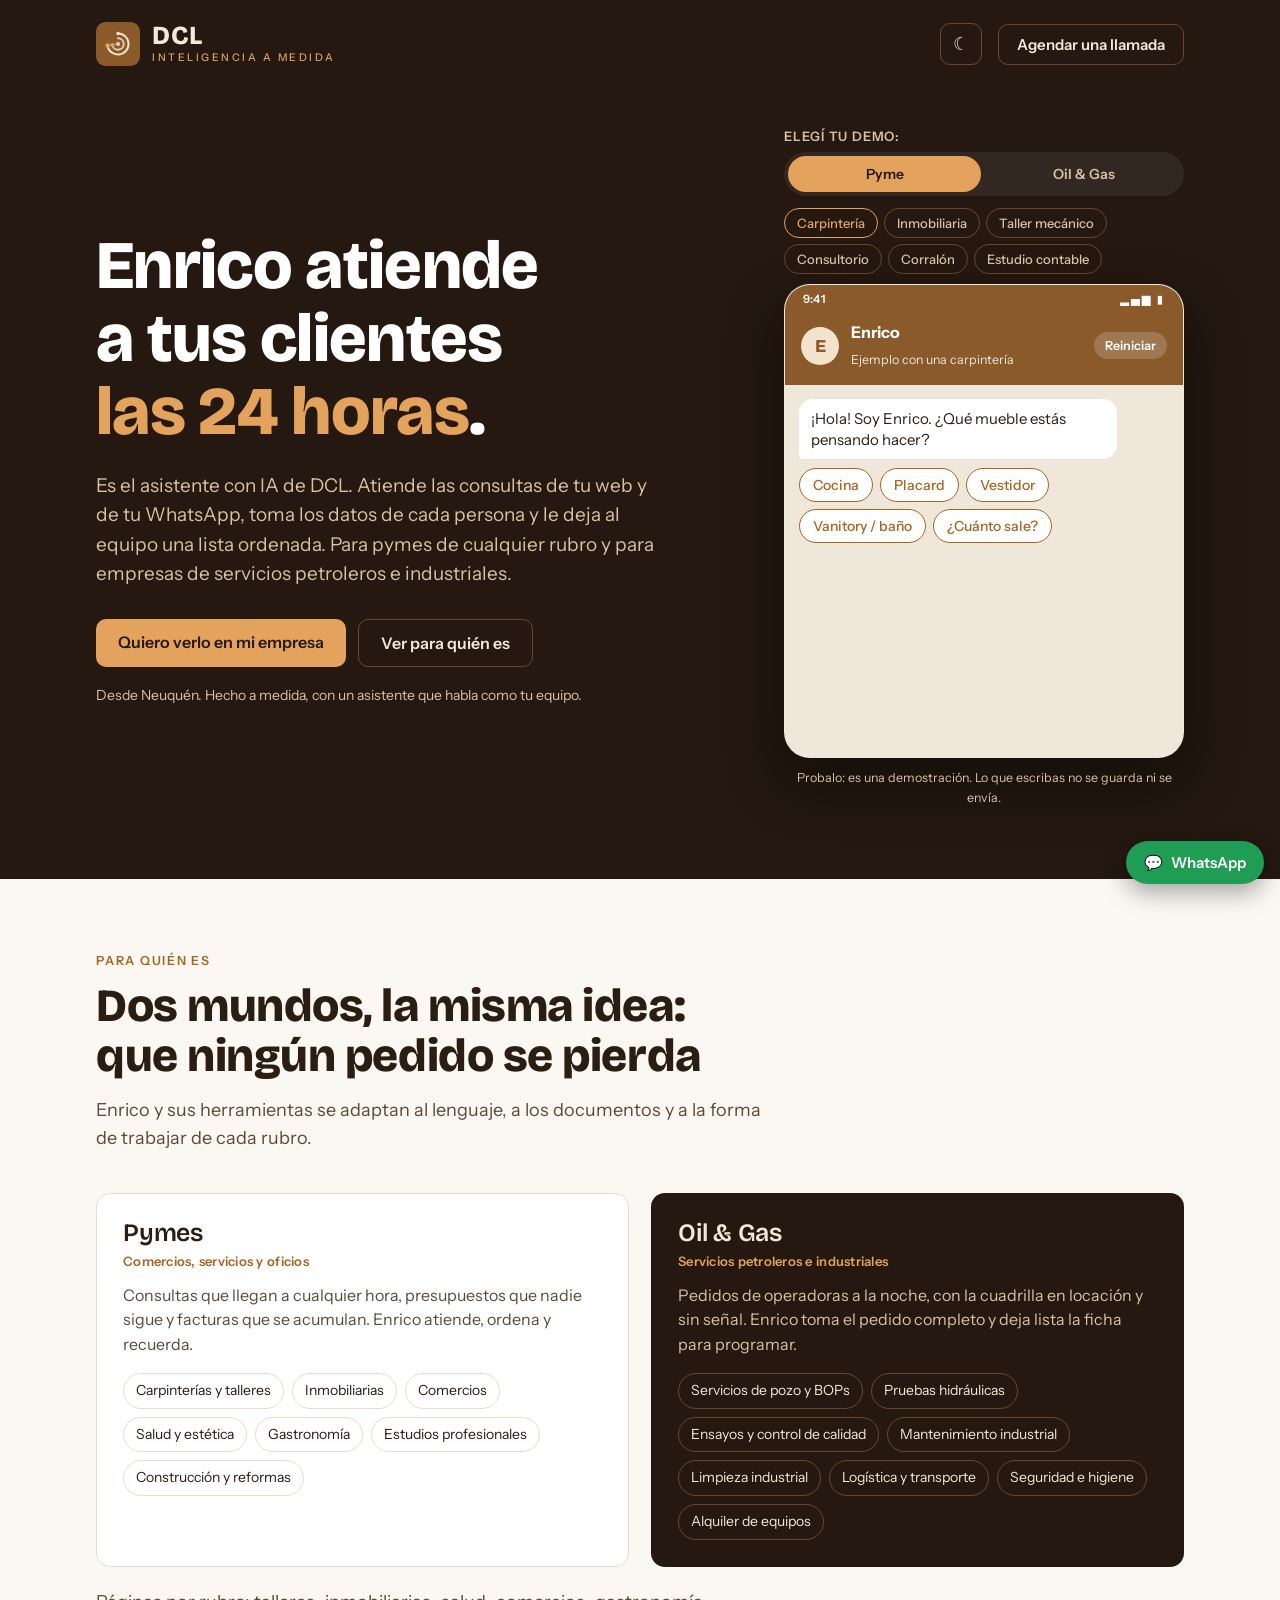
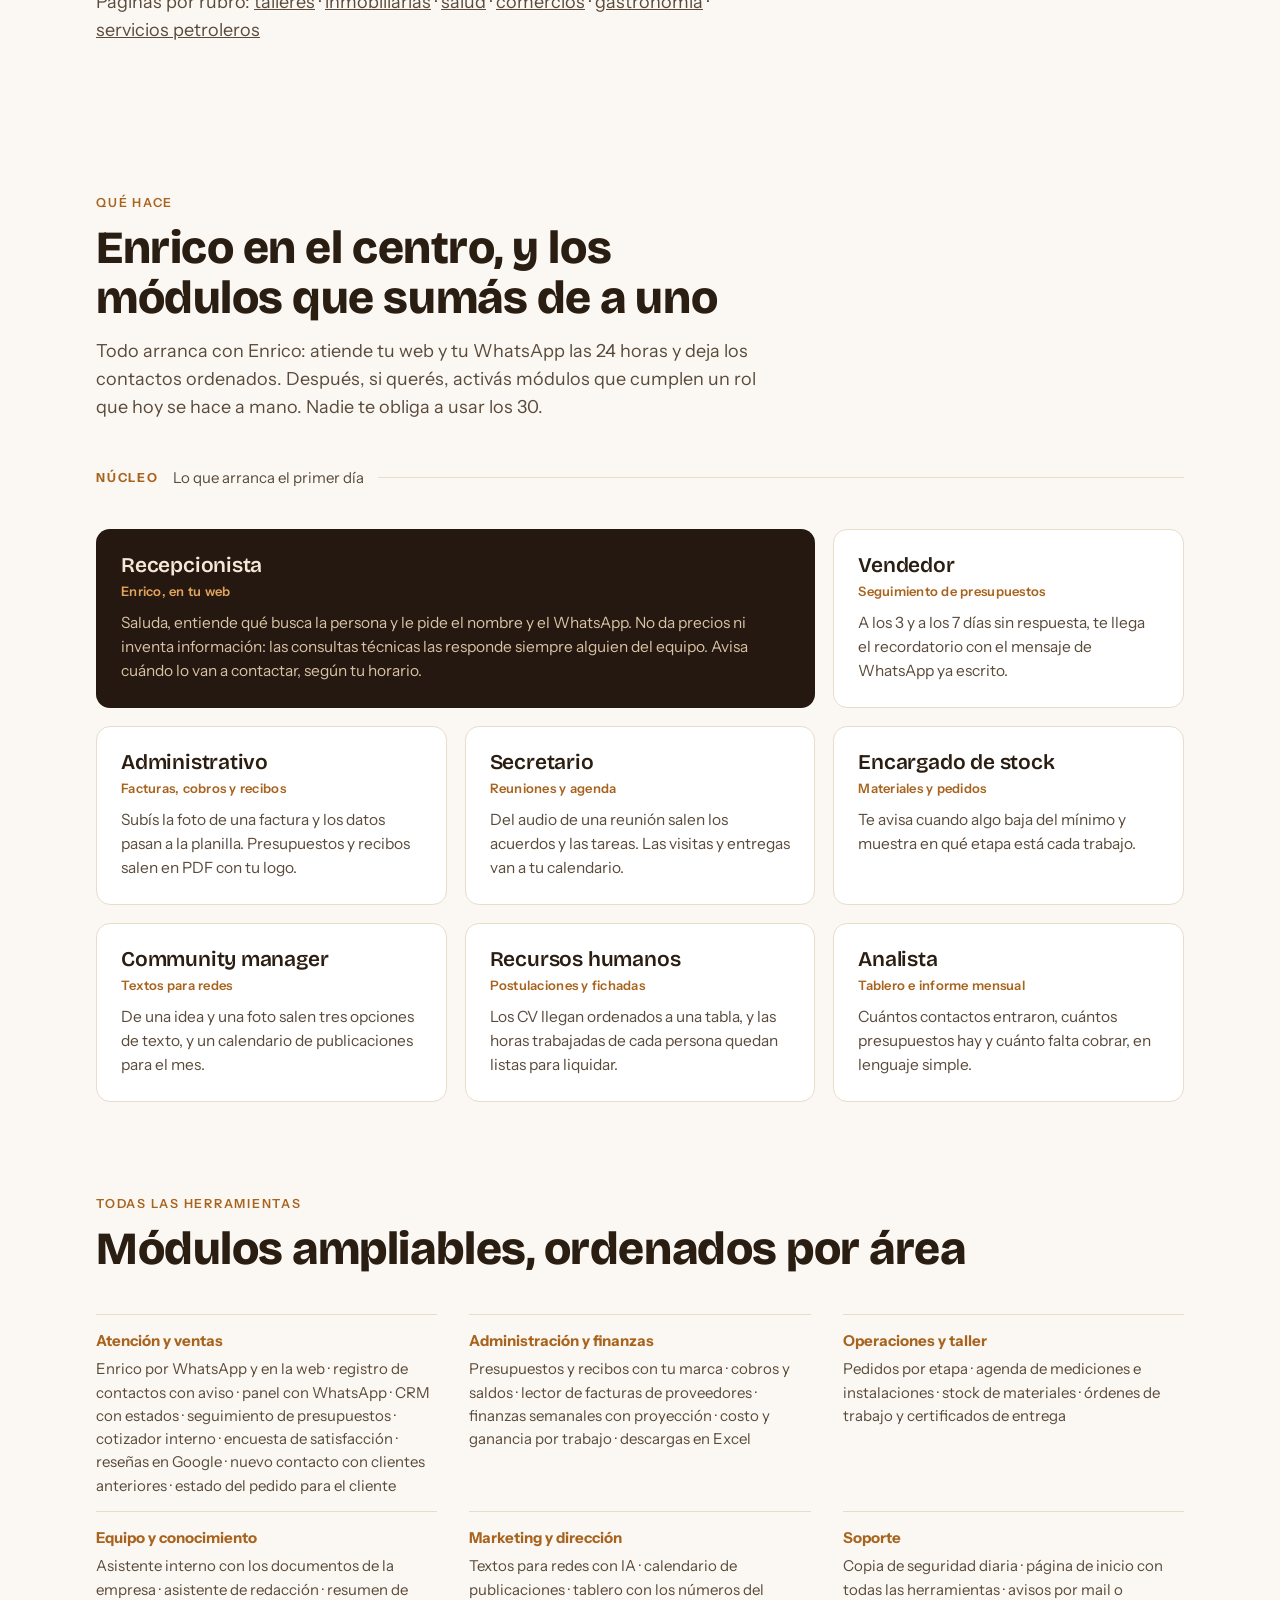
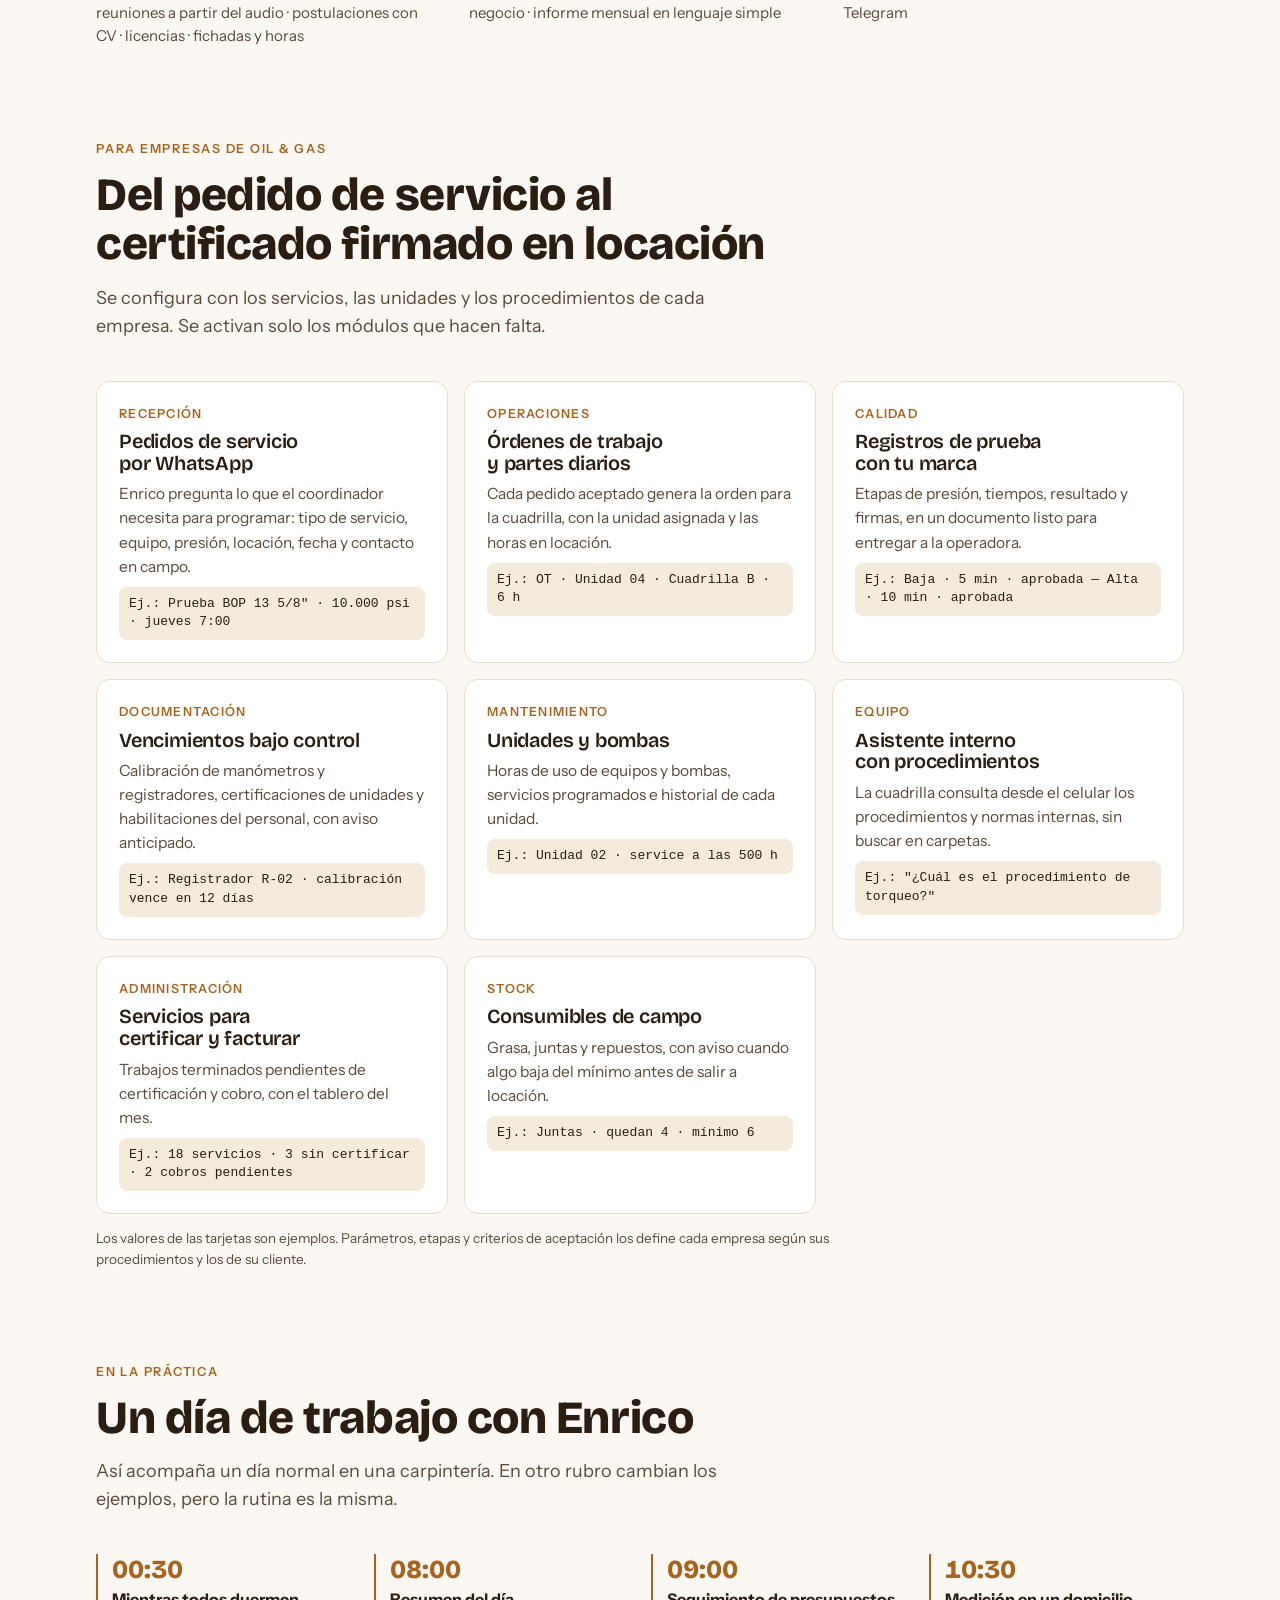
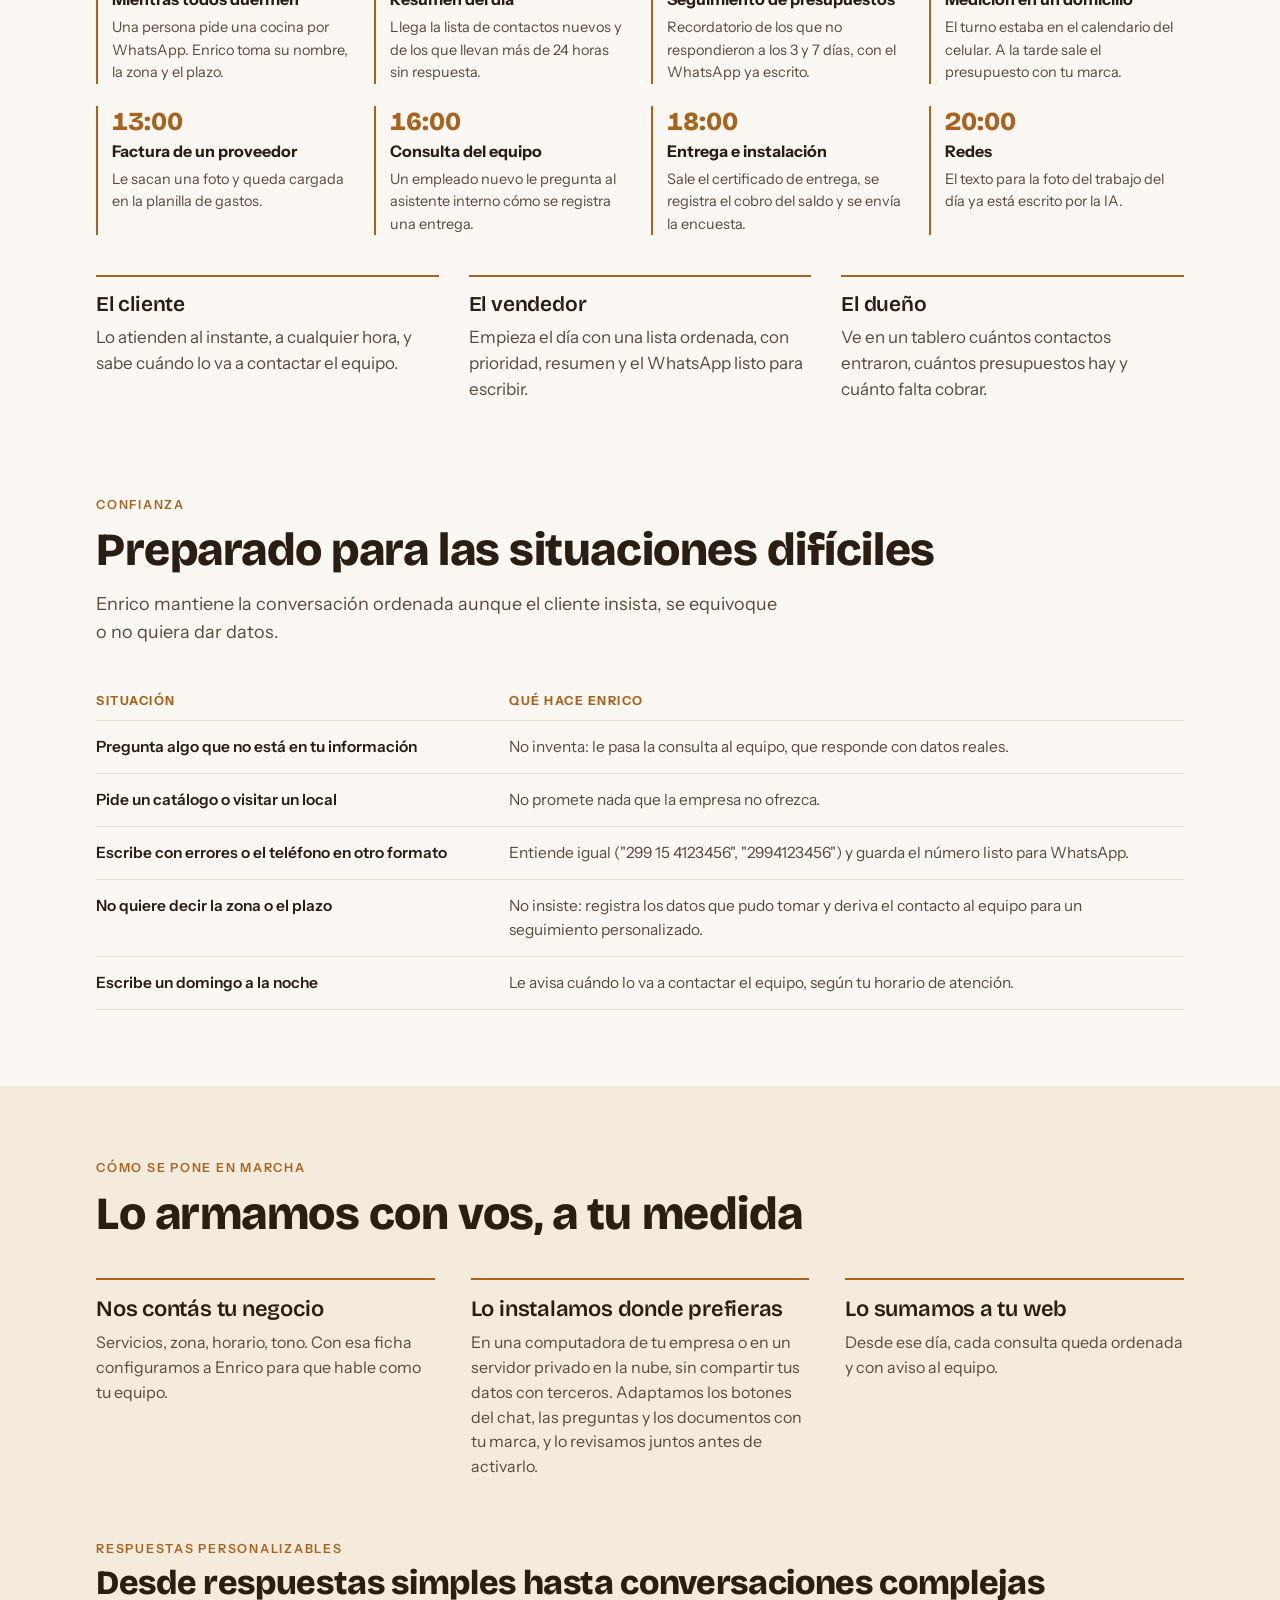
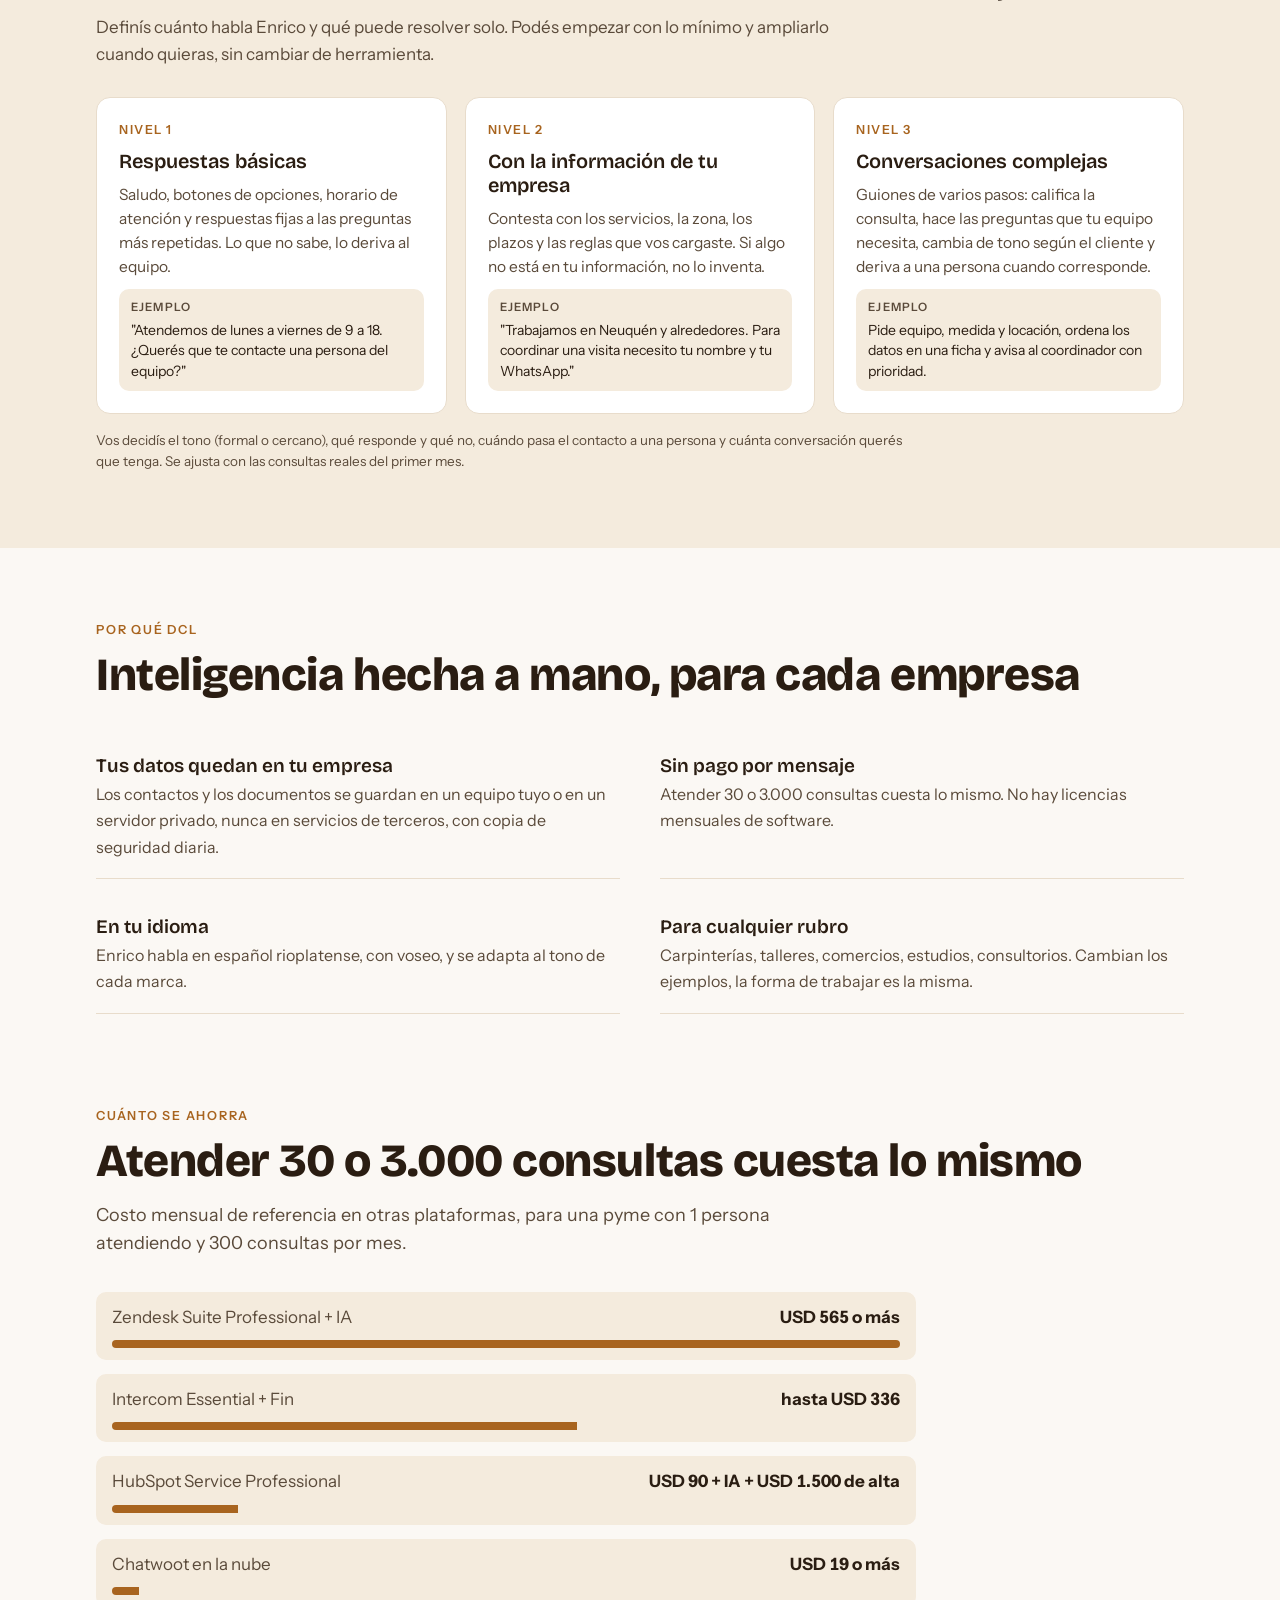
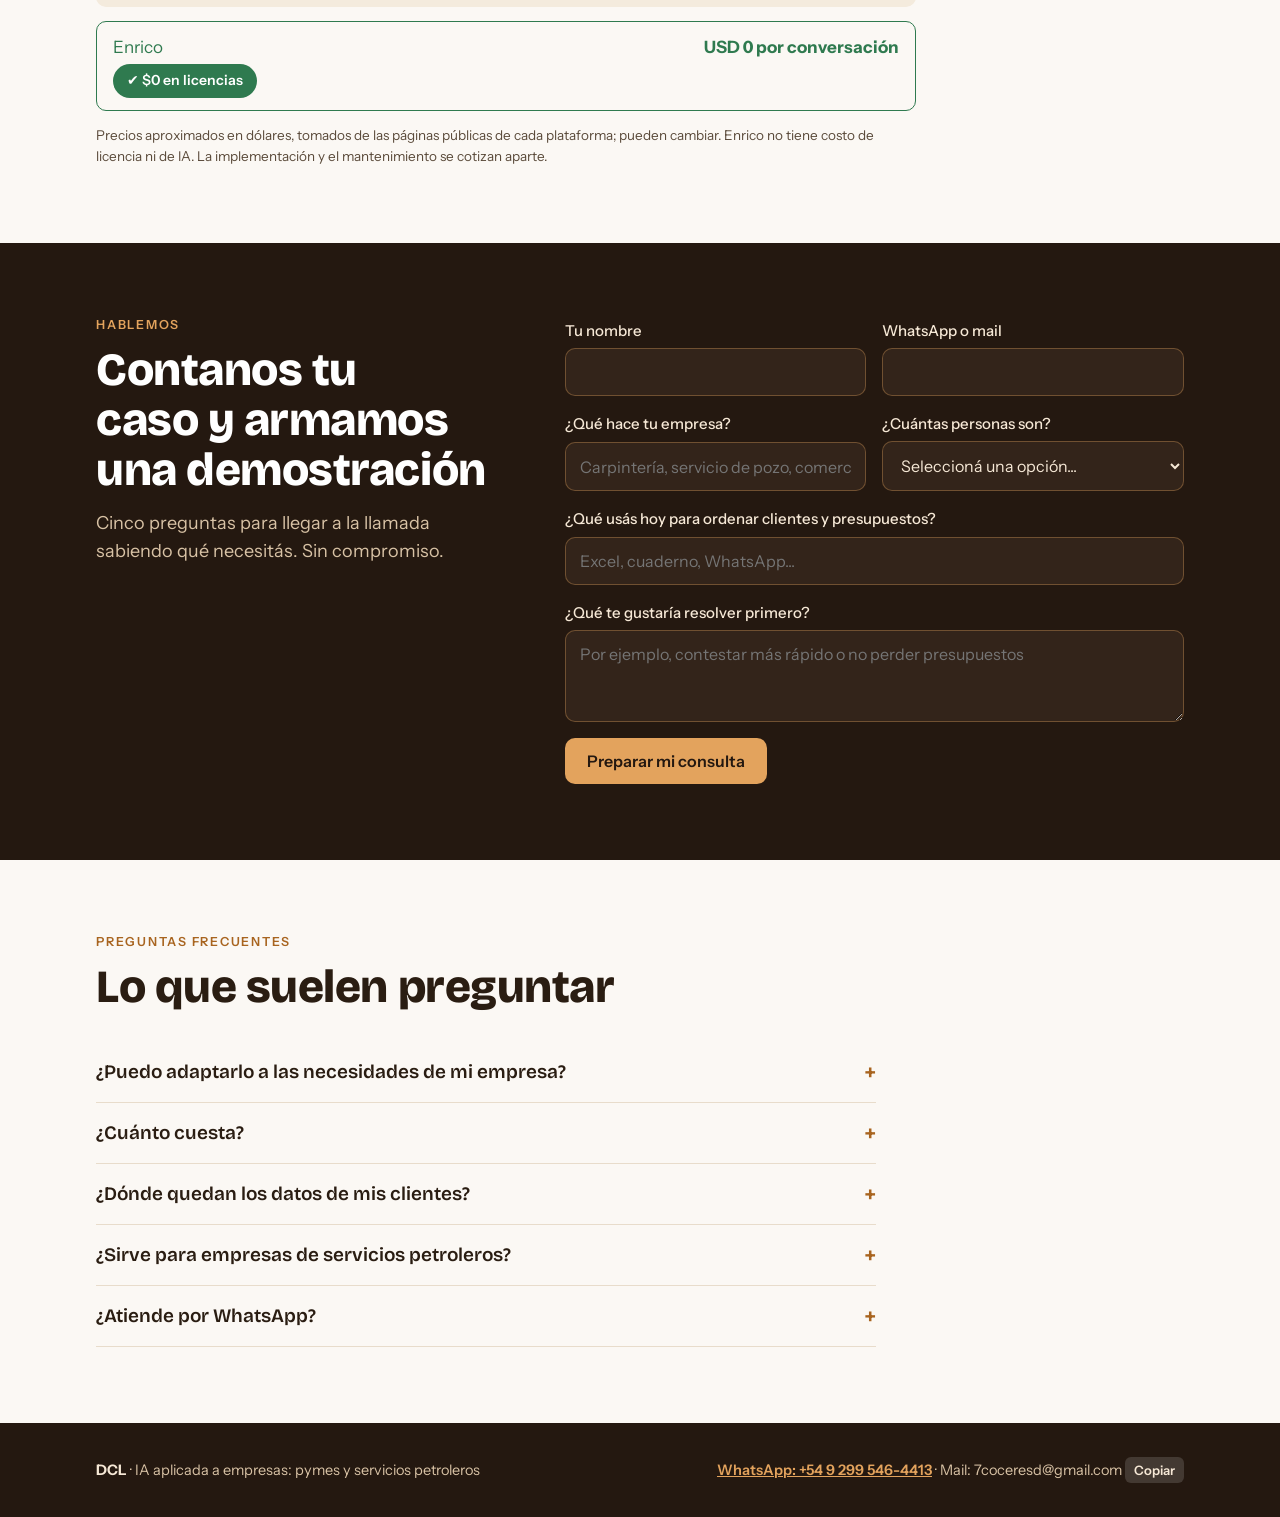
==== commit 3b0da8e6: "Páginas por rubro (talleres, inmobiliarias, salud, comercios, gastronomía, servicios petroleros), si" ====
--- a/index.html
+++ b/index.html
@@ -8,6 +8,7 @@
 <meta property="og:title" content="DCL Inteligencia a Medida">
 <meta property="og:description" content="IA aplicada a empresas: asistentes que atienden las 24 horas, contactos ordenados y herramientas de gestión.">
 <meta property="og:type" content="website">
+<link rel="canonical" href="https://7dcl.github.io/">
 <link rel="icon" href="data:image/svg+xml,%3Csvg xmlns='http://www.w3.org/2000/svg' viewBox='0 0 200 200'%3E%3Crect width='200' height='200' rx='44' fill='%238a5a2b'/%3E%3Cg fill='none' stroke='%23f3e2cc' stroke-linecap='round' stroke-width='9'%3E%3Cpath d='M100 52A48 48 0 1 1 52.5 107'/%3E%3Cpath d='M100 74A26 26 0 1 1 74.3 104'/%3E%3C/g%3E%3Ccircle cx='100' cy='100' r='9' fill='%23f3e2cc'/%3E%3Ccircle cx='52.5' cy='107' r='10' fill='%23e3a35d'/%3E%3C/svg%3E">
 <meta name="claude:viewport-fit-sides" content="cover">
 <link rel="preconnect" href="https://fonts.googleapis.com">
@@ -320,6 +321,7 @@
         <ul><li>Servicios de pozo y BOPs</li><li>Pruebas hidráulicas</li><li>Ensayos y control de calidad</li><li>Mantenimiento industrial</li><li>Limpieza industrial</li><li>Logística y transporte</li><li>Seguridad e higiene</li><li>Alquiler de equipos</li></ul>
       </article>
     </div>
+    <p class="sub" style="margin-top:22px">Páginas por rubro: <a href="talleres-mecanicos/">talleres</a> · <a href="inmobiliarias/">inmobiliarias</a> · <a href="consultorios/">salud</a> · <a href="comercios/">comercios</a> · <a href="gastronomia/">gastronomía</a> · <a href="servicios-petroleros/">servicios petroleros</a></p>
   </div>
 </section>
 
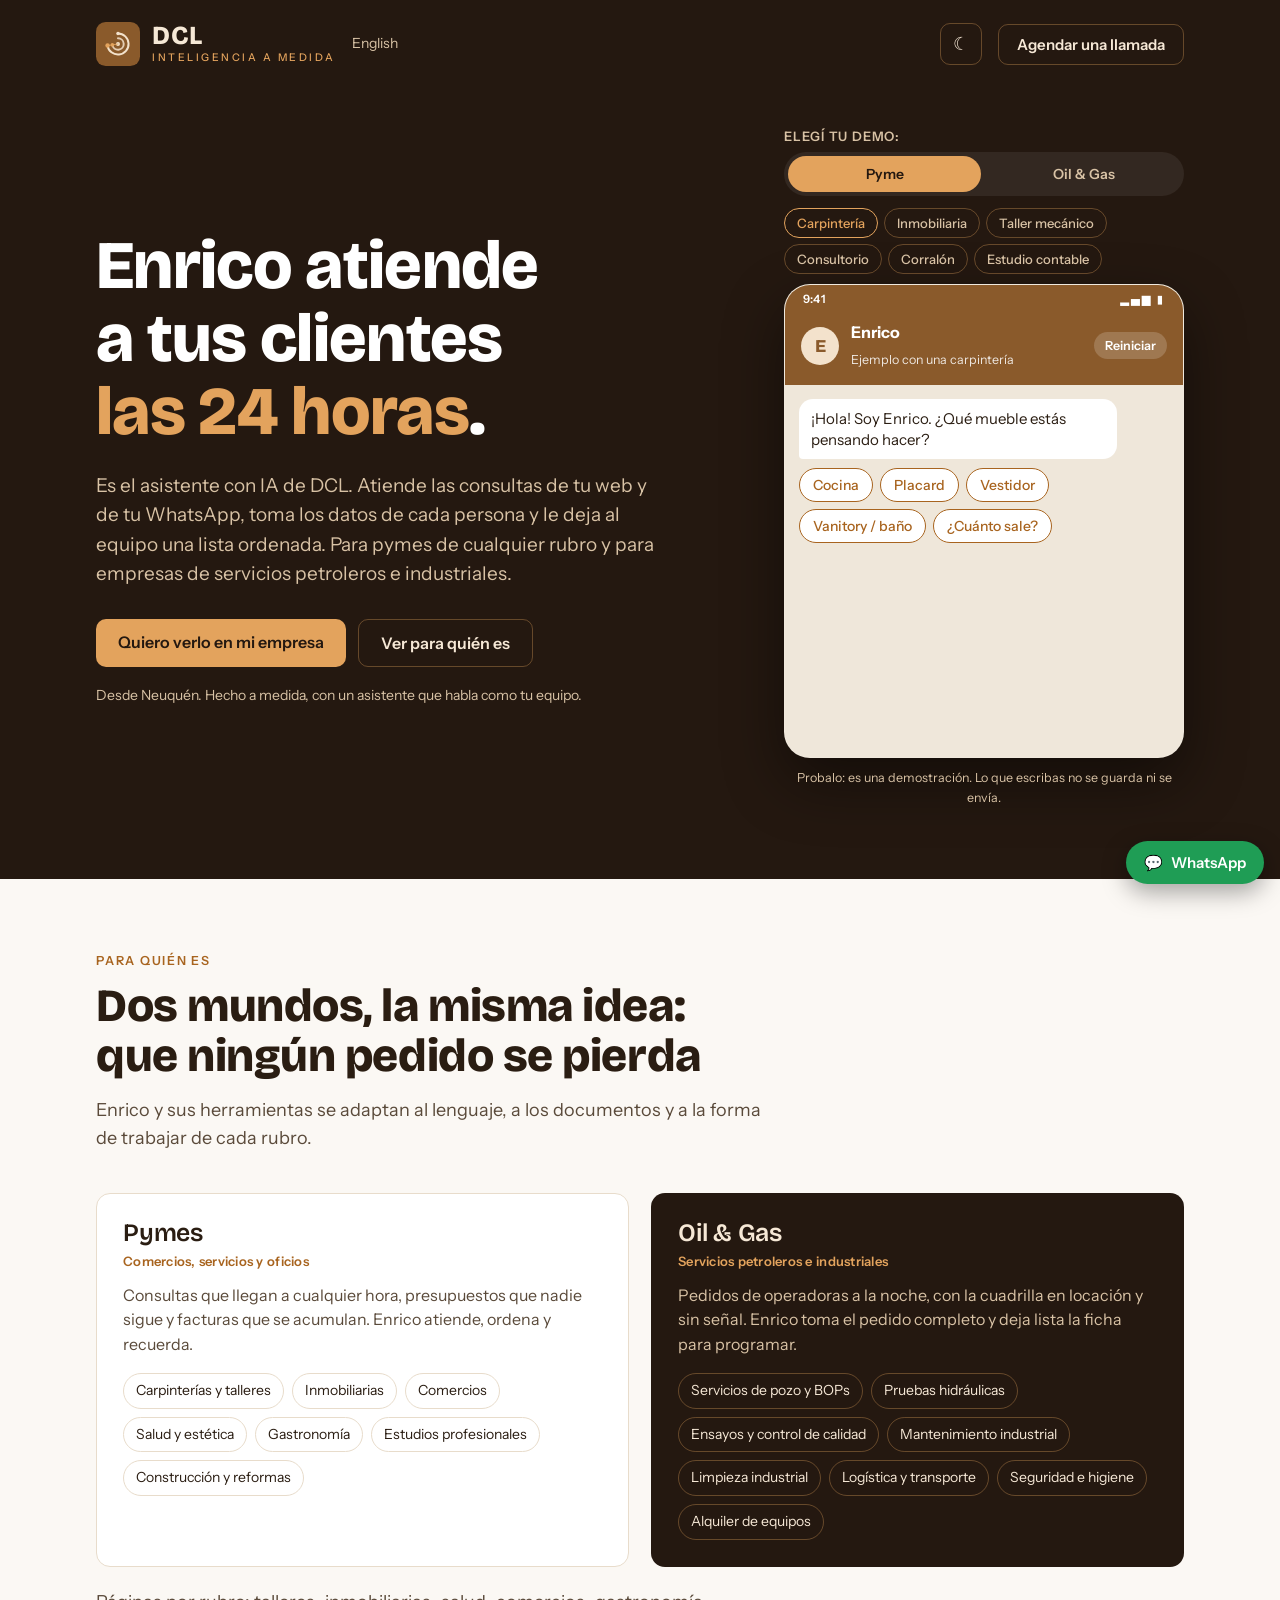
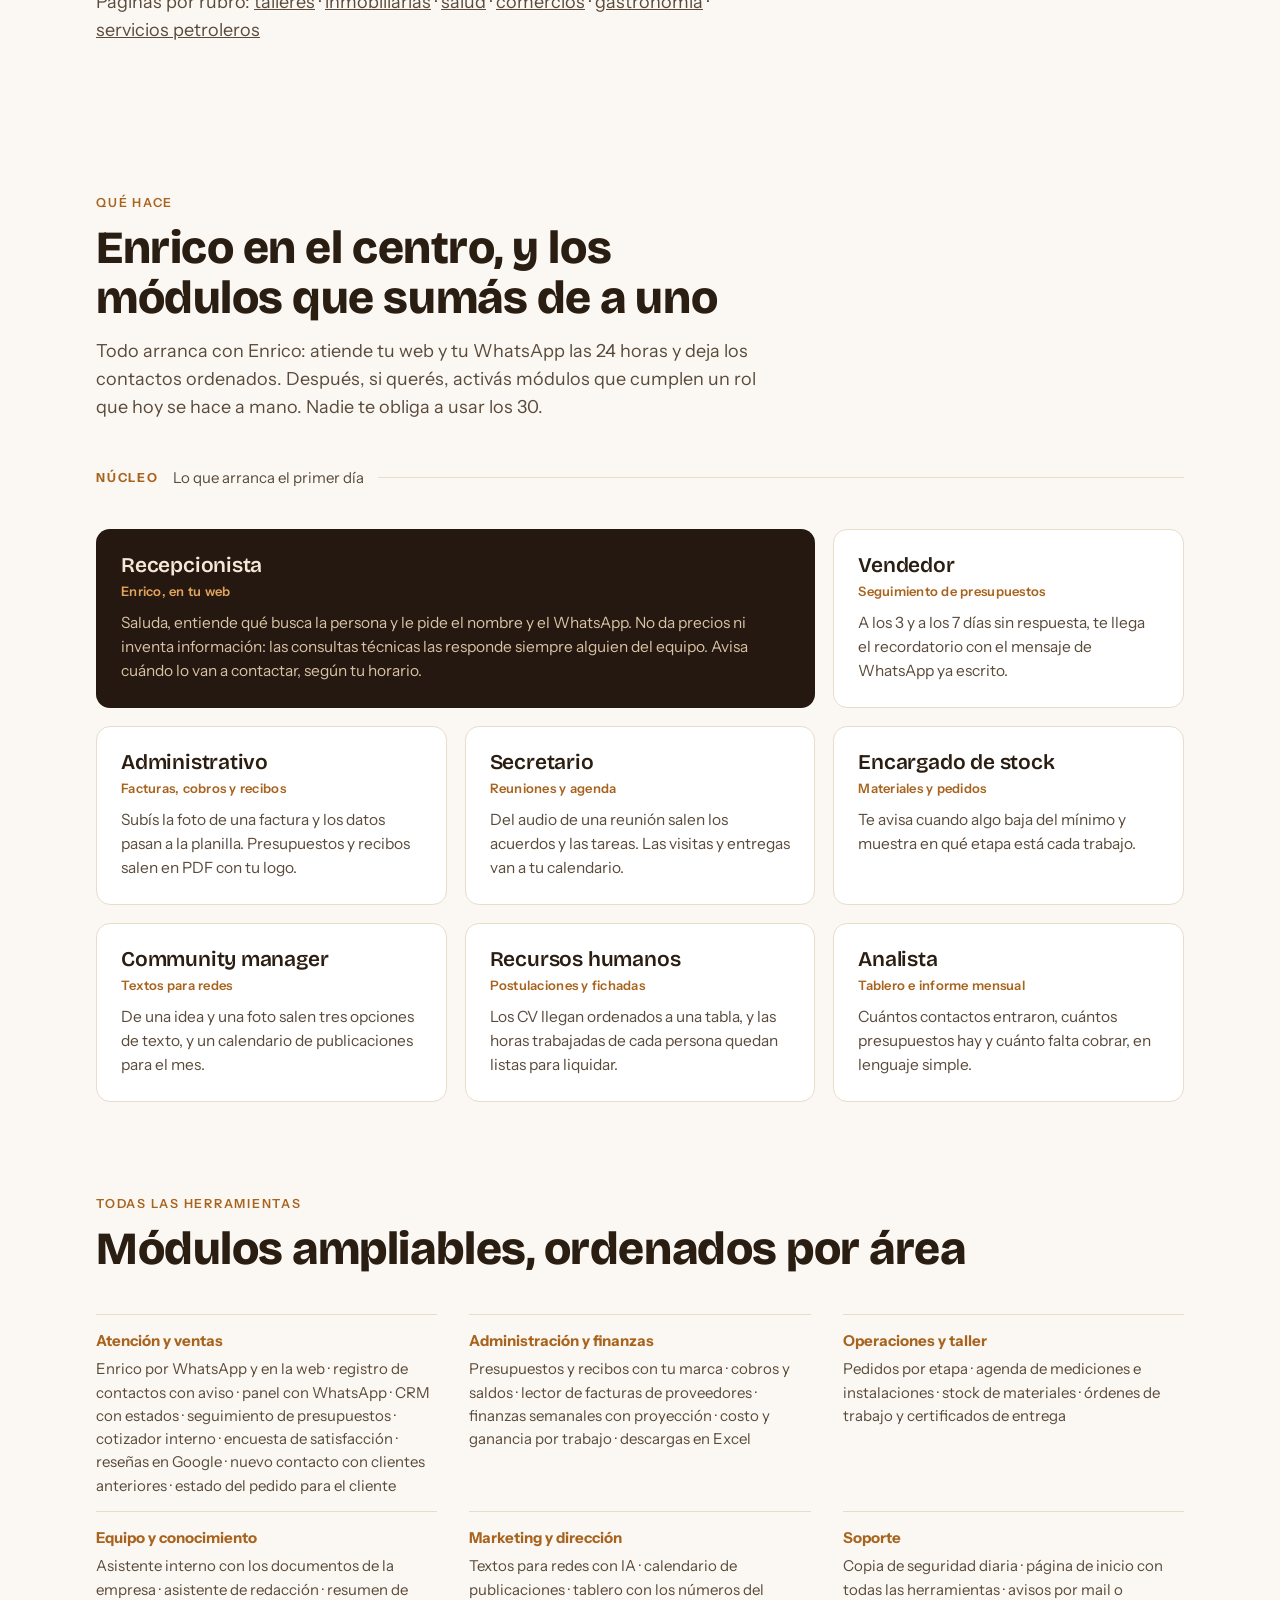
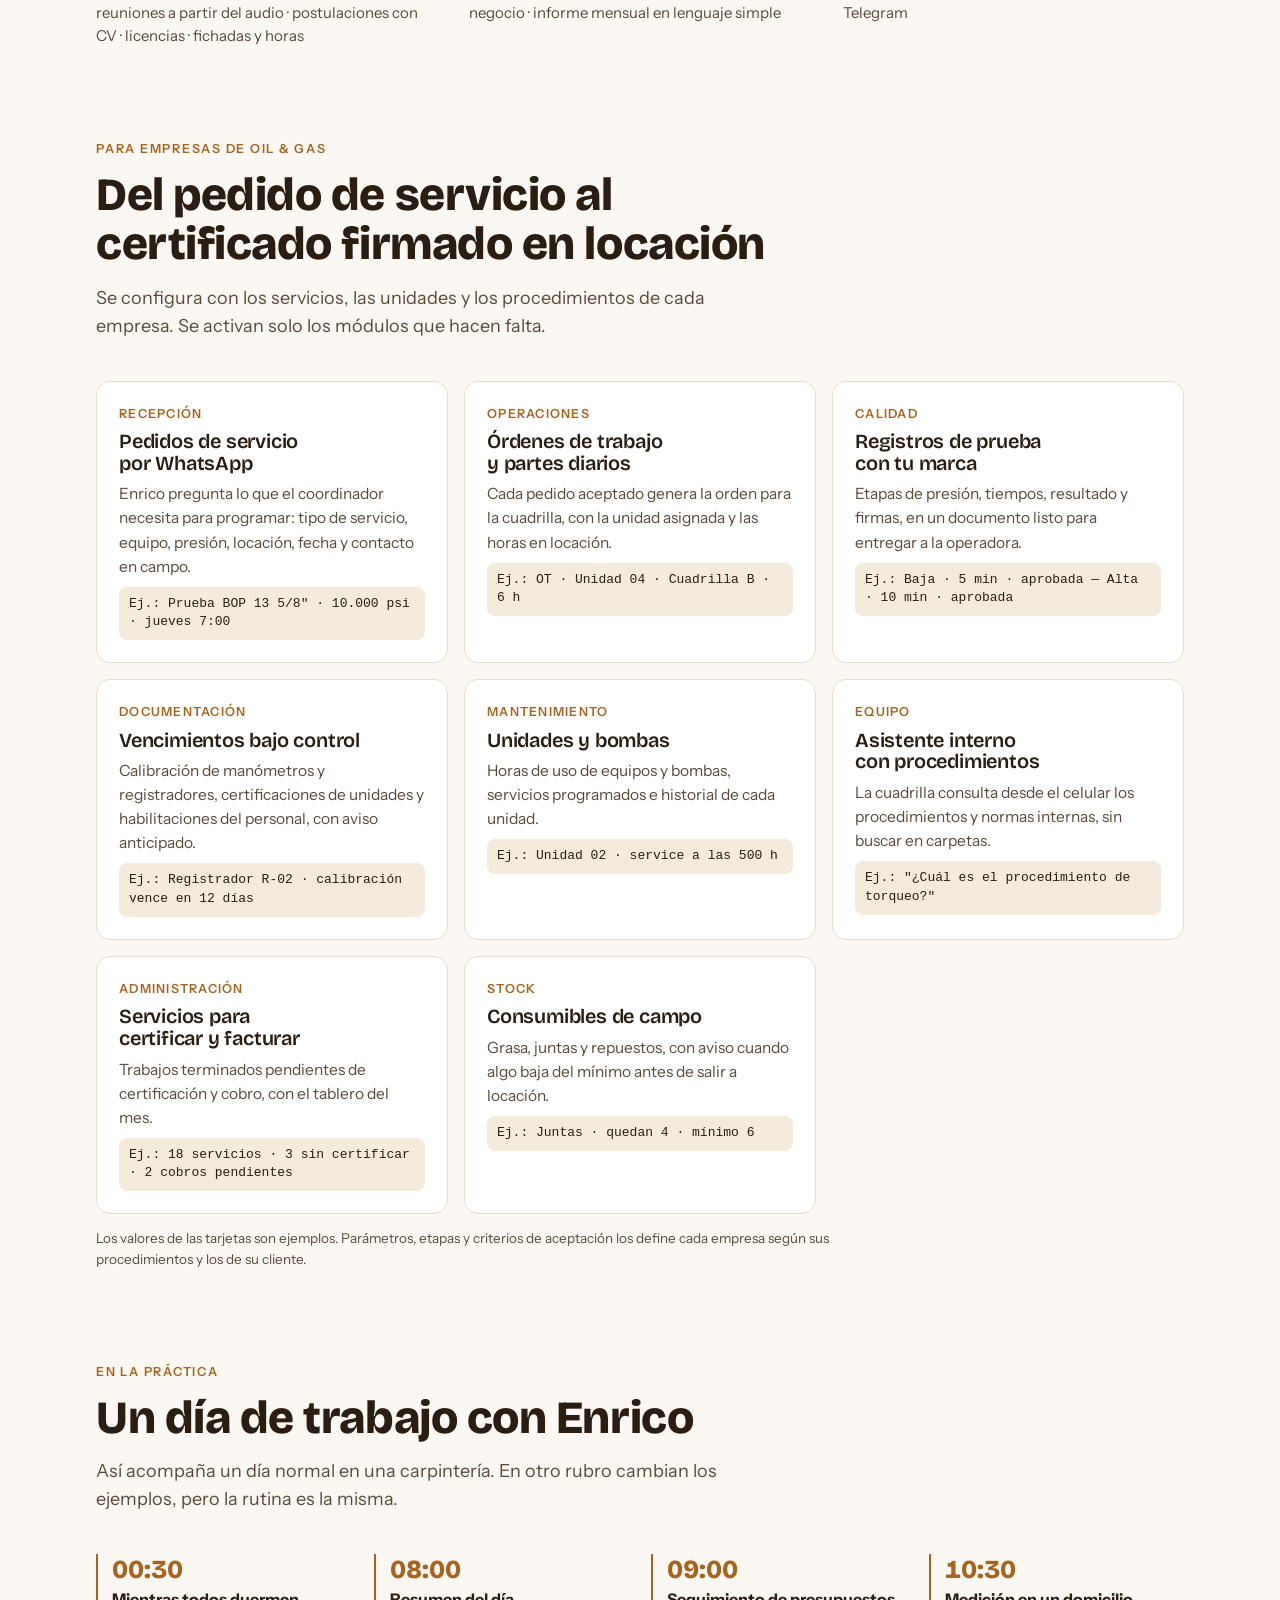
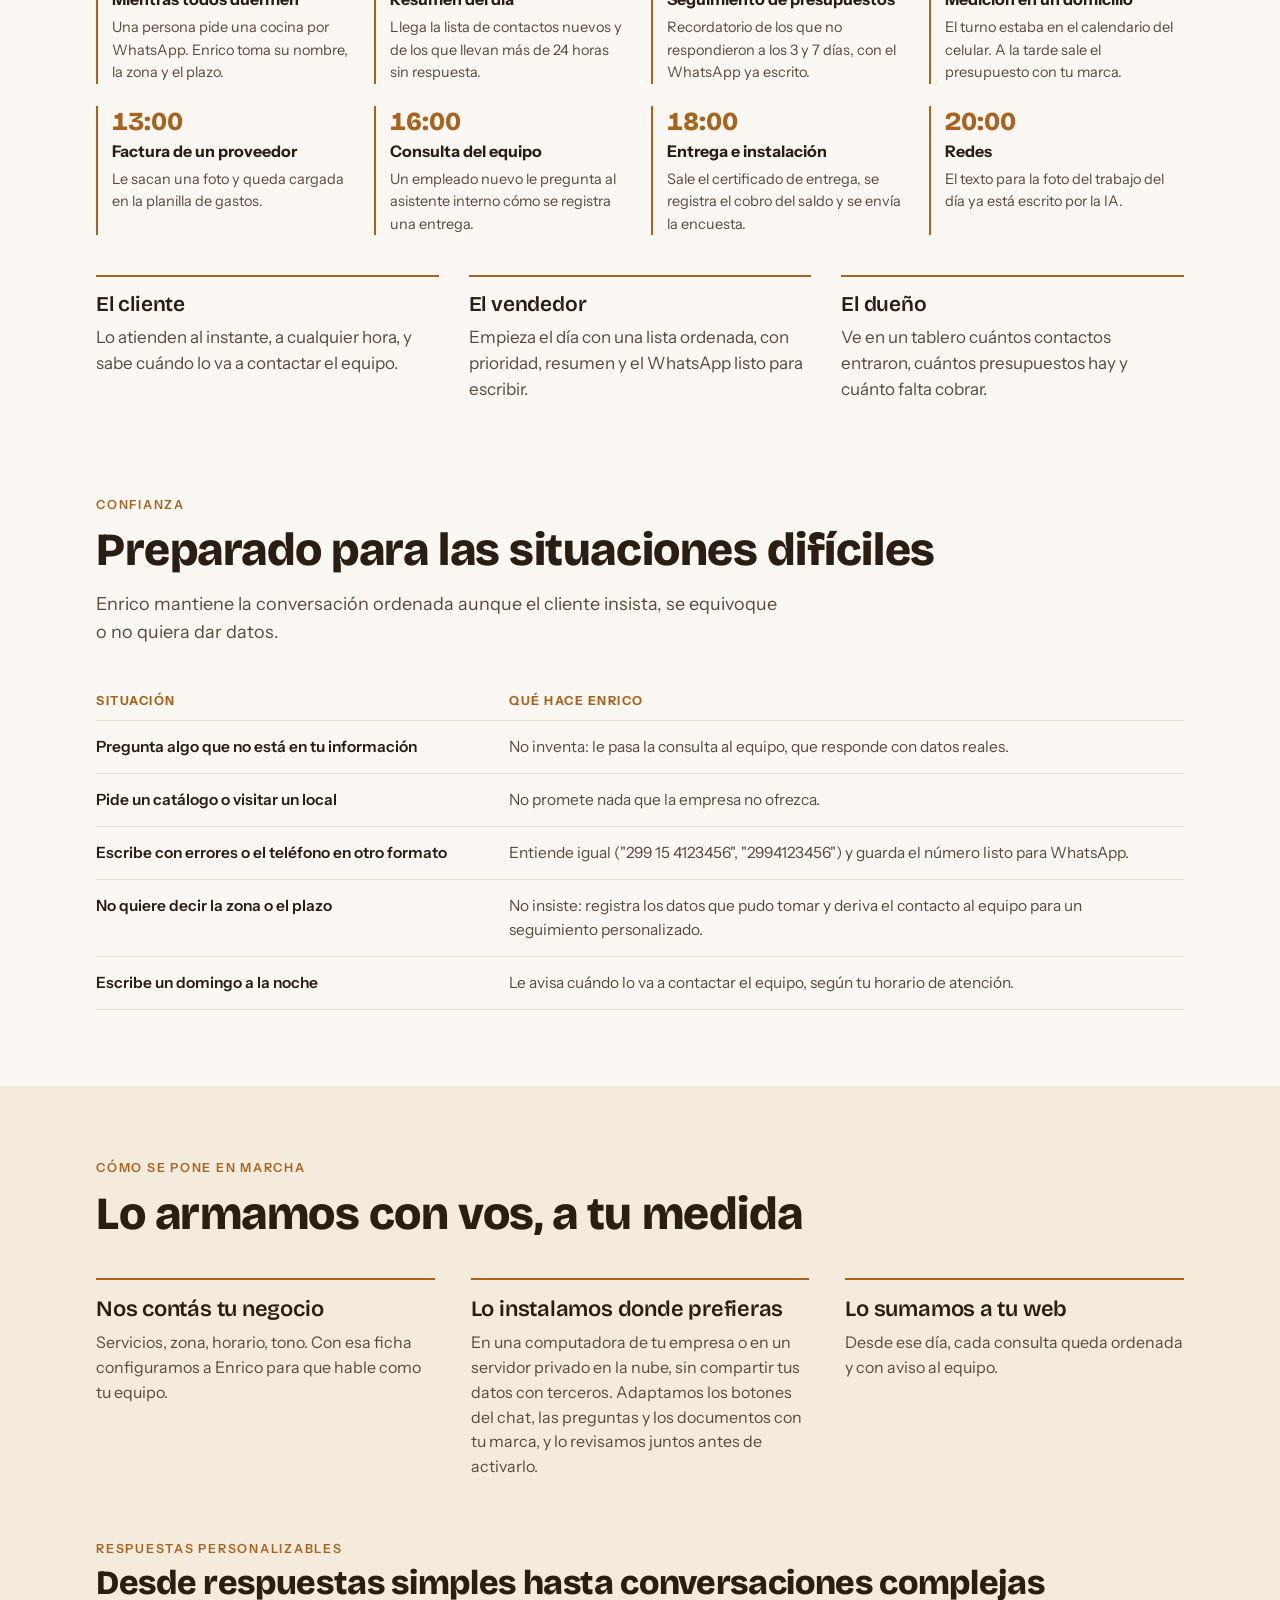
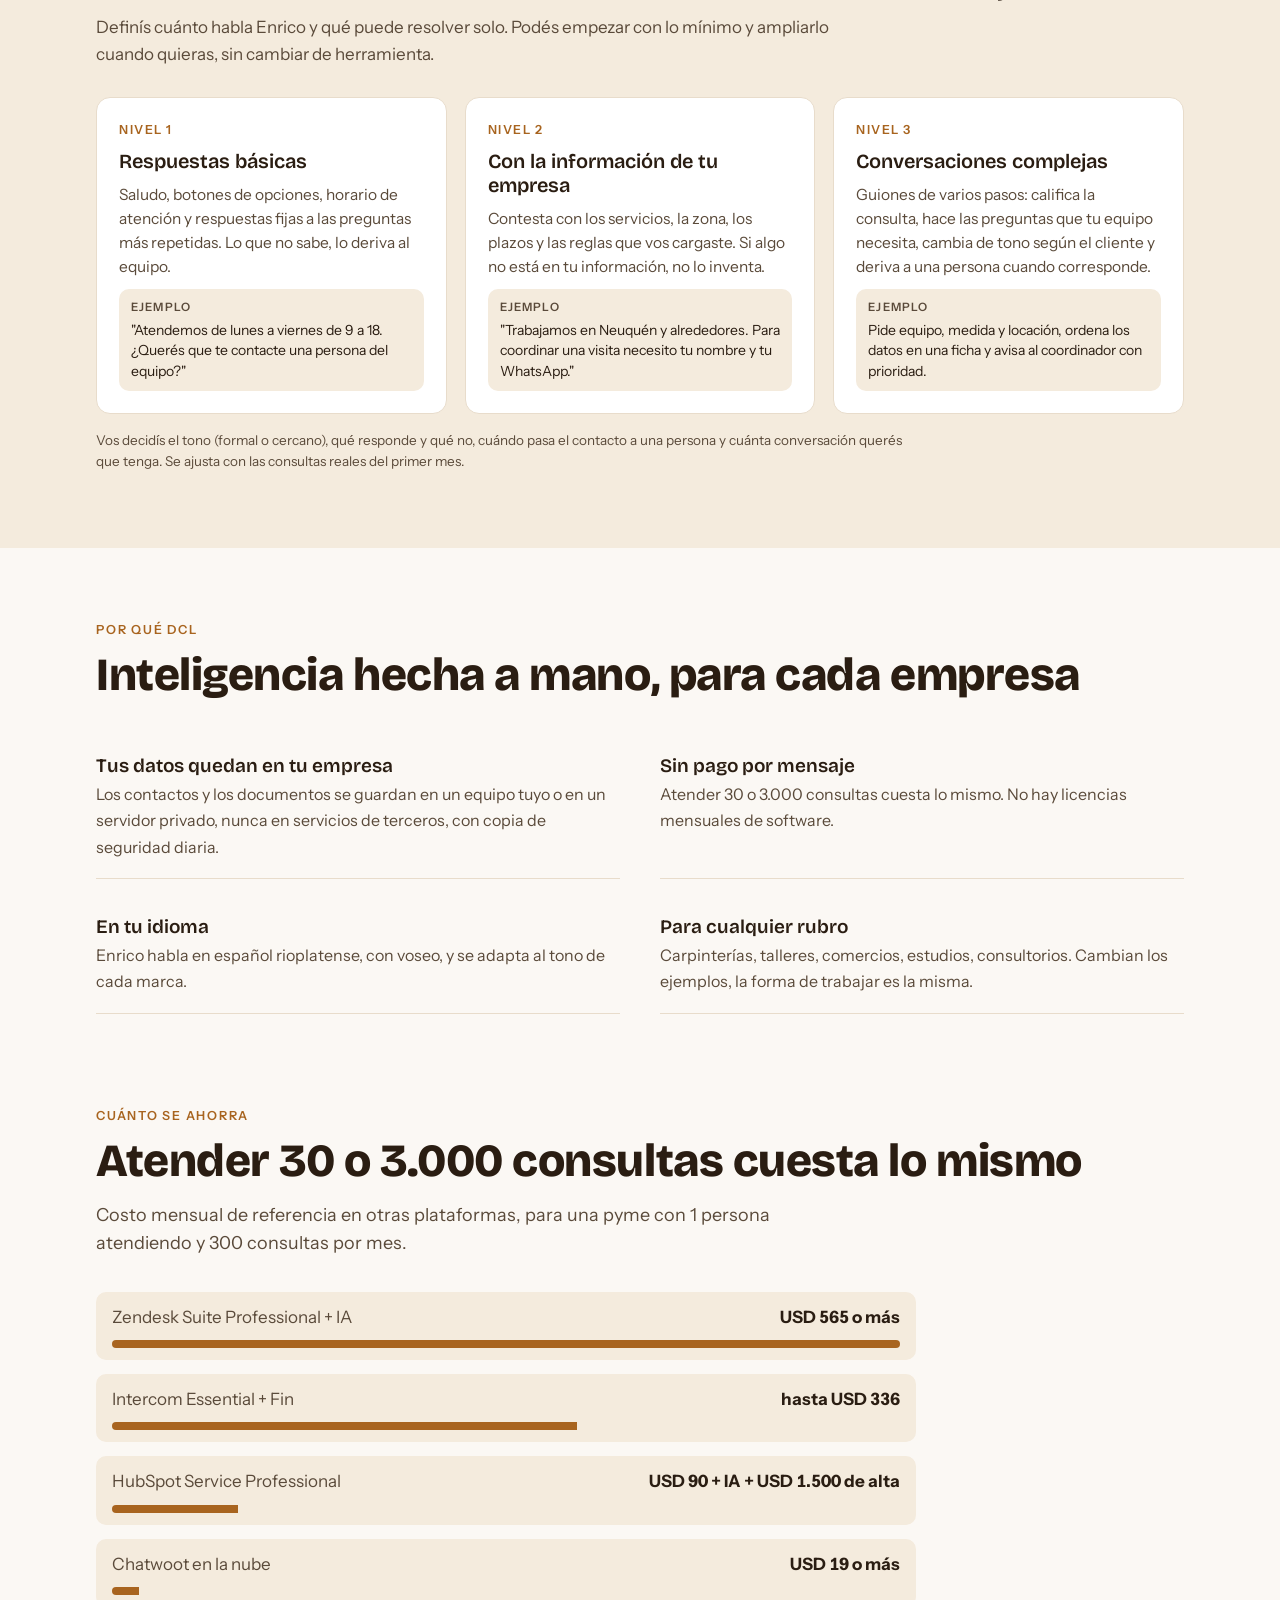
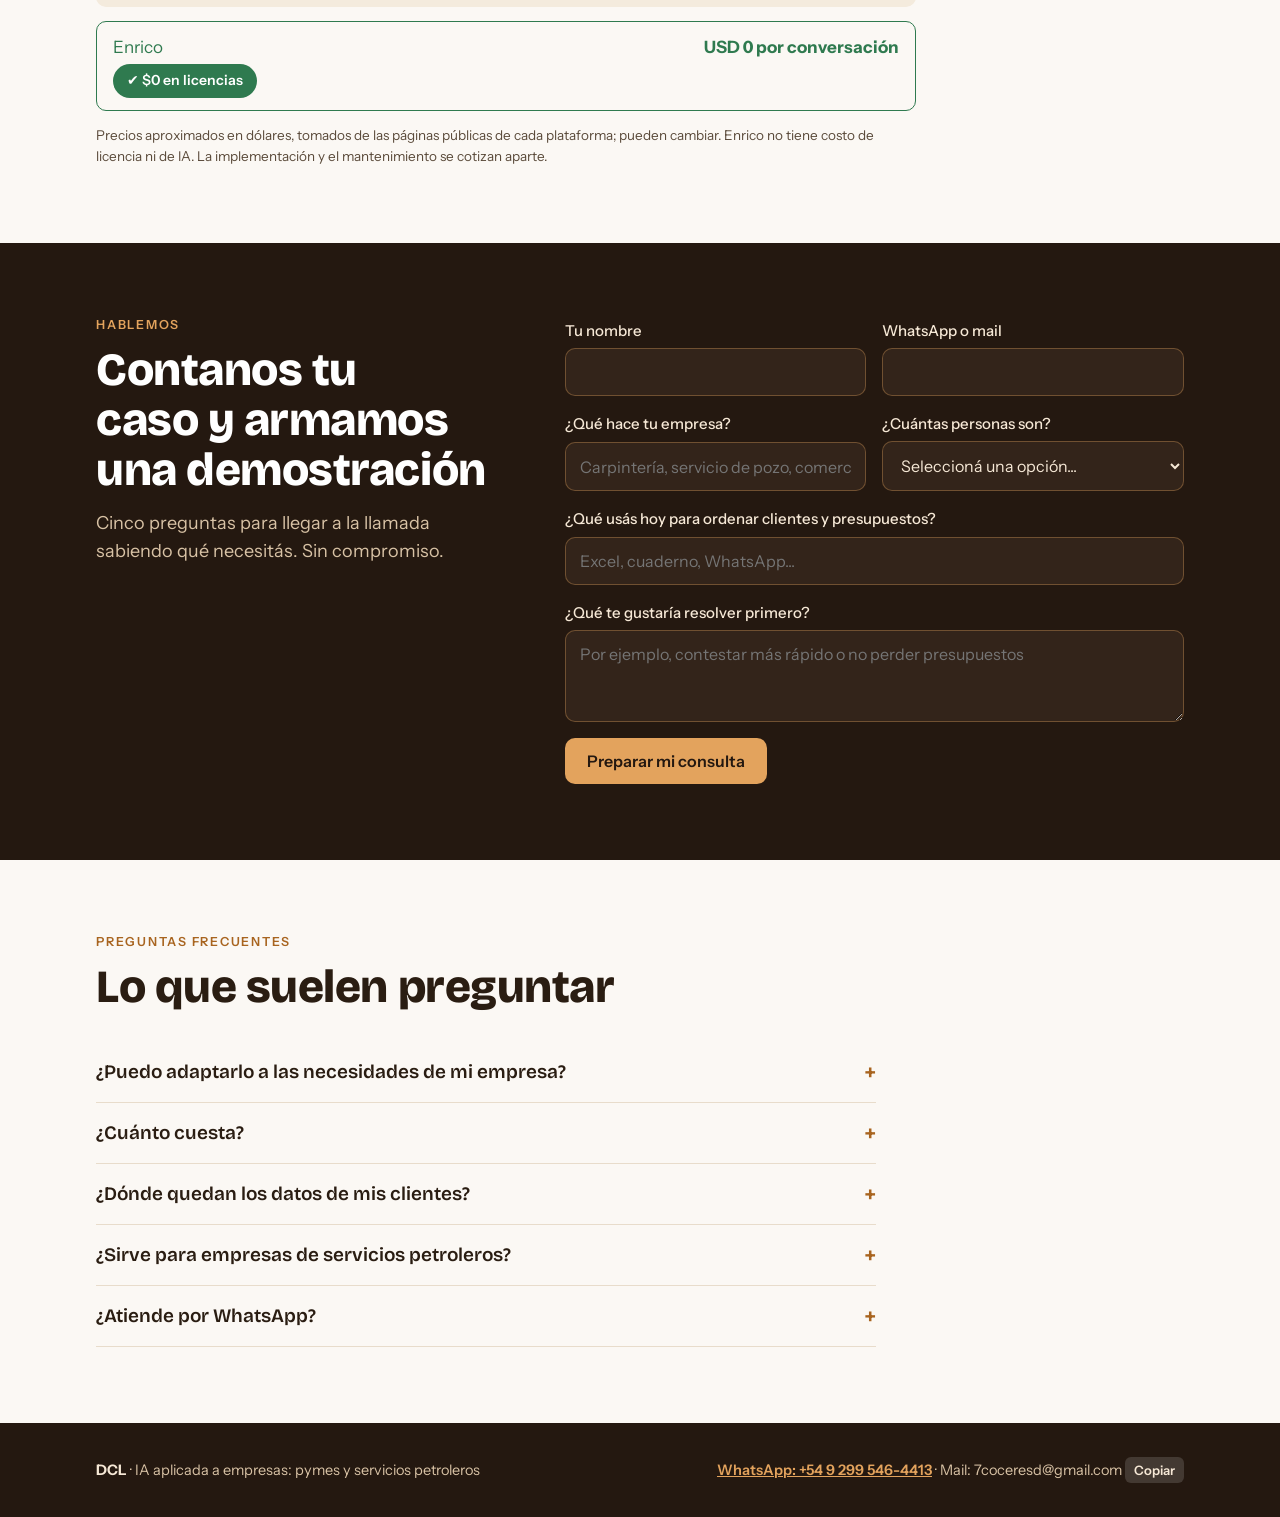
==== commit 0b6b18ab: "Página en inglés (/en) para clientes internacionales Servicios, stack privado (n8n, Ollama, Docker)," ====
--- a/index.html
+++ b/index.html
@@ -8,6 +8,7 @@
 <meta property="og:title" content="DCL Inteligencia a Medida">
 <meta property="og:description" content="IA aplicada a empresas: asistentes que atienden las 24 horas, contactos ordenados y herramientas de gestión.">
 <meta property="og:type" content="website">
+<link rel="alternate" hreflang="en" href="https://7dcl.github.io/en/">
 <link rel="canonical" href="https://7dcl.github.io/">
 <link rel="icon" href="data:image/svg+xml,%3Csvg xmlns='http://www.w3.org/2000/svg' viewBox='0 0 200 200'%3E%3Crect width='200' height='200' rx='44' fill='%238a5a2b'/%3E%3Cg fill='none' stroke='%23f3e2cc' stroke-linecap='round' stroke-width='9'%3E%3Cpath d='M100 52A48 48 0 1 1 52.5 107'/%3E%3Cpath d='M100 74A26 26 0 1 1 74.3 104'/%3E%3C/g%3E%3Ccircle cx='100' cy='100' r='9' fill='%23f3e2cc'/%3E%3Ccircle cx='52.5' cy='107' r='10' fill='%23e3a35d'/%3E%3C/svg%3E">
 <meta name="claude:viewport-fit-sides" content="cover">
@@ -271,6 +272,7 @@
         <svg viewBox="0 0 200 200" aria-hidden="true"><rect width="200" height="200" rx="44" fill="#8a5a2b"/><g fill="none" stroke="#f3e2cc" stroke-linecap="round"><path d="M100 52 A48 48 0 1 1 52.5 107" stroke-width="9"/><path d="M100 74 A26 26 0 1 1 74.3 104" stroke-width="9" opacity=".85"/></g><circle cx="100" cy="100" r="9" fill="#f3e2cc"/><circle cx="52.5" cy="107" r="10" fill="#e3a35d"/><circle cx="74.3" cy="104" r="8" fill="#e3a35d"/><circle cx="100" cy="52" r="8" fill="#f3e2cc"/><path d="M52.5 107 L74.3 104 L100 100" stroke="#e3a35d" stroke-width="4" fill="none" stroke-linecap="round"/></svg>
         <span><b>DCL</b><small>INTELIGENCIA A MEDIDA</small></span>
       </a>
+      <a href="en/" hreflang="en" lang="en" style="color:var(--hero-muted);font-size:14px;text-decoration:none;margin-right:6px">English</a>
       <button type="button" class="themebtn" id="themeBtn" aria-label="Cambiar entre modo claro y oscuro">☾</button>
       <a class="btn" href="#contacto">Agendar una llamada</a>
     </div>
